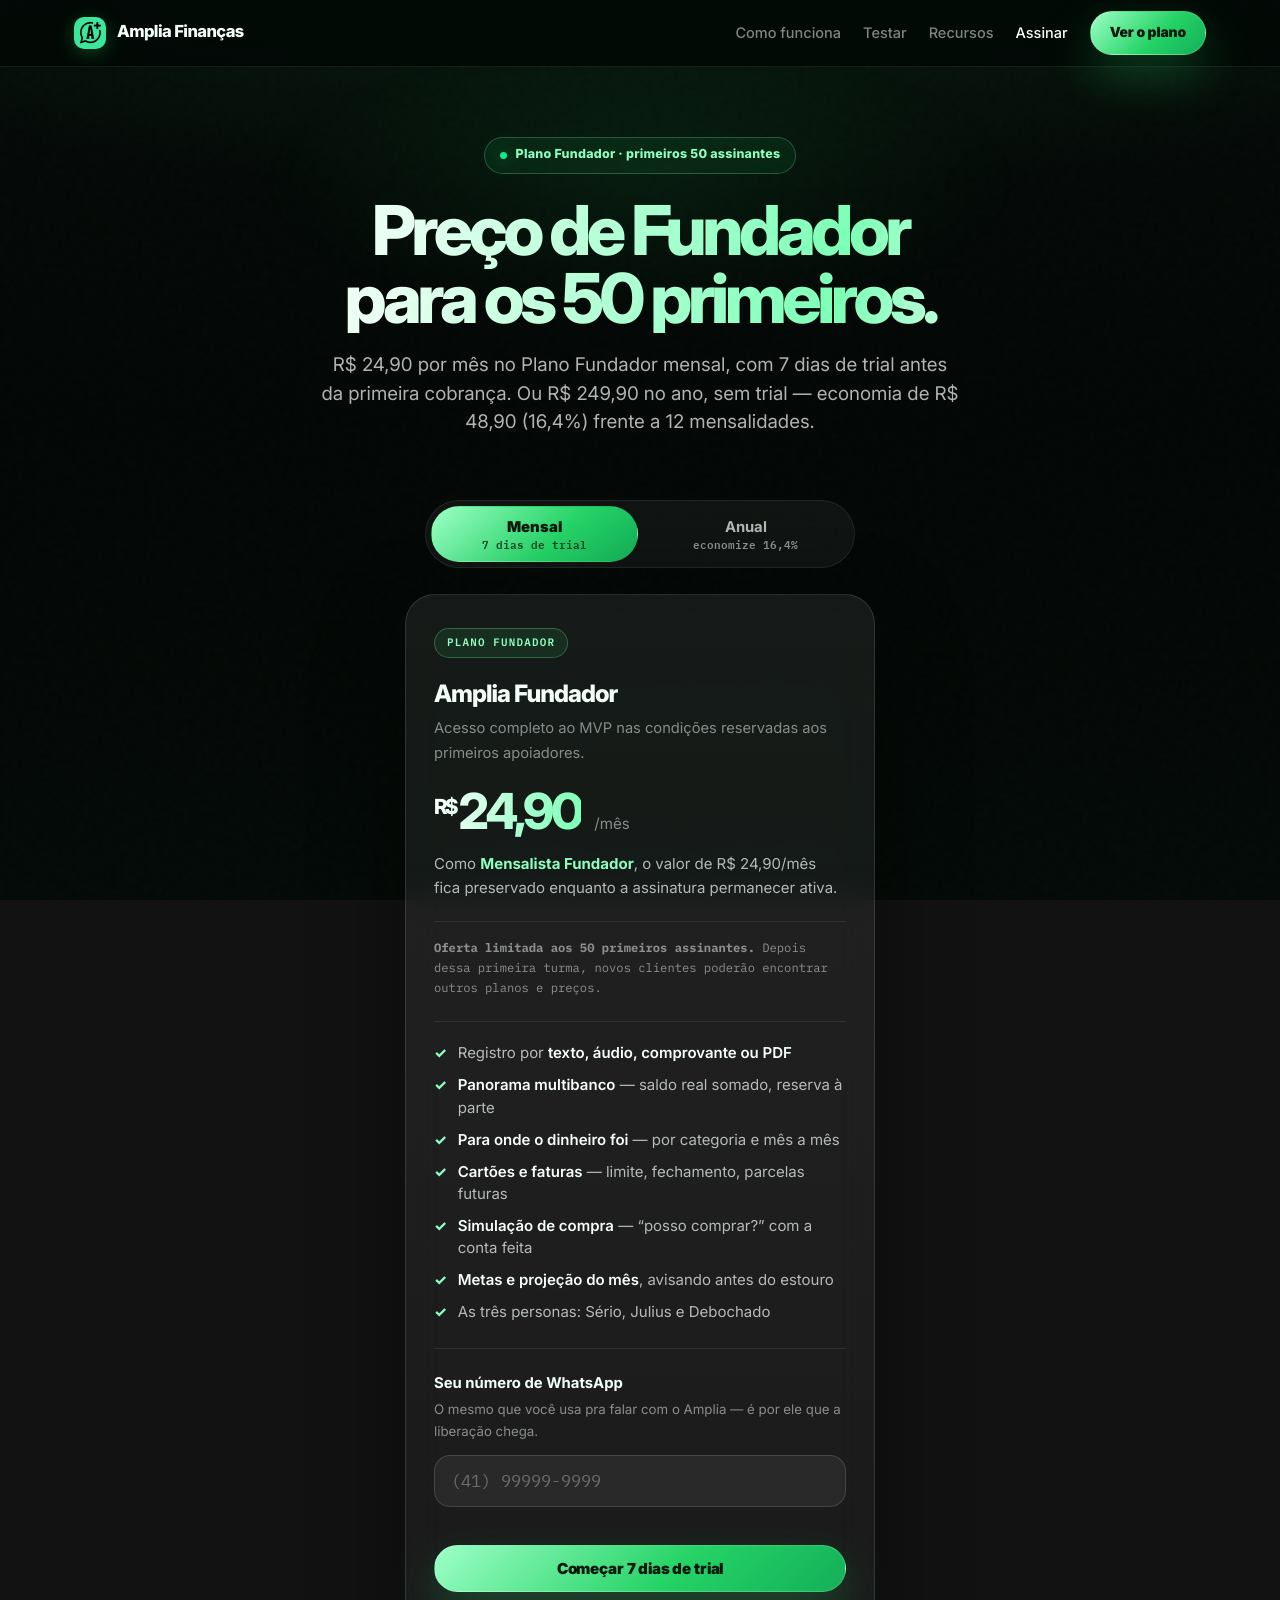
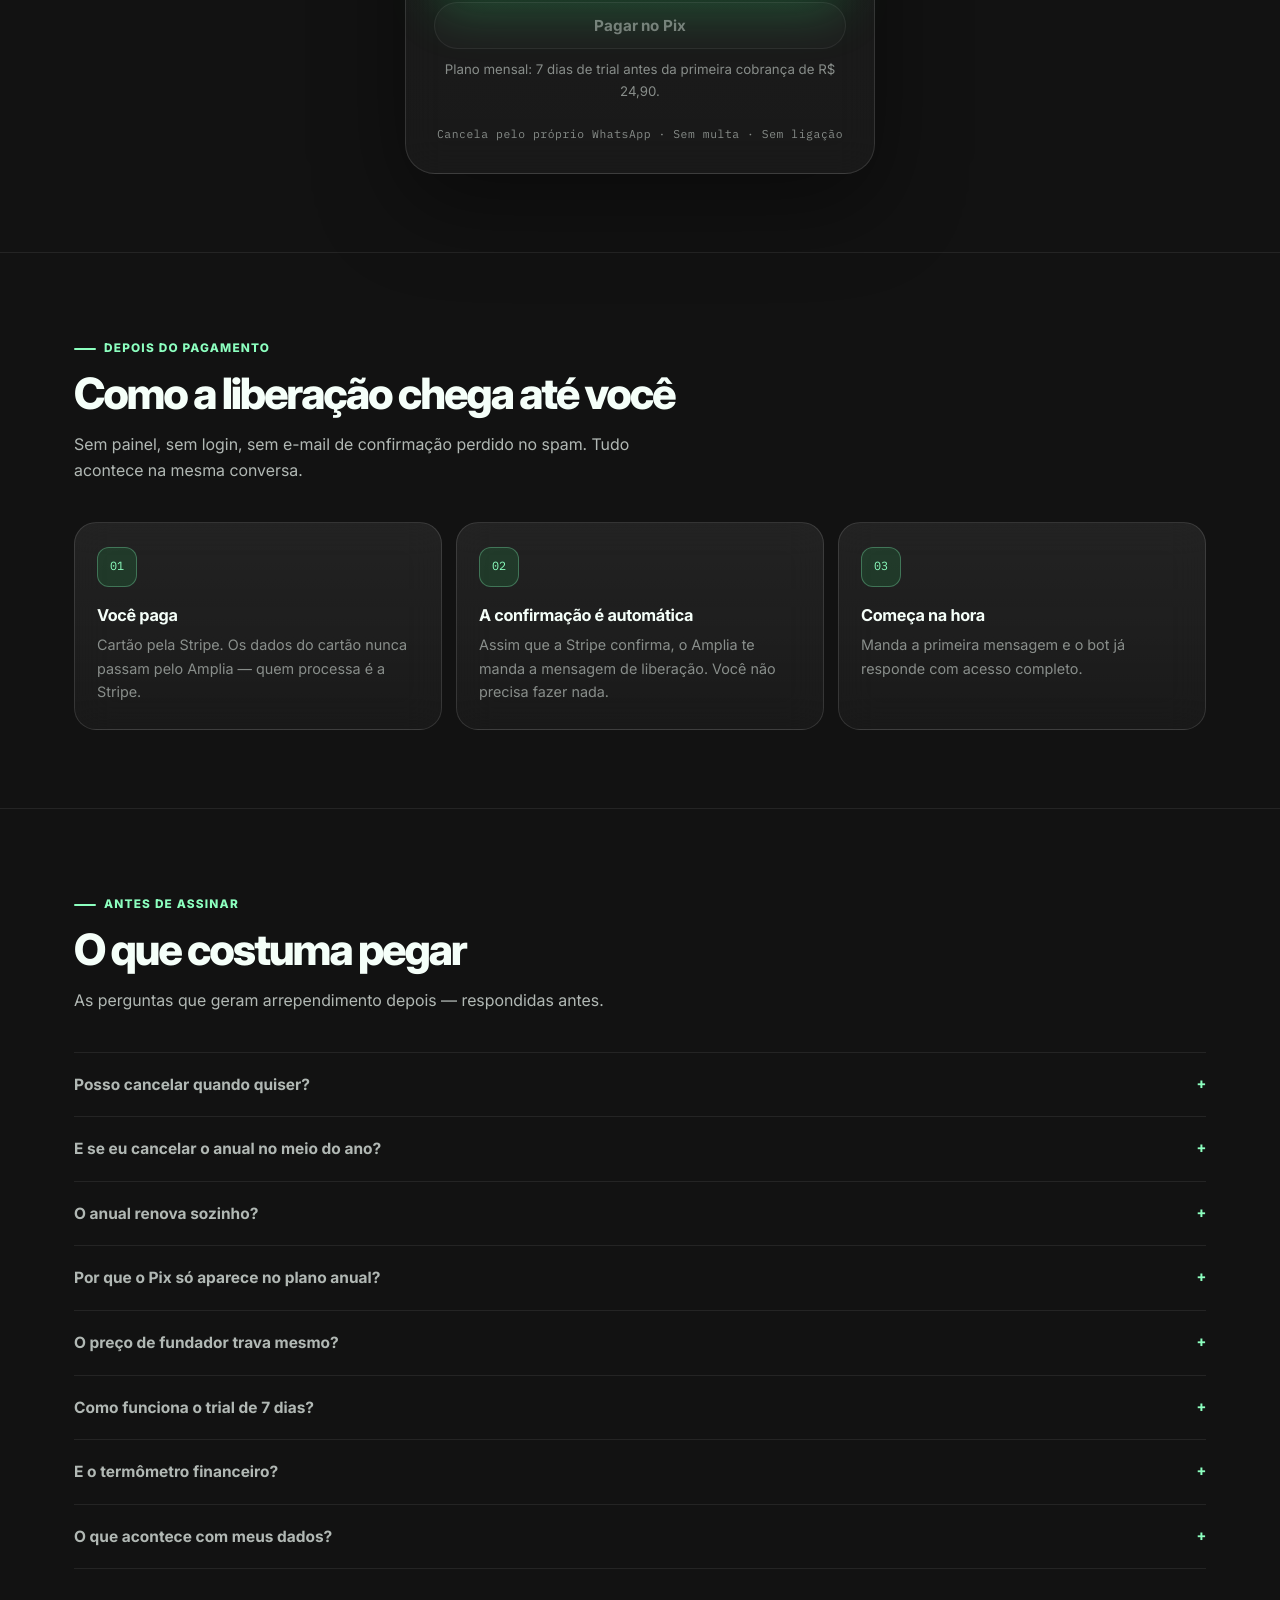
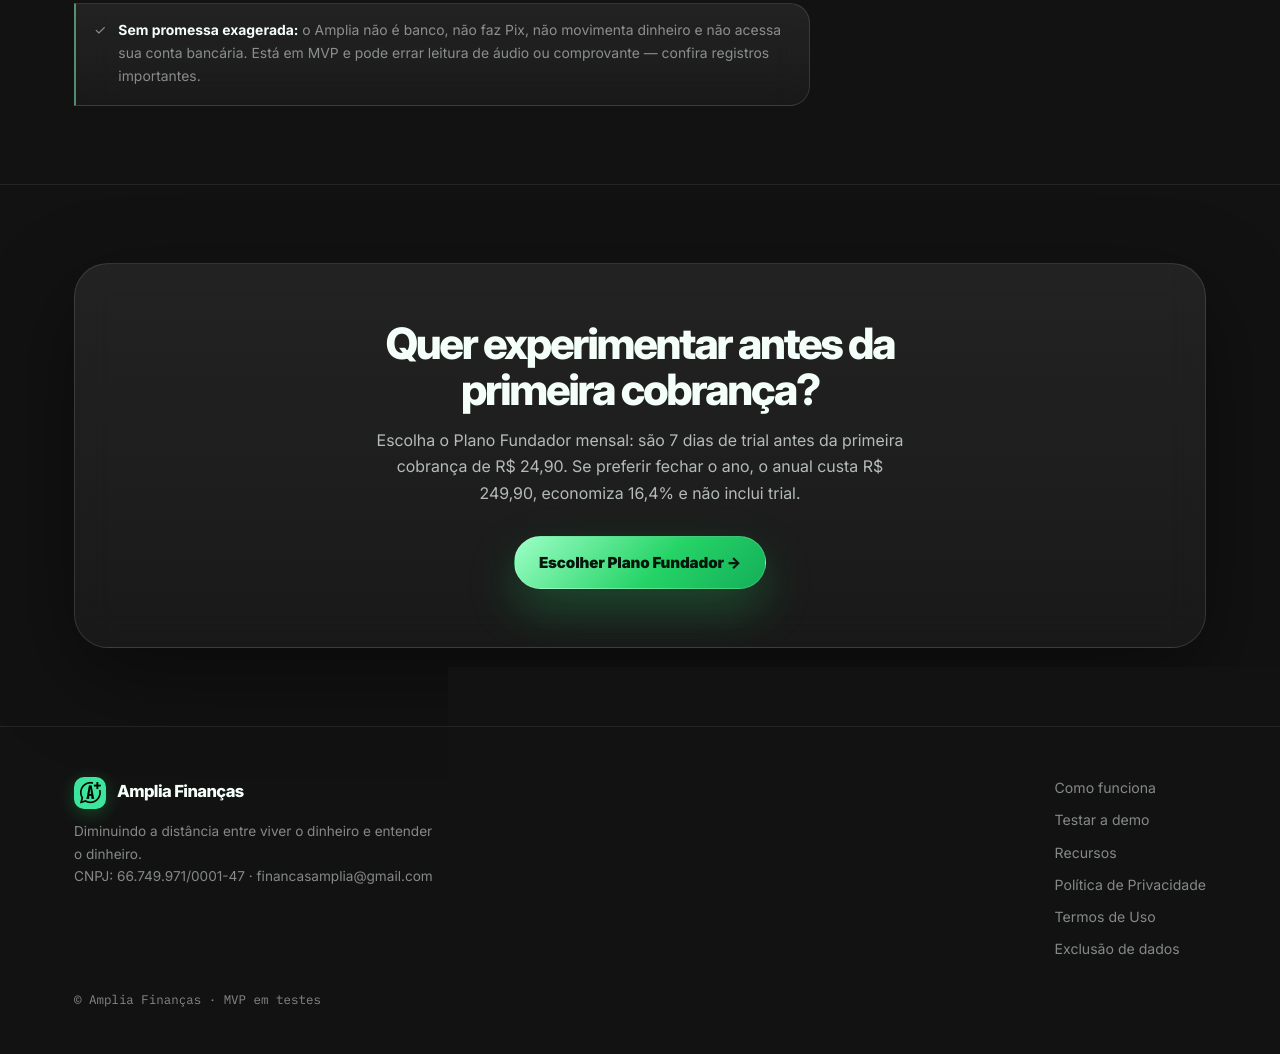
==== assinar.html @ 011ecd80 "Update Founder offer without changing site structure" ====
<!DOCTYPE html>
<html lang="pt-BR">
<head>
<meta charset="UTF-8">
<meta name="viewport" content="width=device-width, initial-scale=1.0">
<title>Assinar — Amplia Finanças</title>
<meta name="description" content="Plano Fundador para os 50 primeiros assinantes: R$ 24,90/mês com 7 dias de trial antes da primeira cobrança, ou R$ 249,90/ano sem trial. Pagamento pela Stripe.">
<link rel="canonical" href="https://ampliafinancas.com.br/assinar">
<meta name="robots" content="index,follow">
<meta name="theme-color" content="#030805">
<meta name="color-scheme" content="dark">

<meta property="og:type" content="website">
<meta property="og:site_name" content="Amplia Finanças">
<meta property="og:locale" content="pt_BR">
<meta property="og:url" content="https://ampliafinancas.com.br/assinar">
<meta property="og:title" content="Assinar — Amplia Finanças">
<meta property="og:description" content="Plano Fundador para os 50 primeiros: R$ 24,90/mês com 7 dias de trial, ou R$ 249,90/ano sem trial.">
<meta property="og:image" content="https://ampliafinancas.com.br/og-image.png">
<meta name="twitter:card" content="summary_large_image">

<link rel="icon" href="/favicon.ico" sizes="any">
<link rel="icon" type="image/png" sizes="32x32" href="/favicon-32x32.png">
<link rel="apple-touch-icon" sizes="180x180" href="/apple-touch-icon.png">
<link rel="manifest" href="/site.webmanifest">

<link rel="preconnect" href="https://fonts.googleapis.com">
<link rel="preconnect" href="https://fonts.gstatic.com" crossorigin>
<link href="https://fonts.googleapis.com/css2?family=Inter:wght@400;500;600;700;800;900&family=IBM+Plex+Mono:wght@500;600&display=swap" rel="stylesheet">

<style>
:root{
  --bg:#030805;
  --surface:rgba(255,255,255,.055);
  --line:rgba(255,255,255,.13);
  --line-soft:rgba(255,255,255,.08);
  --ink:#f5fff9; --ink-2:rgba(245,255,249,.7); --muted:rgba(245,255,249,.5);
  --green:#25d366; --mint:#8cffbf; --glow:#05f08b;
  --display:Inter,ui-sans-serif,system-ui,-apple-system,"Segoe UI",sans-serif;
  --body:Inter,ui-sans-serif,system-ui,-apple-system,"Segoe UI",sans-serif;
  --mono:"IBM Plex Mono",ui-monospace,monospace;
  --ease:cubic-bezier(.2,.8,.2,1);
  --shadow:0 30px 90px rgba(0,0,0,.42);
  --nav-h:66px;
}
.itens li{display:flex;gap:11px;align-items:baseline;font-size:.94rem;color:var(--ink-2);line-height:1.5}
.itens li>span{flex:1;min-width:0}
.itens li::before{content:"✓";color:var(--mint);font-weight:800;flex:none;font-size:.9rem}
*{margin:0;padding:0;box-sizing:border-box}
html{scroll-behavior:smooth}
body{
  background:
    radial-gradient(130% 55% at 50% -12%, rgba(37,211,102,.12), transparent 62%),
    linear-gradient(180deg,#050b08 0%,#030705 46%,#040a07 100%);
  background-attachment:fixed;
  color:var(--ink);font-family:var(--body);font-size:16px;line-height:1.65;
  -webkit-font-smoothing:antialiased;text-rendering:geometricPrecision;overflow-x:hidden;
}
body::after{
  content:"";position:fixed;inset:0;pointer-events:none;z-index:-1;opacity:.02;
  background:url("data:image/svg+xml,%3Csvg viewBox='0 0 160 160' xmlns='http://www.w3.org/2000/svg'%3E%3Cfilter id='n'%3E%3CfeTurbulence type='fractalNoise' baseFrequency='.85' numOctaves='3'/%3E%3C/filter%3E%3Crect width='100%25' height='100%25' filter='url(%23n)'/%3E%3C/svg%3E");
}
::selection{background:var(--green);color:#04170d}
a{color:inherit}
img{max-width:100%;display:block}
.wrap{max-width:1180px;margin:0 auto;padding:0 24px}
:focus-visible{outline:2px solid var(--mint);outline-offset:3px;border-radius:8px}
.btn{display:inline-flex;align-items:center;justify-content:center;gap:9px;text-decoration:none;font-family:var(--body);font-weight:900;font-size:.95rem;letter-spacing:-.01em;padding:13px 24px;min-height:46px;border-radius:999px;cursor:pointer;border:1px solid rgba(255,255,255,.16);position:relative;z-index:1;isolation:isolate;overflow:hidden;transition:transform .25s var(--ease),box-shadow .25s var(--ease),border-color .25s var(--ease)}
.btn-primary{background:linear-gradient(135deg,#9dffc7,#25d366 58%,#14af59);color:#04170d;box-shadow:0 20px 48px rgba(37,211,102,.27)}
.btn-primary::after{content:"";position:absolute;inset:-80% -30%;z-index:-1;background:linear-gradient(90deg,transparent,rgba(255,255,255,.58),transparent);transform:translateX(-120%) rotate(18deg);transition:transform .7s var(--ease)}
.btn-primary:hover{transform:translateY(-2px);box-shadow:0 26px 62px rgba(37,211,102,.34)}
.btn-primary:hover::after{transform:translateX(120%) rotate(18deg)}
.btn-ghost{background:rgba(255,255,255,.055);color:var(--ink);font-weight:700}
.btn-ghost:hover{border-color:rgba(140,255,191,.34);color:var(--mint)}
.btn-sm{padding:10px 19px;font-size:.87rem;min-height:0}
.btn[disabled]{opacity:.42;cursor:not-allowed;box-shadow:none;transform:none}
.btn[disabled]::after{display:none}
.nav{position:sticky;top:0;z-index:60;background:rgba(3,8,5,.82);backdrop-filter:blur(22px) saturate(140%);border-bottom:1px solid rgba(255,255,255,.08)}
.nav-inner{display:flex;align-items:center;justify-content:space-between;height:var(--nav-h)}
.brand{display:flex;align-items:center;gap:11px;text-decoration:none;font-family:var(--display);font-weight:800;font-size:1.04rem;letter-spacing:-.035em}
.brand img{width:32px;height:32px;border-radius:10px;box-shadow:0 4px 18px rgba(37,211,102,.28)}
.nav-links{display:flex;gap:22px;align-items:center}
.nav-links a:not(.btn){color:var(--muted);text-decoration:none;font-size:.91rem;font-weight:500;transition:color .15s}
.nav-links a:not(.btn):hover{color:var(--ink)}
.nav-links a[aria-current]{color:var(--ink)}
@media(max-width:820px){.nav-links a:not(.btn){display:none}}
.hero{padding:70px 0 30px;text-align:center;position:relative}
.hero::after{content:"";position:absolute;left:50%;top:-30px;transform:translateX(-50%);width:min(760px,92vw);height:290px;border-radius:50%;background:radial-gradient(closest-side,rgba(37,211,102,.085),transparent);filter:blur(6px);pointer-events:none;z-index:-1}
.badge{display:inline-flex;align-items:center;gap:9px;font-size:.78rem;font-weight:800;letter-spacing:.02em;color:var(--mint);background:rgba(37,211,102,.075);border:1px solid rgba(140,255,191,.24);padding:7px 15px;border-radius:999px;margin-bottom:22px}
.badge .pulse{width:7px;height:7px;border-radius:50%;background:var(--glow);box-shadow:0 0 22px rgba(5,240,139,.9);animation:pulse 2.2s infinite}
@keyframes pulse{0%{box-shadow:0 0 0 0 rgba(37,211,102,.55)}70%{box-shadow:0 0 0 9px rgba(37,211,102,0)}100%{box-shadow:0 0 0 0 rgba(37,211,102,0)}}
h1{font-family:var(--display);font-weight:800;font-size:clamp(2.5rem,6.3vw,4.3rem);line-height:1;letter-spacing:-.064em;max-width:20ch;margin:0 auto 18px;text-wrap:balance;background:linear-gradient(100deg,#fff 0%,#eafff3 22%,#a7ffcf 52%,#7dffb6 72%,#fff 96%);-webkit-background-clip:text;background-clip:text;color:transparent}
.hero-sub{color:var(--ink-2);max-width:40rem;margin:0 auto;font-size:clamp(1.02rem,1.5vw,1.18rem);line-height:1.5}
.planos{padding:34px 0 78px}
.toggle{display:flex;gap:5px;background:rgba(255,255,255,.05);border:1px solid var(--line-soft);border-radius:999px;padding:5px;max-width:430px;margin:0 auto 26px;backdrop-filter:blur(18px)}
.toggle button{flex:1;border:1px solid transparent;background:transparent;cursor:pointer;border-radius:999px;padding:11px 8px;font-family:var(--body);font-size:.93rem;font-weight:700;color:var(--ink-2);transition:all .2s var(--ease);line-height:1.25}
.toggle button[aria-pressed="true"]{background:linear-gradient(135deg,#9dffc7,#25d366 60%,#14af59);color:#04170d;font-weight:900}
.toggle .eco{display:block;font-family:var(--mono);font-size:.66rem;font-weight:600;opacity:.75}
.card{max-width:470px;margin:0 auto;border-radius:30px;padding:32px 28px 28px;background:linear-gradient(180deg,rgba(255,255,255,.075),rgba(255,255,255,.032));border:1px solid rgba(255,255,255,.12);backdrop-filter:blur(18px);box-shadow:var(--shadow)}
.selo{display:inline-flex;align-items:center;gap:8px;font-family:var(--mono);font-size:.68rem;font-weight:600;letter-spacing:.11em;text-transform:uppercase;color:var(--mint);background:rgba(37,211,102,.1);border:1px solid rgba(140,255,191,.26);padding:5px 12px;border-radius:999px}
.plano-nome{font-family:var(--display);font-weight:800;font-size:1.5rem;letter-spacing:-.04em;margin:16px 0 3px}
.plano-sub{color:var(--muted);font-size:.92rem;margin-bottom:22px}
.precos{display:flex;align-items:baseline;gap:13px;flex-wrap:wrap}
.de{font-family:var(--mono);font-size:1.02rem;color:var(--muted);text-decoration:line-through}
.por{font-family:var(--display);font-weight:800;font-size:3.1rem;letter-spacing:-.06em;line-height:1;background:linear-gradient(100deg,#fff,#a7ffcf 60%,#7dffb6);-webkit-background-clip:text;background-clip:text;color:transparent}
.por .cifra{font-size:1.3rem;vertical-align:.72em;margin-right:3px}
.periodo{color:var(--muted);font-size:.95rem}
.equivale{font-family:var(--mono);font-size:.79rem;color:var(--muted);margin-top:8px}
.travado{font-size:.94rem;color:var(--ink-2);margin-top:15px}
.travado b{color:var(--mint);font-weight:700}
.vagas{margin-top:20px;padding-top:17px;border-top:1px solid var(--line-soft);font-family:var(--mono);font-size:.76rem;color:var(--muted)}
.track{display:block;height:6px;border-radius:99px;background:rgba(255,255,255,.07);overflow:hidden;margin-top:8px}
.fill{display:block;height:100%;border-radius:99px;background:linear-gradient(90deg,#14af59,#25d366)}
.itens{list-style:none;margin:22px 0 0;padding-top:20px;border-top:1px solid var(--line-soft);display:flex;flex-direction:column;gap:9px}
.itens li{display:flex;gap:11px;align-items:baseline;font-size:.94rem;color:var(--ink-2);line-height:1.5}
.itens li>span{flex:1}
.itens li::before{content:"✓";color:var(--mint);font-weight:800;flex:none;font-size:.9rem;line-height:1.6}
.itens li b{color:var(--ink);font-weight:600}
.campo{margin-top:24px;padding-top:22px;border-top:1px solid var(--line-soft)}
.campo label{display:block;font-size:.93rem;font-weight:700;margin-bottom:5px}
.campo .dica{font-size:.83rem;color:var(--muted);margin-bottom:11px}
.campo input{width:100%;padding:14px 16px;font-family:var(--mono);font-size:1.04rem;color:var(--ink);background:rgba(255,255,255,.06);border:1px solid rgba(255,255,255,.14);border-radius:16px;transition:border-color .2s}
.campo input::placeholder{color:rgba(245,255,249,.32)}
.campo input:focus{outline:none;border-color:rgba(140,255,191,.55)}
.erro{color:#ffb4a2;font-size:.84rem;margin-top:8px;min-height:1.2em}
.acoes{display:flex;flex-direction:column;gap:10px;margin-top:14px}
.acoes .btn{width:100%}
.aviso{font-size:.83rem;color:var(--muted);text-align:center;margin-top:11px}
.rodape-card{font-family:var(--mono);font-size:.71rem;letter-spacing:.05em;color:var(--muted);text-align:center;margin-top:22px}
section{padding:78px 0;border-top:1px solid var(--line-soft)}
.sec-kicker{display:inline-flex;align-items:center;gap:8px;font-size:.74rem;font-weight:800;letter-spacing:.1em;text-transform:uppercase;color:var(--mint);margin-bottom:13px}
.sec-kicker::before{content:"";width:22px;height:2px;background:var(--mint);border-radius:2px}
h2.big{font-family:var(--display);font-weight:800;font-size:clamp(1.85rem,3.9vw,2.7rem);line-height:1.05;letter-spacing:-.052em;margin-bottom:14px;max-width:22ch}
.sec-sub{color:var(--ink-2);max-width:38rem;margin-bottom:38px}
.passos{list-style:none;counter-reset:p;display:grid;gap:14px;grid-template-columns:repeat(3,1fr)}
.passos li{counter-increment:p;border-radius:22px;padding:24px 22px;background:linear-gradient(180deg,rgba(255,255,255,.075),rgba(255,255,255,.032));border:1px solid rgba(255,255,255,.12);backdrop-filter:blur(18px)}
.passos li::before{content:counter(p,decimal-leading-zero);display:grid;place-items:center;width:38px;height:38px;border-radius:12px;margin-bottom:15px;font-family:var(--mono);font-size:.74rem;color:var(--mint);background:rgba(37,211,102,.14);border:1px solid rgba(140,255,191,.3)}
.passos b{display:block;font-family:var(--display);font-weight:700;font-size:1.02rem;letter-spacing:-.02em;margin-bottom:5px}
.passos p{font-size:.9rem;color:var(--muted)}
code{font-family:var(--mono);font-size:.86em;background:rgba(37,211,102,.13);border:1px solid rgba(140,255,191,.22);color:var(--mint);padding:2px 7px;border-radius:7px;white-space:nowrap}
.faq details{border-top:1px solid var(--line-soft)}
.faq details:last-child{border-bottom:1px solid var(--line-soft)}
.faq summary{cursor:pointer;padding:19px 0;font-weight:700;font-size:.97rem;list-style:none;display:flex;justify-content:space-between;gap:18px;align-items:center;color:var(--ink-2);transition:color .15s}
.faq summary::-webkit-details-marker{display:none}
.faq summary:hover{color:var(--ink)}
.faq summary::after{content:"+";font-family:var(--mono);color:var(--mint);flex:none}
.faq details[open] summary{color:var(--ink)}
.faq details[open] summary::after{content:"–"}
.faq .resp{padding:0 0 22px;font-size:.92rem;color:var(--muted);max-width:52rem}
.faq .resp p+p{margin-top:9px}
.honesty{margin-top:34px;display:flex;gap:12px;align-items:flex-start;font-size:.87rem;color:var(--muted);max-width:46rem;padding:16px 18px;border-radius:0 20px 20px 0;background:linear-gradient(180deg,rgba(255,255,255,.075),rgba(255,255,255,.032));border:1px solid rgba(255,255,255,.12);border-left:2px solid rgba(140,255,191,.5);backdrop-filter:blur(18px)}
.honesty strong{color:var(--ink)}
.cta-final{position:relative;overflow:hidden;text-align:center;border-radius:34px;padding:58px 28px;background:linear-gradient(180deg,rgba(255,255,255,.075),rgba(255,255,255,.032));border:1px solid rgba(255,255,255,.12);backdrop-filter:blur(18px);box-shadow:var(--shadow)}
.cta-final::before{content:"";position:absolute;inset:auto -20% -70%;height:130%;background:radial-gradient(50% 50% at 50% 100%,rgba(37,211,102,.13),transparent 70%);pointer-events:none}
.cta-final h2{margin:0 auto 14px;position:relative}
.cta-final p{color:var(--ink-2);max-width:34rem;margin:0 auto 30px;position:relative}
footer{border-top:1px solid var(--line-soft);padding:50px 0 44px}
.foot-grid{display:flex;justify-content:space-between;gap:28px;flex-wrap:wrap}
.foot-brand{max-width:23rem}
.foot-brand .brand{margin-bottom:12px}
.foot-brand p{font-size:.85rem;color:var(--muted)}
.foot-links{display:flex;flex-direction:column;gap:9px;font-size:.88rem}
.foot-links a{color:var(--muted);text-decoration:none;transition:color .15s}
.foot-links a:hover{color:var(--mint)}
.copy{font-size:.78rem;color:var(--muted);margin-top:28px;font-family:var(--mono)}
@media(max-width:940px){section{padding:58px 0}.hero{padding:50px 0 20px}h1{font-size:clamp(2.05rem,8.6vw,2.9rem);letter-spacing:-.05em;max-width:none}h2.big{font-size:clamp(1.7rem,6.4vw,2.1rem);max-width:none}.passos{grid-template-columns:1fr}.card{padding:28px 22px 24px}.por{font-size:2.7rem}}
@media(max-width:620px){.wrap{padding:0 18px}}
@media(prefers-reduced-motion:reduce){*,*::before,*::after{animation:none!important;transition:none!important}html{scroll-behavior:auto}}
</style>
</head>
<body id="top">
<nav class="nav"><div class="wrap nav-inner"><a class="brand" href="/"><img src="/icon-512.png" alt="" width="32" height="32">Amplia Finanças</a><div class="nav-links"><a href="/#tour">Como funciona</a><a href="/#demo">Testar</a><a href="/#recursos">Recursos</a><a href="/assinar" aria-current="page">Assinar</a><a class="btn btn-primary btn-sm" href="#planos">Ver o plano</a></div></div></nav>
<header class="hero"><div class="wrap"><span class="badge"><span class="pulse"></span>Plano Fundador · primeiros 50 assinantes</span><h1>Preço de Fundador para os 50 primeiros.</h1><p class="hero-sub">R$ 24,90 por mês no Plano Fundador mensal, com 7 dias de trial antes da primeira cobrança. Ou R$ 249,90 no ano, sem trial — economia de R$ 48,90 (16,4%) frente a 12 mensalidades.</p></div></header>
<section class="planos" id="planos" style="border-top:none"><div class="wrap"><div class="toggle" role="group" aria-label="Período de cobrança"><button type="button" data-ciclo="mensal" aria-pressed="true">Mensal<span class="eco">7 dias de trial</span></button><button type="button" data-ciclo="anual" aria-pressed="false">Anual<span class="eco">economize 16,4%</span></button></div><div class="card"><span class="selo">Plano Fundador</span><div class="plano-nome">Amplia Fundador</div><p class="plano-sub">Acesso completo ao MVP nas condições reservadas aos primeiros apoiadores.</p><div class="precos"><span class="de" id="p-de">R$ 24,90</span><span class="por" id="p-por"><span class="cifra">R$</span>24,90</span><span class="periodo" id="p-per">/mês</span></div><p class="equivale" id="p-eq" hidden></p><p class="travado">Como <b>Mensalista Fundador</b>, o valor de R$ 24,90/mês fica preservado enquanto a assinatura permanecer ativa.</p><p class="vagas" style="display:block"><b>Oferta limitada aos 50 primeiros assinantes.</b> Depois dessa primeira turma, novos clientes poderão encontrar outros planos e preços.</p><div class="vagas" id="vagas" hidden><span id="vagas-txt"></span><span class="track"><i class="fill" id="vagas-barra" style="width:0"></i></span></div><ul class="itens"><li><span>Registro por <b>texto, áudio, comprovante ou PDF</b></span></li><li><span><b>Panorama multibanco</b> — saldo real somado, reserva à parte</span></li><li><span><b>Para onde o dinheiro foi</b> — por categoria e mês a mês</span></li><li><span><b>Cartões e faturas</b> — limite, fechamento, parcelas futuras</span></li><li><span><b>Simulação de compra</b> — “posso comprar?” com a conta feita</span></li><li><span><b>Metas e projeção do mês</b>, avisando antes do estouro</span></li><li><span>As três personas: Sério, Julius e Debochado</span></li></ul><div class="campo"><label for="whats">Seu número de WhatsApp</label><p class="dica">O mesmo que você usa pra falar com o Amplia — é por ele que a liberação chega.</p><input id="whats" type="tel" inputmode="numeric" autocomplete="tel-national" placeholder="(41) 99999-9999" aria-describedby="erro"><p class="erro" id="erro" role="status"></p><div class="acoes"><button type="button" class="btn btn-primary" id="btn-cartao">Assinar no cartão</button><button type="button" class="btn btn-ghost" id="btn-pix">Pagar no Pix</button></div><p class="aviso" id="aviso"></p></div><p class="rodape-card">Cancela pelo próprio WhatsApp · Sem multa · Sem ligação</p></div></div></section>
<section id="pagamento"><div class="wrap"><div class="sec-kicker">Depois do pagamento</div><h2 class="big">Como a liberação chega até você</h2><p class="sec-sub">Sem painel, sem login, sem e-mail de confirmação perdido no spam. Tudo acontece na mesma conversa.</p><ol class="passos"><li><b>Você paga</b><p>Cartão pela Stripe. Os dados do cartão nunca passam pelo Amplia — quem processa é a Stripe.</p></li><li><b>A confirmação é automática</b><p>Assim que a Stripe confirma, o Amplia te manda a mensagem de liberação. Você não precisa fazer nada.</p></li><li><b>Começa na hora</b><p>Manda a primeira mensagem e o bot já responde com acesso completo.</p></li></ol></div></section>
<section id="duvidas"><div class="wrap"><div class="sec-kicker">Antes de assinar</div><h2 class="big">O que costuma pegar</h2><p class="sec-sub">As perguntas que geram arrependimento depois — respondidas antes.</p><div class="faq"><details><summary>Posso cancelar quando quiser?</summary><div class="resp"><p>Pode. Manda <code>cancelar amplia</code> no WhatsApp e acabou — sem formulário, sem atendente, sem retenção. O acesso continua até o fim do período que você já pagou.</p></div></details><details><summary>E se eu cancelar o anual no meio do ano?</summary><div class="resp"><p>Reembolso proporcional aos meses não usados. Não seguramos dinheiro de mês que não foi prestado.</p></div></details><details><summary>O anual renova sozinho?</summary><div class="resp"><p>Renova, e o Amplia avisa 7 dias antes pelo WhatsApp. Você não vai descobrir a cobrança pela fatura.</p></div></details><details><summary>Por que o Pix só aparece no plano anual?</summary><div class="resp"><p>Porque Pix não se cobra sozinho todo mês. No mensal, você teria que pagar na mão doze vezes e perderia o acesso na primeira vez que esquecesse.</p><p>Cartão cobra sozinho; Pix resolve o ano de uma vez. Preferimos dizer isso a vender um jeito que falha no segundo mês.</p></div></details><details><summary>O preço de fundador trava mesmo?</summary><div class="resp"><p>Trava enquanto a assinatura estiver ativa. Se você cancelar e voltar depois, volta pelo preço de tabela da época. É a única letra miúda que existe aqui.</p></div></details><details><summary>Como funciona o trial de 7 dias?</summary><div class="resp"><p>O trial é exclusivo do Plano Fundador mensal. Você segue para o checkout mensal da Stripe, cadastra o cartão e a primeira cobrança de R$ 24,90 só acontece depois dos 7 dias. Se cancelar durante o trial, a mensalidade não começa. O plano anual não tem trial.</p></div></details><details><summary>E o termômetro financeiro?</summary><div class="resp"><p>Continua gratuito, para sempre, com ou sem assinatura. Ele não entra no pacote pago.</p></div></details><details><summary>O que acontece com meus dados?</summary><div class="resp"><p>Ficam no banco de dados do Amplia e são usados só para responder você. Não vendemos nem compartilhamos com terceiros. Para apagar tudo, veja <a href="/#exclusao-dados" style="color:var(--mint)">exclusão de dados</a>.</p></div></details></div><p class="honesty"><span>✓</span><span><strong>Sem promessa exagerada:</strong> o Amplia não é banco, não faz Pix, não movimenta dinheiro e não acessa sua conta bancária. Está em MVP e pode errar leitura de áudio ou comprovante — confira registros importantes.</span></p></div></section>
<section><div class="wrap"><div class="cta-final"><h2 class="big" style="margin-left:auto;margin-right:auto">Quer experimentar antes da primeira cobrança?</h2><p>Escolha o Plano Fundador mensal: são 7 dias de trial antes da primeira cobrança de R$ 24,90. Se preferir fechar o ano, o anual custa R$ 249,90, economiza 16,4% e não inclui trial.</p><a class="btn btn-primary" href="#planos">Escolher Plano Fundador →</a></div></div></section>
<footer><div class="wrap"><div class="foot-grid"><div class="foot-brand"><a class="brand" href="/"><img src="/icon-512.png" alt="" width="32" height="32">Amplia Finanças</a><p>Diminuindo a distância entre viver o dinheiro e entender o dinheiro.<br>CNPJ: 66.749.971/0001-47 · financasamplia@gmail.com</p></div><div class="foot-links"><a href="/#tour">Como funciona</a><a href="/#demo">Testar a demo</a><a href="/#recursos">Recursos</a><a href="/#privacidade">Política de Privacidade</a><a href="/#termos">Termos de Uso</a><a href="/#exclusao-dados">Exclusão de dados</a></div></div><p class="copy">© Amplia Finanças · MVP em testes</p></div></footer>
<script>
var CONFIG = {
  precos: {
    mensal: { tabela:"", valor:"24,90", periodo:"/mês", equivale:"" },
        anual:  { tabela:"R$ 298,80", valor:"249,90", periodo:"/ano", equivale:"Economize R$ 48,90 (16,4%) — equivalente a R$ 20,83 por mês" },
  },
  links: {
    cartaoMensal: "https://buy.stripe.com/eVqbJ02Qb2mO7yg2XCgUM01",
    cartaoAnual:  "https://buy.stripe.com/28EeVc1M78Lc7ygdCggUM04",
    pixAnual:     ""
  },
  contador: { mostrar:false, total:50, restantes:50 }
};
(function(){
  var $ = function(s){ return document.querySelector(s); };
  var ciclo = "mensal";
  function pronto(l){ return typeof l === "string" && l.indexOf("COLE_AQUI") !== 0 && l.length > 8; }
  function render(){
    var p = CONFIG.precos[ciclo];
    var de = $("#p-de");
    de.hidden = !p.tabela;
    if (p.tabela) de.textContent = p.tabela;
    $("#p-por").innerHTML = '<span class="cifra">R$</span>' + p.valor;
    $("#p-per").textContent = p.periodo;
    var eq = $("#p-eq");
    eq.hidden = !p.equivale;
    if (p.equivale) eq.textContent = p.equivale;
    var linkCartao = ciclo === "anual" ? CONFIG.links.cartaoAnual : CONFIG.links.cartaoMensal;
    var okCartao = pronto(linkCartao);
    $("#btn-cartao").disabled = !okCartao;
    $("#btn-cartao").textContent = okCartao ? (ciclo === "mensal" ? "Começar 7 dias de trial" : "Assinar anual por R$ 249,90") : "Cartão indisponível no momento";
    var pixOk = ciclo === "anual" && pronto(CONFIG.links.pixAnual);
    $("#btn-pix").hidden = true;
    $("#btn-pix").disabled = !pixOk;
    $("#aviso").textContent = ciclo === "anual" ? "Plano anual: cobrança de R$ 249,90 na contratação e sem trial." : "Plano mensal: 7 dias de trial antes da primeira cobrança de R$ 24,90.";
    var c = CONFIG.contador;
    $("#vagas").hidden = !c.mostrar;
    if (c.mostrar){
      $("#vagas-txt").textContent = c.restantes + " de " + c.total + " vagas de fundador restantes";
      $("#vagas-barra").style.width = Math.round((c.total - c.restantes) / c.total * 100) + "%";
    }
  }
  document.querySelectorAll(".toggle button").forEach(function(b){
    b.addEventListener("click", function(){
      ciclo = b.dataset.ciclo;
      document.querySelectorAll(".toggle button").forEach(function(x){ x.setAttribute("aria-pressed", String(x === b)); });
      render();
    });
  });
  var campo = $("#whats");
  campo.addEventListener("input", function(){
    var d = campo.value.replace(/\D/g, "").slice(0, 11), v = d;
    if (d.length > 2) v = "(" + d.slice(0,2) + ") " + d.slice(2);
    if (d.length > 6) { var corte = d.length === 11 ? 7 : 6; v = "(" + d.slice(0,2) + ") " + d.slice(2, corte) + "-" + d.slice(corte); }
    campo.value = v; $("#erro").textContent = "";
  });
  function numero(){
    var d = campo.value.replace(/\D/g, "");
    if (d.length < 10 || d.length > 11){ $("#erro").textContent = "Falta o DDD ou algum dígito. Escreva os 11 números."; campo.focus(); return null; }
    return "55" + d;
  }
  function ir(link){ var wa = numero(); if (!wa) return; window.location.href = link + (link.indexOf("?") > -1 ? "&" : "?") + "client_reference_id=" + wa; }
  $("#btn-cartao").addEventListener("click", function(){ ir(ciclo === "anual" ? CONFIG.links.cartaoAnual : CONFIG.links.cartaoMensal); });
  $("#btn-pix").addEventListener("click", function(){ ir(CONFIG.links.pixAnual); });
  render();
})();
</script>
</body>
</html>
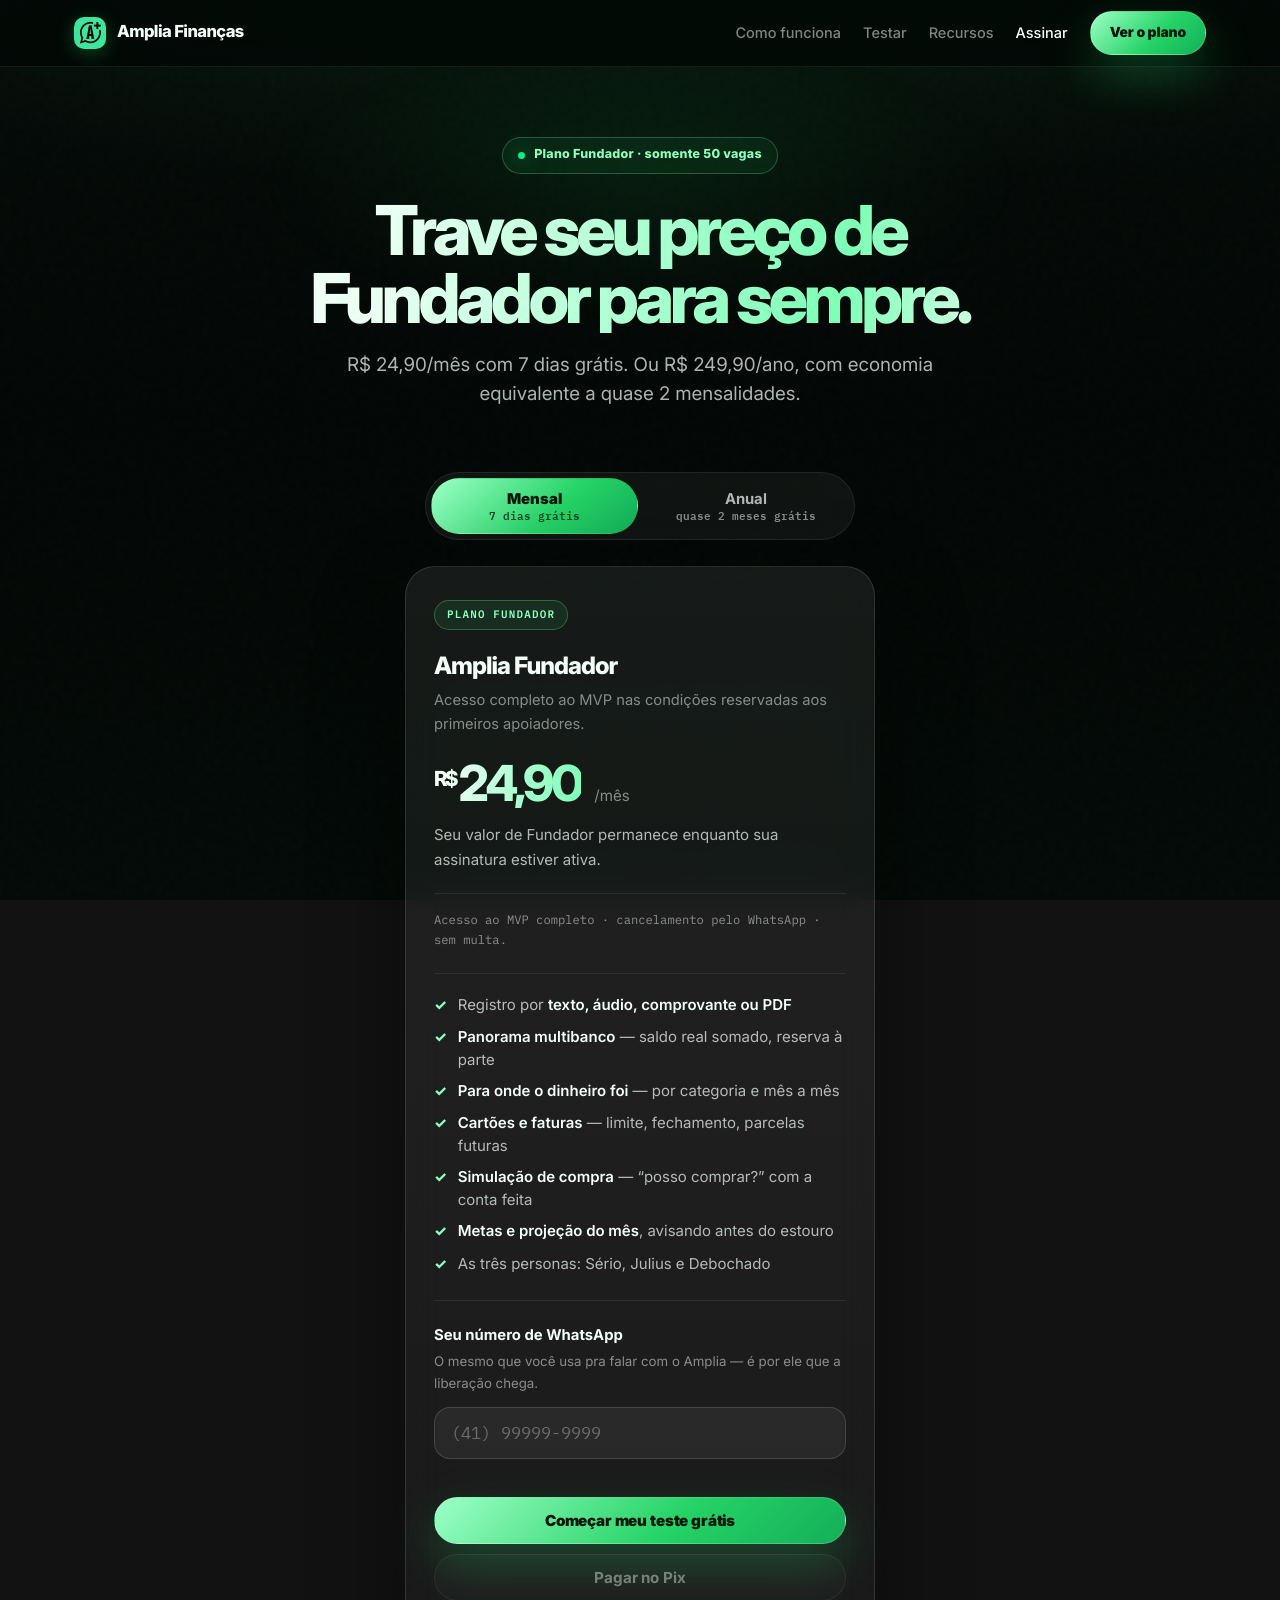
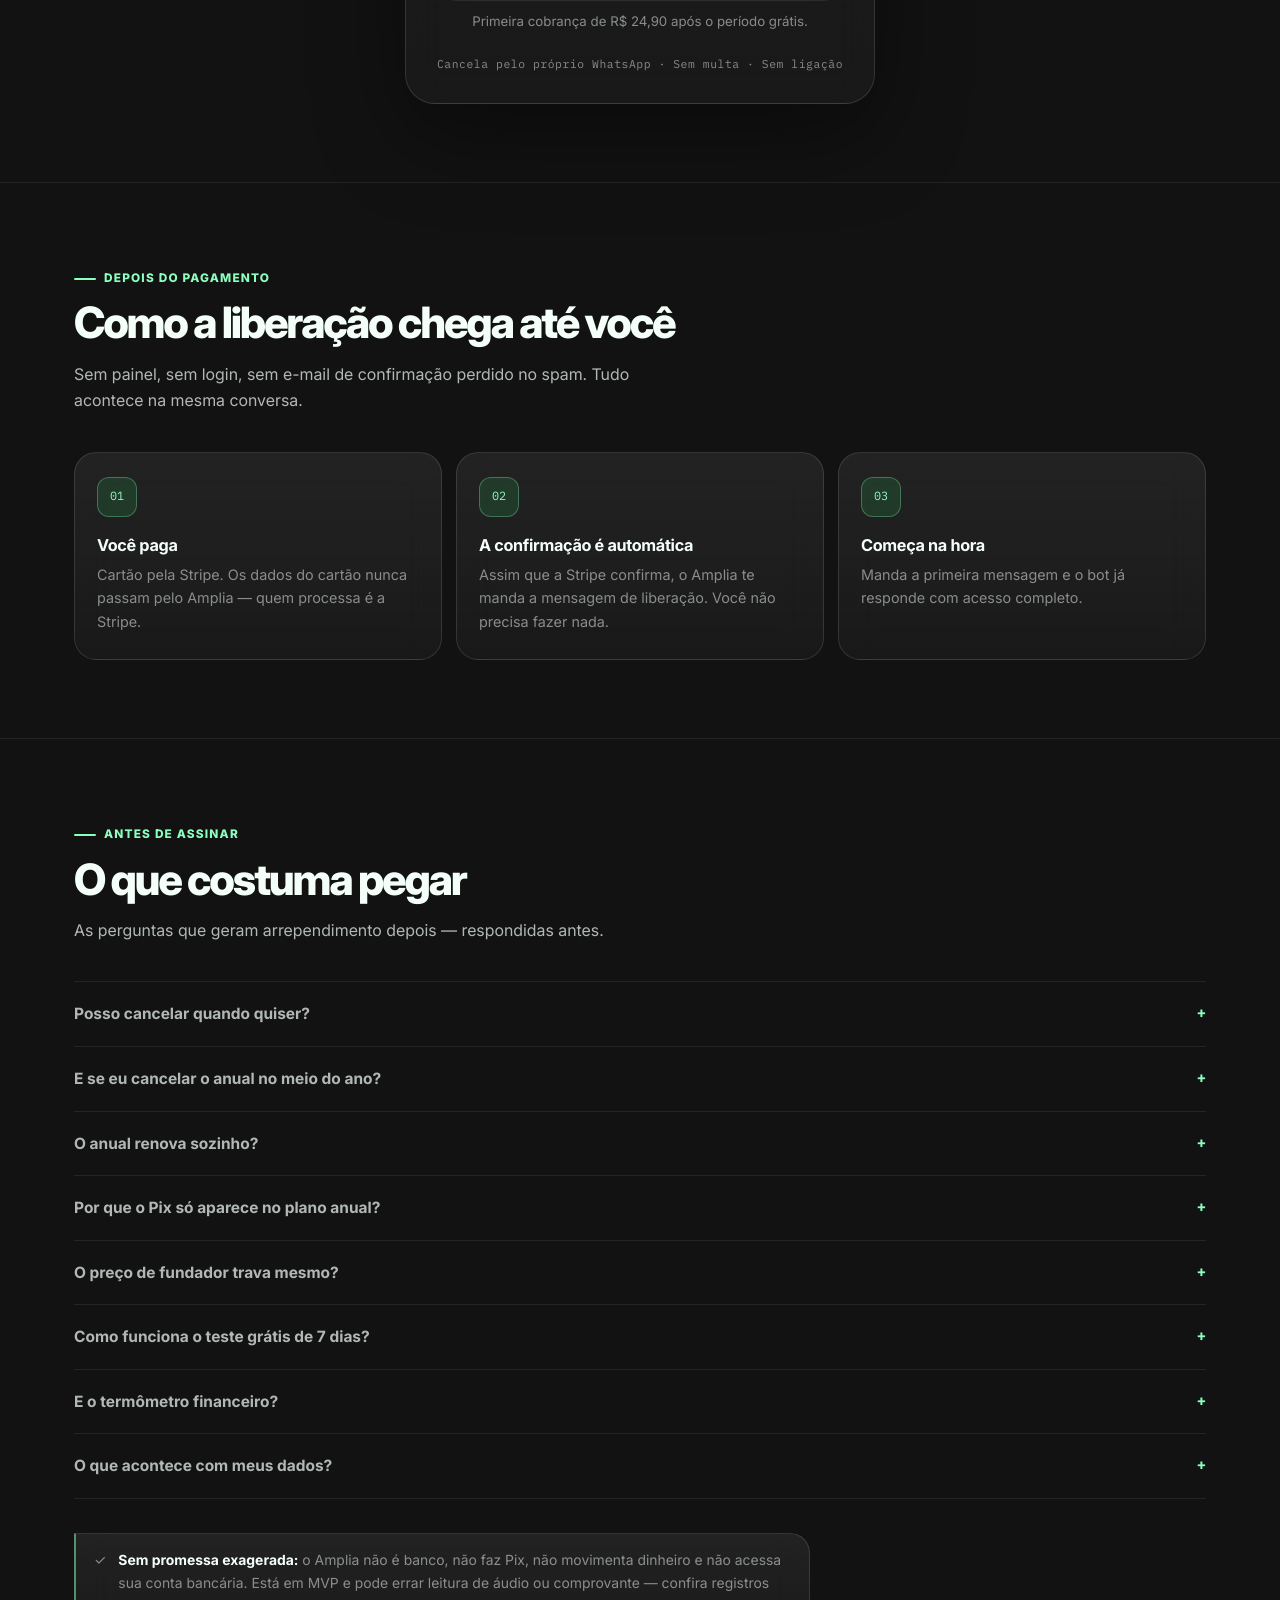
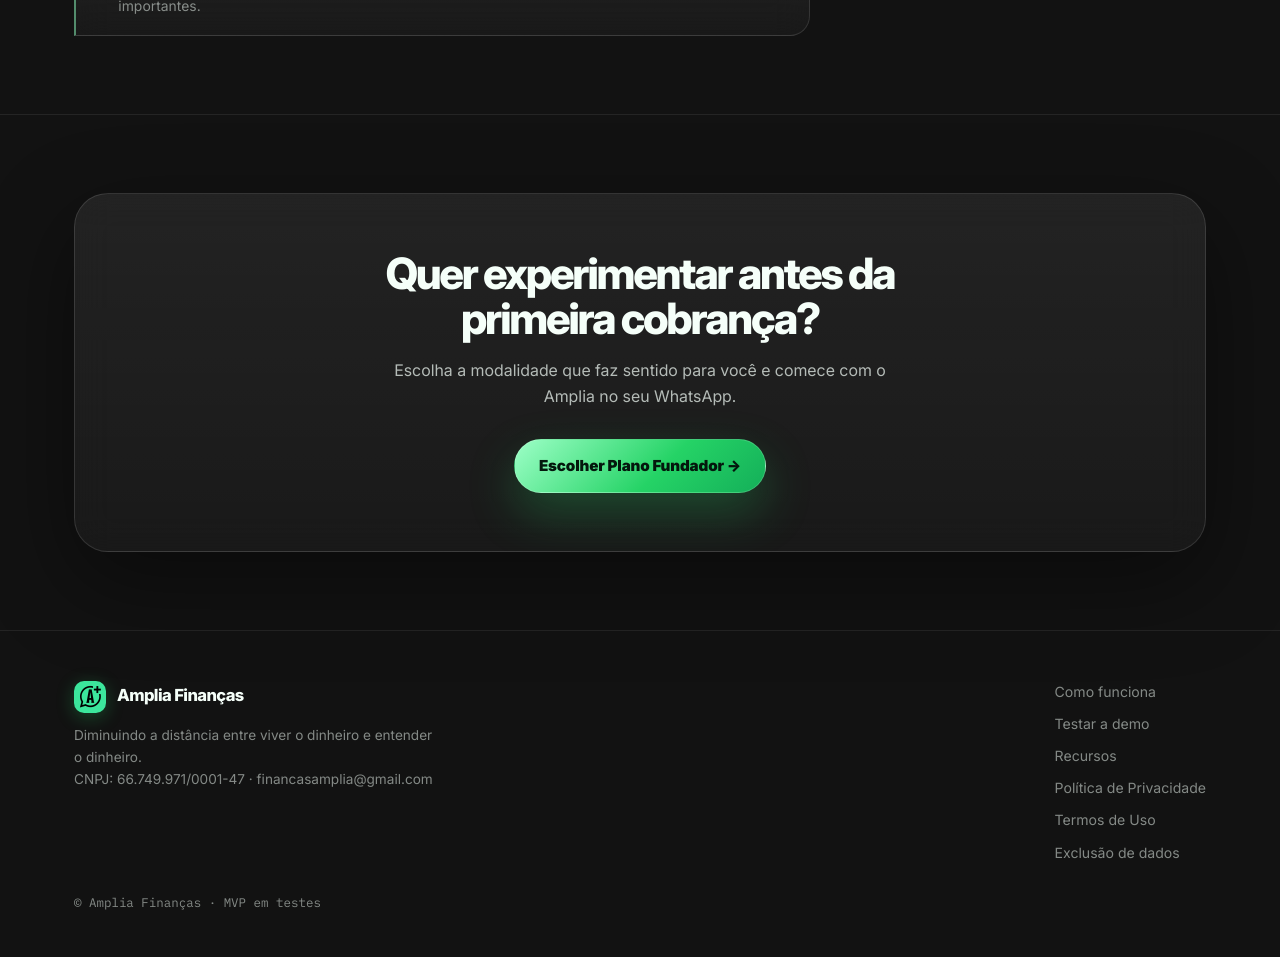
==== commit 613b338c: "Atualiza copy da pagina de assinatura" ====
--- a/assinar.html
+++ b/assinar.html
@@ -4,7 +4,7 @@
 <meta charset="UTF-8">
 <meta name="viewport" content="width=device-width, initial-scale=1.0">
 <title>Assinar — Amplia Finanças</title>
-<meta name="description" content="Plano Fundador para os 50 primeiros assinantes: R$ 24,90/mês com 7 dias de trial antes da primeira cobrança, ou R$ 249,90/ano sem trial. Pagamento pela Stripe.">
+<meta name="description" content="Plano Fundador: R$ 24,90/mês com 7 dias grátis ou R$ 249,90/ano, com economia equivalente a quase 2 mensalidades. Pagamento pela Stripe.">
 <link rel="canonical" href="https://ampliafinancas.com.br/assinar">
 <meta name="robots" content="index,follow">
 <meta name="theme-color" content="#030805">
@@ -15,7 +15,7 @@
 <meta property="og:locale" content="pt_BR">
 <meta property="og:url" content="https://ampliafinancas.com.br/assinar">
 <meta property="og:title" content="Assinar — Amplia Finanças">
-<meta property="og:description" content="Plano Fundador para os 50 primeiros: R$ 24,90/mês com 7 dias de trial, ou R$ 249,90/ano sem trial.">
+<meta property="og:description" content="Plano Fundador: R$ 24,90/mês com 7 dias grátis ou R$ 249,90/ano, com economia equivalente a quase 2 mensalidades.">
 <meta property="og:image" content="https://ampliafinancas.com.br/og-image.png">
 <meta name="twitter:card" content="summary_large_image">
 
@@ -170,17 +170,17 @@
 </head>
 <body id="top">
 <nav class="nav"><div class="wrap nav-inner"><a class="brand" href="/"><img src="/icon-512.png" alt="" width="32" height="32">Amplia Finanças</a><div class="nav-links"><a href="/#tour">Como funciona</a><a href="/#demo">Testar</a><a href="/#recursos">Recursos</a><a href="/assinar" aria-current="page">Assinar</a><a class="btn btn-primary btn-sm" href="#planos">Ver o plano</a></div></div></nav>
-<header class="hero"><div class="wrap"><span class="badge"><span class="pulse"></span>Plano Fundador · primeiros 50 assinantes</span><h1>Preço de Fundador para os 50 primeiros.</h1><p class="hero-sub">R$ 24,90 por mês no Plano Fundador mensal, com 7 dias de trial antes da primeira cobrança. Ou R$ 249,90 no ano, sem trial — economia de R$ 48,90 (16,4%) frente a 12 mensalidades.</p></div></header>
-<section class="planos" id="planos" style="border-top:none"><div class="wrap"><div class="toggle" role="group" aria-label="Período de cobrança"><button type="button" data-ciclo="mensal" aria-pressed="true">Mensal<span class="eco">7 dias de trial</span></button><button type="button" data-ciclo="anual" aria-pressed="false">Anual<span class="eco">economize 16,4%</span></button></div><div class="card"><span class="selo">Plano Fundador</span><div class="plano-nome">Amplia Fundador</div><p class="plano-sub">Acesso completo ao MVP nas condições reservadas aos primeiros apoiadores.</p><div class="precos"><span class="de" id="p-de">R$ 24,90</span><span class="por" id="p-por"><span class="cifra">R$</span>24,90</span><span class="periodo" id="p-per">/mês</span></div><p class="equivale" id="p-eq" hidden></p><p class="travado">Como <b>Mensalista Fundador</b>, o valor de R$ 24,90/mês fica preservado enquanto a assinatura permanecer ativa.</p><p class="vagas" style="display:block"><b>Oferta limitada aos 50 primeiros assinantes.</b> Depois dessa primeira turma, novos clientes poderão encontrar outros planos e preços.</p><div class="vagas" id="vagas" hidden><span id="vagas-txt"></span><span class="track"><i class="fill" id="vagas-barra" style="width:0"></i></span></div><ul class="itens"><li><span>Registro por <b>texto, áudio, comprovante ou PDF</b></span></li><li><span><b>Panorama multibanco</b> — saldo real somado, reserva à parte</span></li><li><span><b>Para onde o dinheiro foi</b> — por categoria e mês a mês</span></li><li><span><b>Cartões e faturas</b> — limite, fechamento, parcelas futuras</span></li><li><span><b>Simulação de compra</b> — “posso comprar?” com a conta feita</span></li><li><span><b>Metas e projeção do mês</b>, avisando antes do estouro</span></li><li><span>As três personas: Sério, Julius e Debochado</span></li></ul><div class="campo"><label for="whats">Seu número de WhatsApp</label><p class="dica">O mesmo que você usa pra falar com o Amplia — é por ele que a liberação chega.</p><input id="whats" type="tel" inputmode="numeric" autocomplete="tel-national" placeholder="(41) 99999-9999" aria-describedby="erro"><p class="erro" id="erro" role="status"></p><div class="acoes"><button type="button" class="btn btn-primary" id="btn-cartao">Assinar no cartão</button><button type="button" class="btn btn-ghost" id="btn-pix">Pagar no Pix</button></div><p class="aviso" id="aviso"></p></div><p class="rodape-card">Cancela pelo próprio WhatsApp · Sem multa · Sem ligação</p></div></div></section>
+<header class="hero"><div class="wrap"><span class="badge"><span class="pulse"></span>Plano Fundador · somente 50 vagas</span><h1>Trave seu preço de Fundador para sempre.</h1><p class="hero-sub">R$ 24,90/mês com 7 dias grátis. Ou R$ 249,90/ano, com economia equivalente a quase 2 mensalidades.</p></div></header>
+<section class="planos" id="planos" style="border-top:none"><div class="wrap"><div class="toggle" role="group" aria-label="Período de cobrança"><button type="button" data-ciclo="mensal" aria-pressed="true">Mensal<span class="eco">7 dias grátis</span></button><button type="button" data-ciclo="anual" aria-pressed="false">Anual<span class="eco">quase 2 meses grátis</span></button></div><div class="card"><span class="selo">Plano Fundador</span><div class="plano-nome">Amplia Fundador</div><p class="plano-sub">Acesso completo ao MVP nas condições reservadas aos primeiros apoiadores.</p><div class="precos"><span class="de" id="p-de">R$ 24,90</span><span class="por" id="p-por"><span class="cifra">R$</span>24,90</span><span class="periodo" id="p-per">/mês</span></div><p class="equivale" id="p-eq" hidden></p><p class="travado">Seu valor de Fundador permanece enquanto sua assinatura estiver ativa.</p><p class="vagas" style="display:block">Acesso ao MVP completo · cancelamento pelo WhatsApp · sem multa.</p><div class="vagas" id="vagas" hidden><span id="vagas-txt"></span><span class="track"><i class="fill" id="vagas-barra" style="width:0"></i></span></div><ul class="itens"><li><span>Registro por <b>texto, áudio, comprovante ou PDF</b></span></li><li><span><b>Panorama multibanco</b> — saldo real somado, reserva à parte</span></li><li><span><b>Para onde o dinheiro foi</b> — por categoria e mês a mês</span></li><li><span><b>Cartões e faturas</b> — limite, fechamento, parcelas futuras</span></li><li><span><b>Simulação de compra</b> — “posso comprar?” com a conta feita</span></li><li><span><b>Metas e projeção do mês</b>, avisando antes do estouro</span></li><li><span>As três personas: Sério, Julius e Debochado</span></li></ul><div class="campo"><label for="whats">Seu número de WhatsApp</label><p class="dica">O mesmo que você usa pra falar com o Amplia — é por ele que a liberação chega.</p><input id="whats" type="tel" inputmode="numeric" autocomplete="tel-national" placeholder="(41) 99999-9999" aria-describedby="erro"><p class="erro" id="erro" role="status"></p><div class="acoes"><button type="button" class="btn btn-primary" id="btn-cartao">Assinar no cartão</button><button type="button" class="btn btn-ghost" id="btn-pix">Pagar no Pix</button></div><p class="aviso" id="aviso"></p></div><p class="rodape-card">Cancela pelo próprio WhatsApp · Sem multa · Sem ligação</p></div></div></section>
 <section id="pagamento"><div class="wrap"><div class="sec-kicker">Depois do pagamento</div><h2 class="big">Como a liberação chega até você</h2><p class="sec-sub">Sem painel, sem login, sem e-mail de confirmação perdido no spam. Tudo acontece na mesma conversa.</p><ol class="passos"><li><b>Você paga</b><p>Cartão pela Stripe. Os dados do cartão nunca passam pelo Amplia — quem processa é a Stripe.</p></li><li><b>A confirmação é automática</b><p>Assim que a Stripe confirma, o Amplia te manda a mensagem de liberação. Você não precisa fazer nada.</p></li><li><b>Começa na hora</b><p>Manda a primeira mensagem e o bot já responde com acesso completo.</p></li></ol></div></section>
-<section id="duvidas"><div class="wrap"><div class="sec-kicker">Antes de assinar</div><h2 class="big">O que costuma pegar</h2><p class="sec-sub">As perguntas que geram arrependimento depois — respondidas antes.</p><div class="faq"><details><summary>Posso cancelar quando quiser?</summary><div class="resp"><p>Pode. Manda <code>cancelar amplia</code> no WhatsApp e acabou — sem formulário, sem atendente, sem retenção. O acesso continua até o fim do período que você já pagou.</p></div></details><details><summary>E se eu cancelar o anual no meio do ano?</summary><div class="resp"><p>Reembolso proporcional aos meses não usados. Não seguramos dinheiro de mês que não foi prestado.</p></div></details><details><summary>O anual renova sozinho?</summary><div class="resp"><p>Renova, e o Amplia avisa 7 dias antes pelo WhatsApp. Você não vai descobrir a cobrança pela fatura.</p></div></details><details><summary>Por que o Pix só aparece no plano anual?</summary><div class="resp"><p>Porque Pix não se cobra sozinho todo mês. No mensal, você teria que pagar na mão doze vezes e perderia o acesso na primeira vez que esquecesse.</p><p>Cartão cobra sozinho; Pix resolve o ano de uma vez. Preferimos dizer isso a vender um jeito que falha no segundo mês.</p></div></details><details><summary>O preço de fundador trava mesmo?</summary><div class="resp"><p>Trava enquanto a assinatura estiver ativa. Se você cancelar e voltar depois, volta pelo preço de tabela da época. É a única letra miúda que existe aqui.</p></div></details><details><summary>Como funciona o trial de 7 dias?</summary><div class="resp"><p>O trial é exclusivo do Plano Fundador mensal. Você segue para o checkout mensal da Stripe, cadastra o cartão e a primeira cobrança de R$ 24,90 só acontece depois dos 7 dias. Se cancelar durante o trial, a mensalidade não começa. O plano anual não tem trial.</p></div></details><details><summary>E o termômetro financeiro?</summary><div class="resp"><p>Continua gratuito, para sempre, com ou sem assinatura. Ele não entra no pacote pago.</p></div></details><details><summary>O que acontece com meus dados?</summary><div class="resp"><p>Ficam no banco de dados do Amplia e são usados só para responder você. Não vendemos nem compartilhamos com terceiros. Para apagar tudo, veja <a href="/#exclusao-dados" style="color:var(--mint)">exclusão de dados</a>.</p></div></details></div><p class="honesty"><span>✓</span><span><strong>Sem promessa exagerada:</strong> o Amplia não é banco, não faz Pix, não movimenta dinheiro e não acessa sua conta bancária. Está em MVP e pode errar leitura de áudio ou comprovante — confira registros importantes.</span></p></div></section>
-<section><div class="wrap"><div class="cta-final"><h2 class="big" style="margin-left:auto;margin-right:auto">Quer experimentar antes da primeira cobrança?</h2><p>Escolha o Plano Fundador mensal: são 7 dias de trial antes da primeira cobrança de R$ 24,90. Se preferir fechar o ano, o anual custa R$ 249,90, economiza 16,4% e não inclui trial.</p><a class="btn btn-primary" href="#planos">Escolher Plano Fundador →</a></div></div></section>
+<section id="duvidas"><div class="wrap"><div class="sec-kicker">Antes de assinar</div><h2 class="big">O que costuma pegar</h2><p class="sec-sub">As perguntas que geram arrependimento depois — respondidas antes.</p><div class="faq"><details><summary>Posso cancelar quando quiser?</summary><div class="resp"><p>Pode. Manda <code>cancelar amplia</code> no WhatsApp e acabou — sem formulário, sem atendente, sem retenção. O acesso continua até o fim do período que você já pagou.</p></div></details><details><summary>E se eu cancelar o anual no meio do ano?</summary><div class="resp"><p>Reembolso proporcional aos meses não usados. Não seguramos dinheiro de mês que não foi prestado.</p></div></details><details><summary>O anual renova sozinho?</summary><div class="resp"><p>Renova, e o Amplia avisa 7 dias antes pelo WhatsApp. Você não vai descobrir a cobrança pela fatura.</p></div></details><details><summary>Por que o Pix só aparece no plano anual?</summary><div class="resp"><p>Porque Pix não se cobra sozinho todo mês. No mensal, você teria que pagar na mão doze vezes e perderia o acesso na primeira vez que esquecesse.</p><p>Cartão cobra sozinho; Pix resolve o ano de uma vez. Preferimos dizer isso a vender um jeito que falha no segundo mês.</p></div></details><details><summary>O preço de fundador trava mesmo?</summary><div class="resp"><p>Trava enquanto a assinatura estiver ativa. Se você cancelar e voltar depois, volta pelo preço de tabela da época. É a única letra miúda que existe aqui.</p></div></details><details><summary>Como funciona o teste grátis de 7 dias?</summary><div class="resp"><p>O teste grátis é exclusivo do Plano Fundador mensal. Você segue para o checkout mensal da Stripe, cadastra o cartão e a primeira cobrança de R$ 24,90 só acontece depois dos 7 dias. Se cancelar durante o teste grátis, a mensalidade não começa. O plano anual não tem teste grátis.</p></div></details><details><summary>E o termômetro financeiro?</summary><div class="resp"><p>Continua gratuito, para sempre, com ou sem assinatura. Ele não entra no pacote pago.</p></div></details><details><summary>O que acontece com meus dados?</summary><div class="resp"><p>Ficam no banco de dados do Amplia e são usados só para responder você. Não vendemos nem compartilhamos com terceiros. Para apagar tudo, veja <a href="/#exclusao-dados" style="color:var(--mint)">exclusão de dados</a>.</p></div></details></div><p class="honesty"><span>✓</span><span><strong>Sem promessa exagerada:</strong> o Amplia não é banco, não faz Pix, não movimenta dinheiro e não acessa sua conta bancária. Está em MVP e pode errar leitura de áudio ou comprovante — confira registros importantes.</span></p></div></section>
+<section><div class="wrap"><div class="cta-final"><h2 class="big" style="margin-left:auto;margin-right:auto">Quer experimentar antes da primeira cobrança?</h2><p>Escolha a modalidade que faz sentido para você e comece com o Amplia no seu WhatsApp.</p><a class="btn btn-primary" href="#planos">Escolher Plano Fundador →</a></div></div></section>
 <footer><div class="wrap"><div class="foot-grid"><div class="foot-brand"><a class="brand" href="/"><img src="/icon-512.png" alt="" width="32" height="32">Amplia Finanças</a><p>Diminuindo a distância entre viver o dinheiro e entender o dinheiro.<br>CNPJ: 66.749.971/0001-47 · financasamplia@gmail.com</p></div><div class="foot-links"><a href="/#tour">Como funciona</a><a href="/#demo">Testar a demo</a><a href="/#recursos">Recursos</a><a href="/#privacidade">Política de Privacidade</a><a href="/#termos">Termos de Uso</a><a href="/#exclusao-dados">Exclusão de dados</a></div></div><p class="copy">© Amplia Finanças · MVP em testes</p></div></footer>
 <script>
 var CONFIG = {
   precos: {
     mensal: { tabela:"", valor:"24,90", periodo:"/mês", equivale:"" },
-        anual:  { tabela:"R$ 298,80", valor:"249,90", periodo:"/ano", equivale:"Economize R$ 48,90 (16,4%) — equivalente a R$ 20,83 por mês" },
+        anual:  { tabela:"R$ 298,80", valor:"249,90", periodo:"/ano", equivale:"Economia equivalente a quase 2 mensalidades — R$ 48,90" },
   },
   links: {
     cartaoMensal: "https://buy.stripe.com/eVqbJ02Qb2mO7yg2XCgUM01",
@@ -206,11 +206,11 @@
     var linkCartao = ciclo === "anual" ? CONFIG.links.cartaoAnual : CONFIG.links.cartaoMensal;
     var okCartao = pronto(linkCartao);
     $("#btn-cartao").disabled = !okCartao;
-    $("#btn-cartao").textContent = okCartao ? (ciclo === "mensal" ? "Começar 7 dias de trial" : "Assinar anual por R$ 249,90") : "Cartão indisponível no momento";
+    $("#btn-cartao").textContent = okCartao ? (ciclo === "mensal" ? "Começar meu teste grátis" : "Assinar anual por R$ 249,90") : "Cartão indisponível no momento";
     var pixOk = ciclo === "anual" && pronto(CONFIG.links.pixAnual);
     $("#btn-pix").hidden = true;
     $("#btn-pix").disabled = !pixOk;
-    $("#aviso").textContent = ciclo === "anual" ? "Plano anual: cobrança de R$ 249,90 na contratação e sem trial." : "Plano mensal: 7 dias de trial antes da primeira cobrança de R$ 24,90.";
+    $("#aviso").textContent = ciclo === "anual" ? "Plano anual: R$ 249,90 na contratação, sem período grátis." : "Primeira cobrança de R$ 24,90 após o período grátis.";
     var c = CONFIG.contador;
     $("#vagas").hidden = !c.mostrar;
     if (c.mostrar){
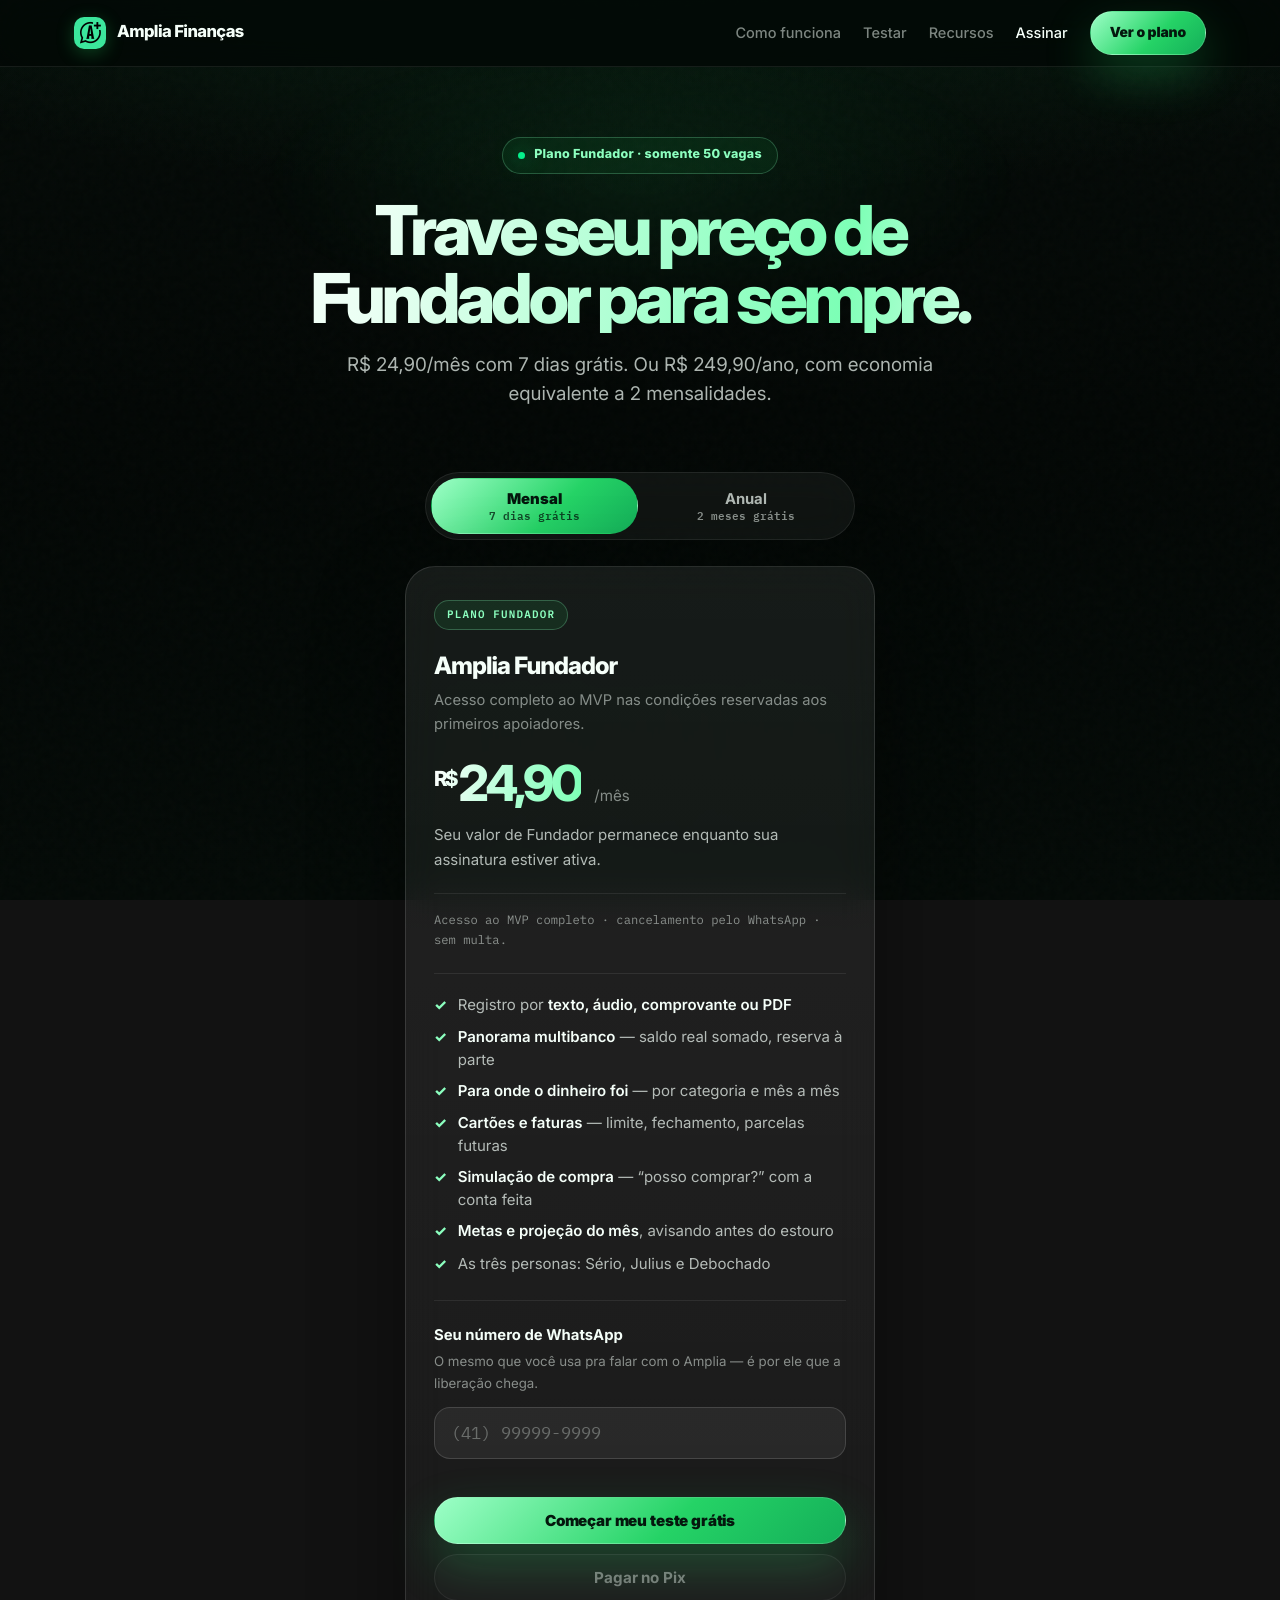
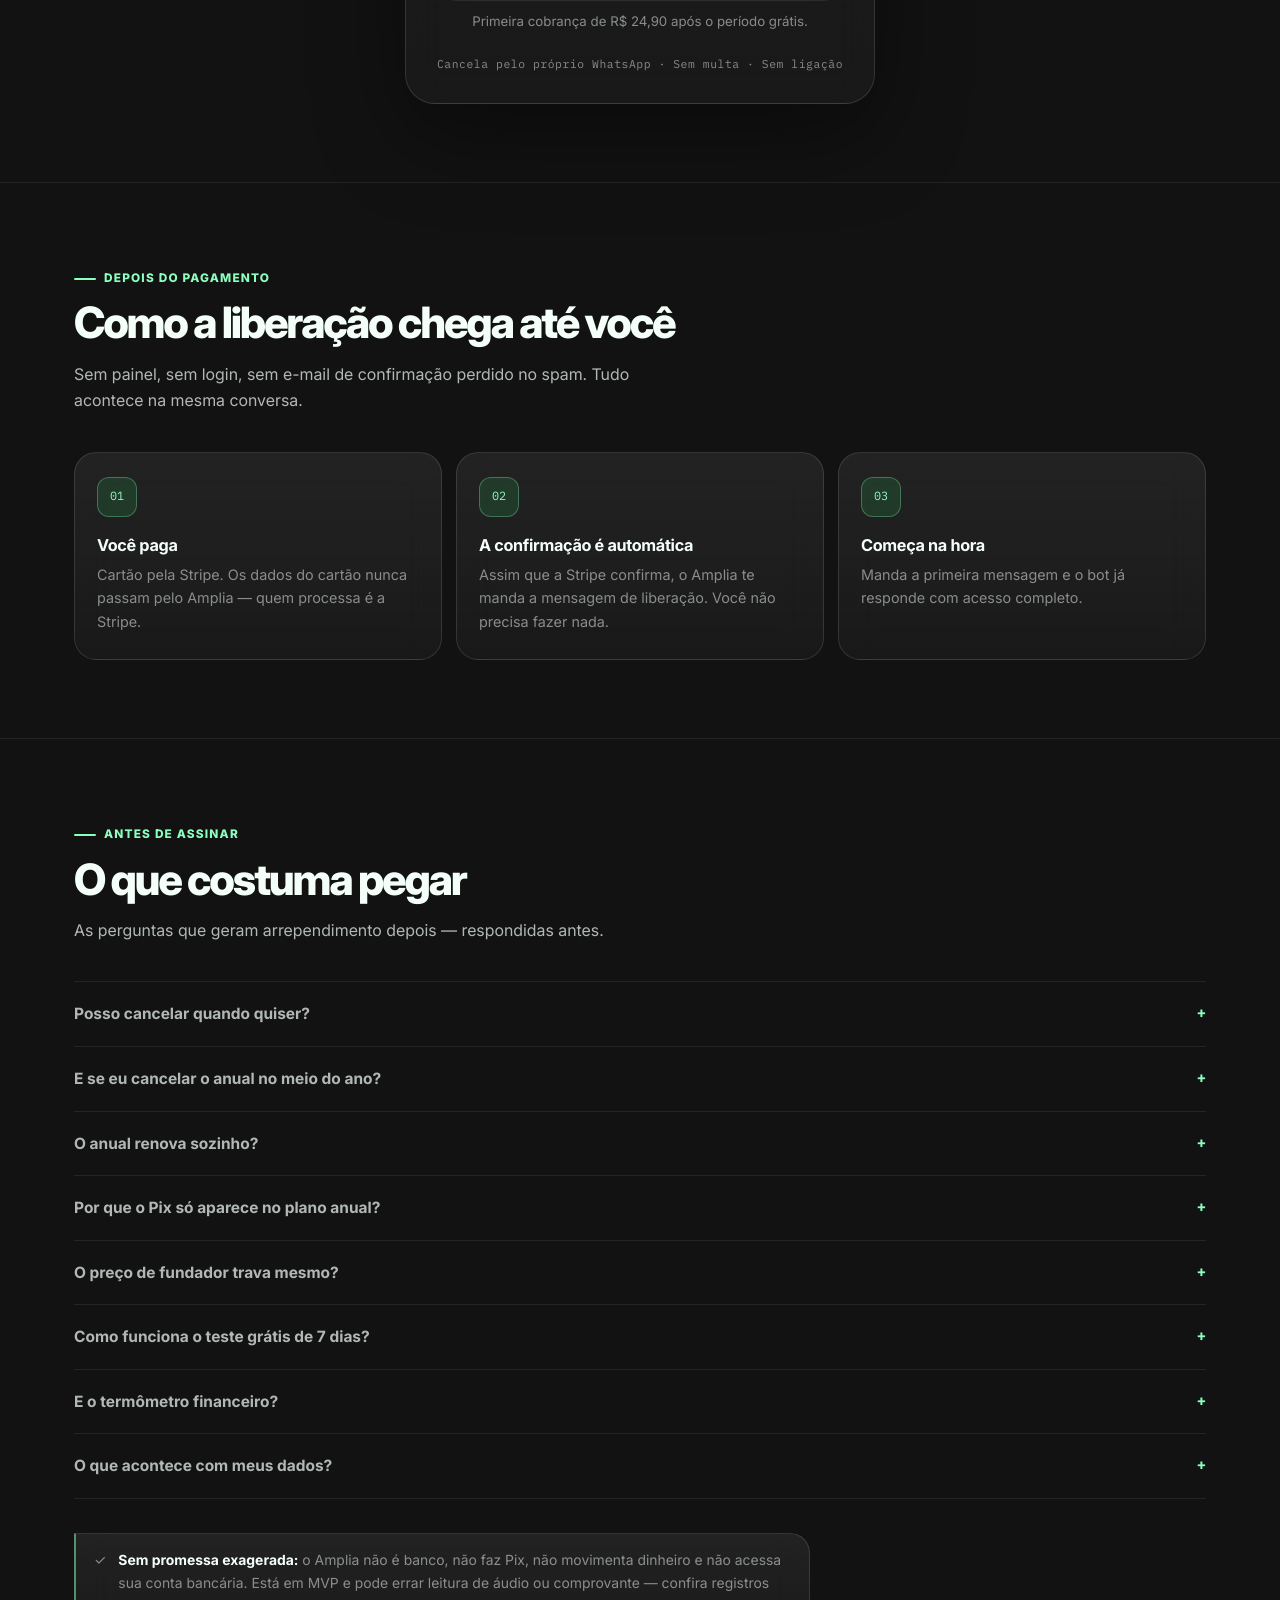
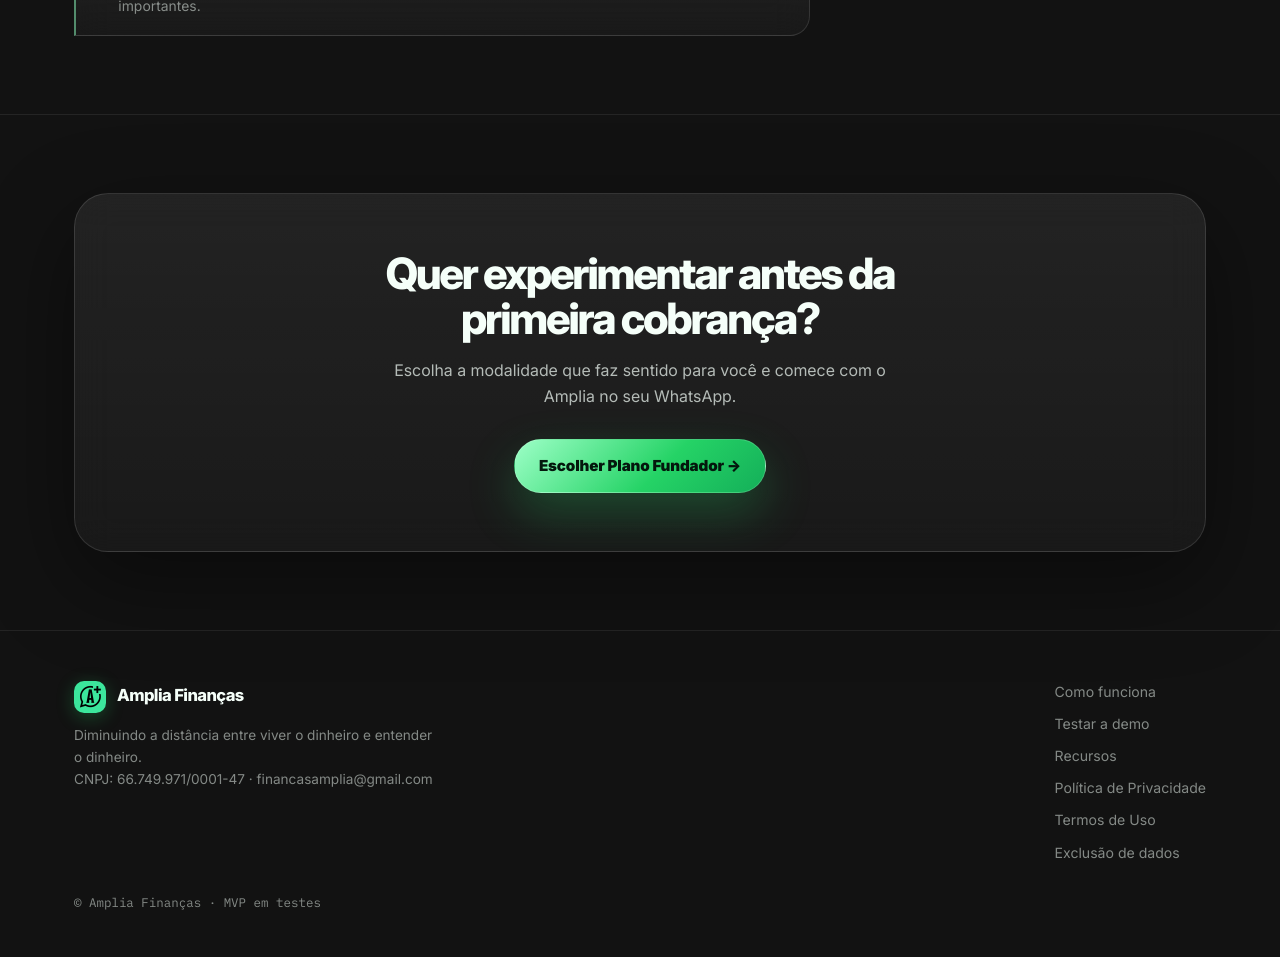
==== commit b739ddfb: ""quase" é o caralho" ====
--- a/assinar.html
+++ b/assinar.html
@@ -4,7 +4,7 @@
 <meta charset="UTF-8">
 <meta name="viewport" content="width=device-width, initial-scale=1.0">
 <title>Assinar — Amplia Finanças</title>
-<meta name="description" content="Plano Fundador: R$ 24,90/mês com 7 dias grátis ou R$ 249,90/ano, com economia equivalente a quase 2 mensalidades. Pagamento pela Stripe.">
+<meta name="description" content="Plano Fundador: R$ 24,90/mês com 7 dias grátis ou R$ 249,90/ano, com economia equivalente a 2 mensalidades. Pagamento pela Stripe.">
 <link rel="canonical" href="https://ampliafinancas.com.br/assinar">
 <meta name="robots" content="index,follow">
 <meta name="theme-color" content="#030805">
@@ -15,7 +15,7 @@
 <meta property="og:locale" content="pt_BR">
 <meta property="og:url" content="https://ampliafinancas.com.br/assinar">
 <meta property="og:title" content="Assinar — Amplia Finanças">
-<meta property="og:description" content="Plano Fundador: R$ 24,90/mês com 7 dias grátis ou R$ 249,90/ano, com economia equivalente a quase 2 mensalidades.">
+<meta property="og:description" content="Plano Fundador: R$ 24,90/mês com 7 dias grátis ou R$ 249,90/ano, com economia equivalente a 2 mensalidades.">
 <meta property="og:image" content="https://ampliafinancas.com.br/og-image.png">
 <meta name="twitter:card" content="summary_large_image">
 
@@ -170,8 +170,8 @@
 </head>
 <body id="top">
 <nav class="nav"><div class="wrap nav-inner"><a class="brand" href="/"><img src="/icon-512.png" alt="" width="32" height="32">Amplia Finanças</a><div class="nav-links"><a href="/#tour">Como funciona</a><a href="/#demo">Testar</a><a href="/#recursos">Recursos</a><a href="/assinar" aria-current="page">Assinar</a><a class="btn btn-primary btn-sm" href="#planos">Ver o plano</a></div></div></nav>
-<header class="hero"><div class="wrap"><span class="badge"><span class="pulse"></span>Plano Fundador · somente 50 vagas</span><h1>Trave seu preço de Fundador para sempre.</h1><p class="hero-sub">R$ 24,90/mês com 7 dias grátis. Ou R$ 249,90/ano, com economia equivalente a quase 2 mensalidades.</p></div></header>
-<section class="planos" id="planos" style="border-top:none"><div class="wrap"><div class="toggle" role="group" aria-label="Período de cobrança"><button type="button" data-ciclo="mensal" aria-pressed="true">Mensal<span class="eco">7 dias grátis</span></button><button type="button" data-ciclo="anual" aria-pressed="false">Anual<span class="eco">quase 2 meses grátis</span></button></div><div class="card"><span class="selo">Plano Fundador</span><div class="plano-nome">Amplia Fundador</div><p class="plano-sub">Acesso completo ao MVP nas condições reservadas aos primeiros apoiadores.</p><div class="precos"><span class="de" id="p-de">R$ 24,90</span><span class="por" id="p-por"><span class="cifra">R$</span>24,90</span><span class="periodo" id="p-per">/mês</span></div><p class="equivale" id="p-eq" hidden></p><p class="travado">Seu valor de Fundador permanece enquanto sua assinatura estiver ativa.</p><p class="vagas" style="display:block">Acesso ao MVP completo · cancelamento pelo WhatsApp · sem multa.</p><div class="vagas" id="vagas" hidden><span id="vagas-txt"></span><span class="track"><i class="fill" id="vagas-barra" style="width:0"></i></span></div><ul class="itens"><li><span>Registro por <b>texto, áudio, comprovante ou PDF</b></span></li><li><span><b>Panorama multibanco</b> — saldo real somado, reserva à parte</span></li><li><span><b>Para onde o dinheiro foi</b> — por categoria e mês a mês</span></li><li><span><b>Cartões e faturas</b> — limite, fechamento, parcelas futuras</span></li><li><span><b>Simulação de compra</b> — “posso comprar?” com a conta feita</span></li><li><span><b>Metas e projeção do mês</b>, avisando antes do estouro</span></li><li><span>As três personas: Sério, Julius e Debochado</span></li></ul><div class="campo"><label for="whats">Seu número de WhatsApp</label><p class="dica">O mesmo que você usa pra falar com o Amplia — é por ele que a liberação chega.</p><input id="whats" type="tel" inputmode="numeric" autocomplete="tel-national" placeholder="(41) 99999-9999" aria-describedby="erro"><p class="erro" id="erro" role="status"></p><div class="acoes"><button type="button" class="btn btn-primary" id="btn-cartao">Assinar no cartão</button><button type="button" class="btn btn-ghost" id="btn-pix">Pagar no Pix</button></div><p class="aviso" id="aviso"></p></div><p class="rodape-card">Cancela pelo próprio WhatsApp · Sem multa · Sem ligação</p></div></div></section>
+<header class="hero"><div class="wrap"><span class="badge"><span class="pulse"></span>Plano Fundador · somente 50 vagas</span><h1>Trave seu preço de Fundador para sempre.</h1><p class="hero-sub">R$ 24,90/mês com 7 dias grátis. Ou R$ 249,90/ano, com economia equivalente a 2 mensalidades.</p></div></header>
+<section class="planos" id="planos" style="border-top:none"><div class="wrap"><div class="toggle" role="group" aria-label="Período de cobrança"><button type="button" data-ciclo="mensal" aria-pressed="true">Mensal<span class="eco">7 dias grátis</span></button><button type="button" data-ciclo="anual" aria-pressed="false">Anual<span class="eco"> 2 meses grátis</span></button></div><div class="card"><span class="selo">Plano Fundador</span><div class="plano-nome">Amplia Fundador</div><p class="plano-sub">Acesso completo ao MVP nas condições reservadas aos primeiros apoiadores.</p><div class="precos"><span class="de" id="p-de">R$ 24,90</span><span class="por" id="p-por"><span class="cifra">R$</span>24,90</span><span class="periodo" id="p-per">/mês</span></div><p class="equivale" id="p-eq" hidden></p><p class="travado">Seu valor de Fundador permanece enquanto sua assinatura estiver ativa.</p><p class="vagas" style="display:block">Acesso ao MVP completo · cancelamento pelo WhatsApp · sem multa.</p><div class="vagas" id="vagas" hidden><span id="vagas-txt"></span><span class="track"><i class="fill" id="vagas-barra" style="width:0"></i></span></div><ul class="itens"><li><span>Registro por <b>texto, áudio, comprovante ou PDF</b></span></li><li><span><b>Panorama multibanco</b> — saldo real somado, reserva à parte</span></li><li><span><b>Para onde o dinheiro foi</b> — por categoria e mês a mês</span></li><li><span><b>Cartões e faturas</b> — limite, fechamento, parcelas futuras</span></li><li><span><b>Simulação de compra</b> — “posso comprar?” com a conta feita</span></li><li><span><b>Metas e projeção do mês</b>, avisando antes do estouro</span></li><li><span>As três personas: Sério, Julius e Debochado</span></li></ul><div class="campo"><label for="whats">Seu número de WhatsApp</label><p class="dica">O mesmo que você usa pra falar com o Amplia — é por ele que a liberação chega.</p><input id="whats" type="tel" inputmode="numeric" autocomplete="tel-national" placeholder="(41) 99999-9999" aria-describedby="erro"><p class="erro" id="erro" role="status"></p><div class="acoes"><button type="button" class="btn btn-primary" id="btn-cartao">Assinar no cartão</button><button type="button" class="btn btn-ghost" id="btn-pix">Pagar no Pix</button></div><p class="aviso" id="aviso"></p></div><p class="rodape-card">Cancela pelo próprio WhatsApp · Sem multa · Sem ligação</p></div></div></section>
 <section id="pagamento"><div class="wrap"><div class="sec-kicker">Depois do pagamento</div><h2 class="big">Como a liberação chega até você</h2><p class="sec-sub">Sem painel, sem login, sem e-mail de confirmação perdido no spam. Tudo acontece na mesma conversa.</p><ol class="passos"><li><b>Você paga</b><p>Cartão pela Stripe. Os dados do cartão nunca passam pelo Amplia — quem processa é a Stripe.</p></li><li><b>A confirmação é automática</b><p>Assim que a Stripe confirma, o Amplia te manda a mensagem de liberação. Você não precisa fazer nada.</p></li><li><b>Começa na hora</b><p>Manda a primeira mensagem e o bot já responde com acesso completo.</p></li></ol></div></section>
 <section id="duvidas"><div class="wrap"><div class="sec-kicker">Antes de assinar</div><h2 class="big">O que costuma pegar</h2><p class="sec-sub">As perguntas que geram arrependimento depois — respondidas antes.</p><div class="faq"><details><summary>Posso cancelar quando quiser?</summary><div class="resp"><p>Pode. Manda <code>cancelar amplia</code> no WhatsApp e acabou — sem formulário, sem atendente, sem retenção. O acesso continua até o fim do período que você já pagou.</p></div></details><details><summary>E se eu cancelar o anual no meio do ano?</summary><div class="resp"><p>Reembolso proporcional aos meses não usados. Não seguramos dinheiro de mês que não foi prestado.</p></div></details><details><summary>O anual renova sozinho?</summary><div class="resp"><p>Renova, e o Amplia avisa 7 dias antes pelo WhatsApp. Você não vai descobrir a cobrança pela fatura.</p></div></details><details><summary>Por que o Pix só aparece no plano anual?</summary><div class="resp"><p>Porque Pix não se cobra sozinho todo mês. No mensal, você teria que pagar na mão doze vezes e perderia o acesso na primeira vez que esquecesse.</p><p>Cartão cobra sozinho; Pix resolve o ano de uma vez. Preferimos dizer isso a vender um jeito que falha no segundo mês.</p></div></details><details><summary>O preço de fundador trava mesmo?</summary><div class="resp"><p>Trava enquanto a assinatura estiver ativa. Se você cancelar e voltar depois, volta pelo preço de tabela da época. É a única letra miúda que existe aqui.</p></div></details><details><summary>Como funciona o teste grátis de 7 dias?</summary><div class="resp"><p>O teste grátis é exclusivo do Plano Fundador mensal. Você segue para o checkout mensal da Stripe, cadastra o cartão e a primeira cobrança de R$ 24,90 só acontece depois dos 7 dias. Se cancelar durante o teste grátis, a mensalidade não começa. O plano anual não tem teste grátis.</p></div></details><details><summary>E o termômetro financeiro?</summary><div class="resp"><p>Continua gratuito, para sempre, com ou sem assinatura. Ele não entra no pacote pago.</p></div></details><details><summary>O que acontece com meus dados?</summary><div class="resp"><p>Ficam no banco de dados do Amplia e são usados só para responder você. Não vendemos nem compartilhamos com terceiros. Para apagar tudo, veja <a href="/#exclusao-dados" style="color:var(--mint)">exclusão de dados</a>.</p></div></details></div><p class="honesty"><span>✓</span><span><strong>Sem promessa exagerada:</strong> o Amplia não é banco, não faz Pix, não movimenta dinheiro e não acessa sua conta bancária. Está em MVP e pode errar leitura de áudio ou comprovante — confira registros importantes.</span></p></div></section>
 <section><div class="wrap"><div class="cta-final"><h2 class="big" style="margin-left:auto;margin-right:auto">Quer experimentar antes da primeira cobrança?</h2><p>Escolha a modalidade que faz sentido para você e comece com o Amplia no seu WhatsApp.</p><a class="btn btn-primary" href="#planos">Escolher Plano Fundador →</a></div></div></section>
@@ -180,7 +180,7 @@
 var CONFIG = {
   precos: {
     mensal: { tabela:"", valor:"24,90", periodo:"/mês", equivale:"" },
-        anual:  { tabela:"R$ 298,80", valor:"249,90", periodo:"/ano", equivale:"Economia equivalente a quase 2 mensalidades — R$ 48,90" },
+        anual:  { tabela:"R$ 298,80", valor:"249,90", periodo:"/ano", equivale:"Economia equivalente a 2 mensalidades — R$ 48,90" },
   },
   links: {
     cartaoMensal: "https://buy.stripe.com/eVqbJ02Qb2mO7yg2XCgUM01",
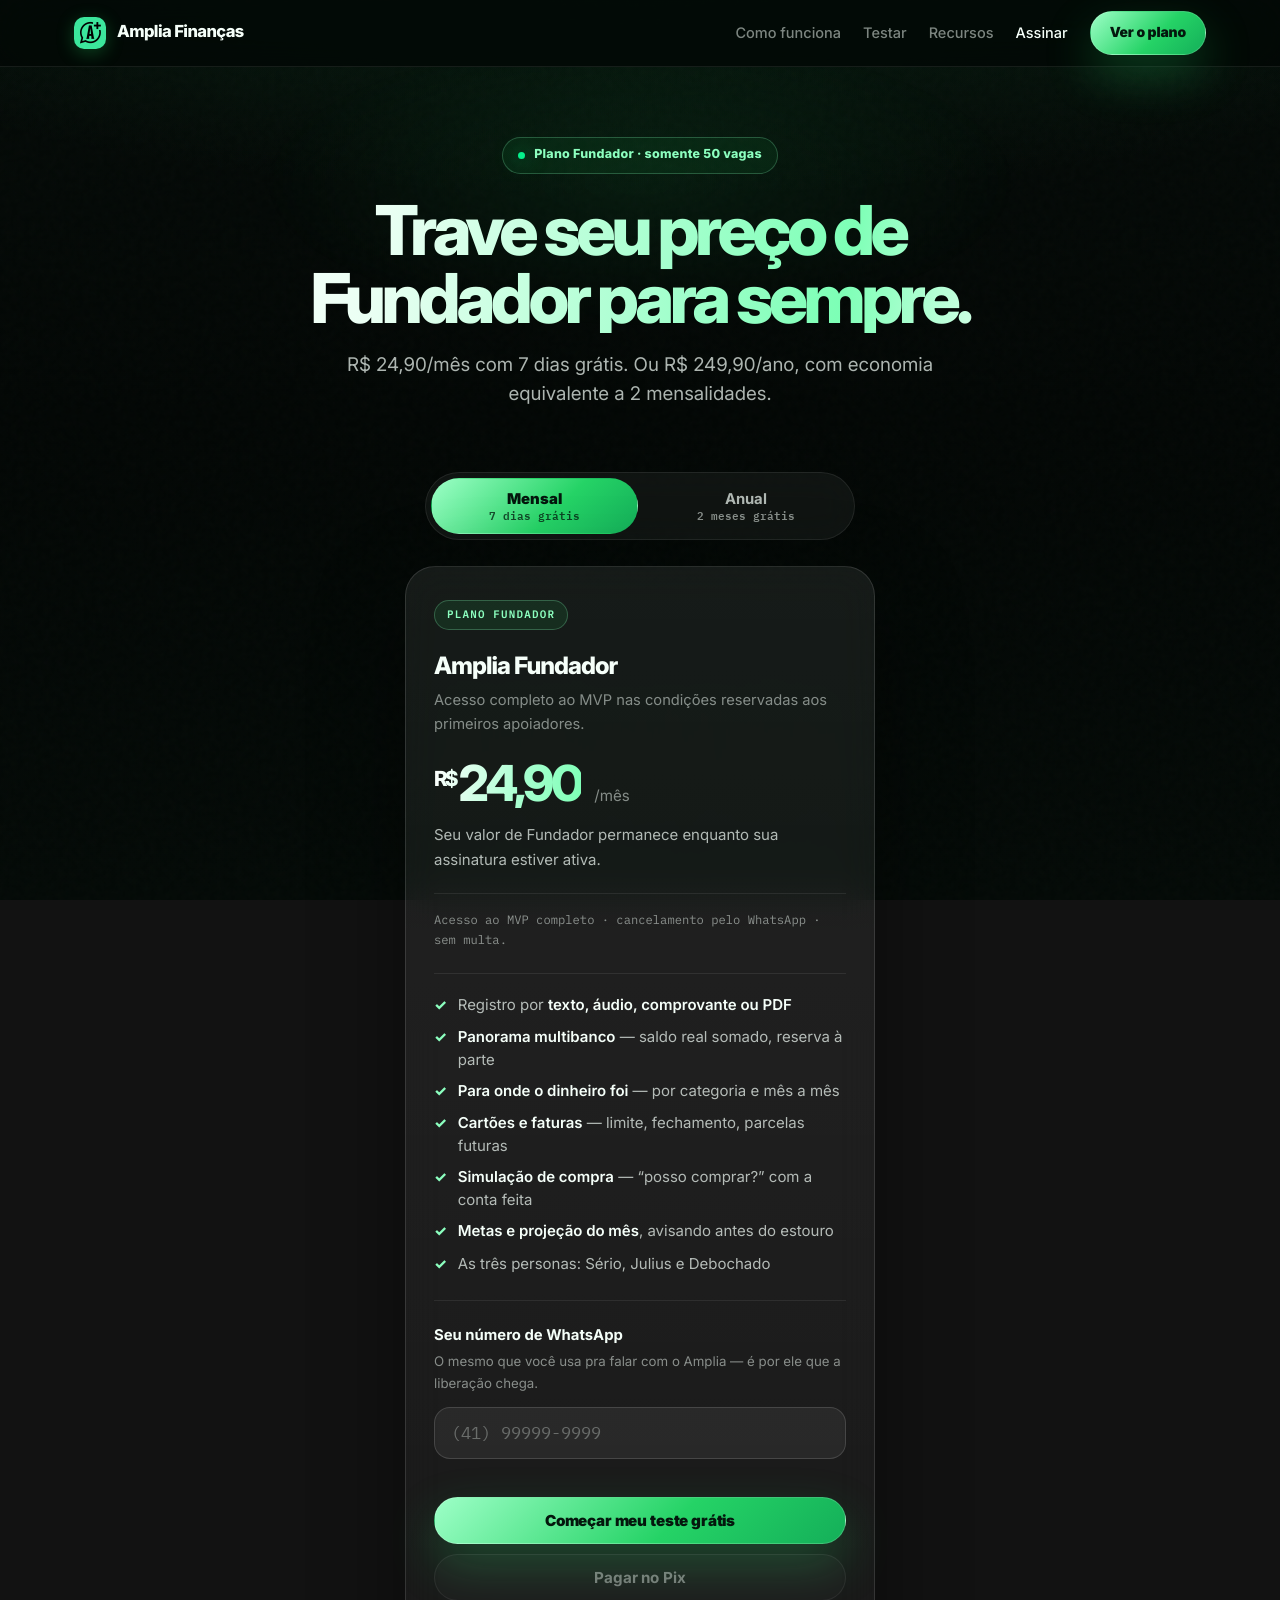
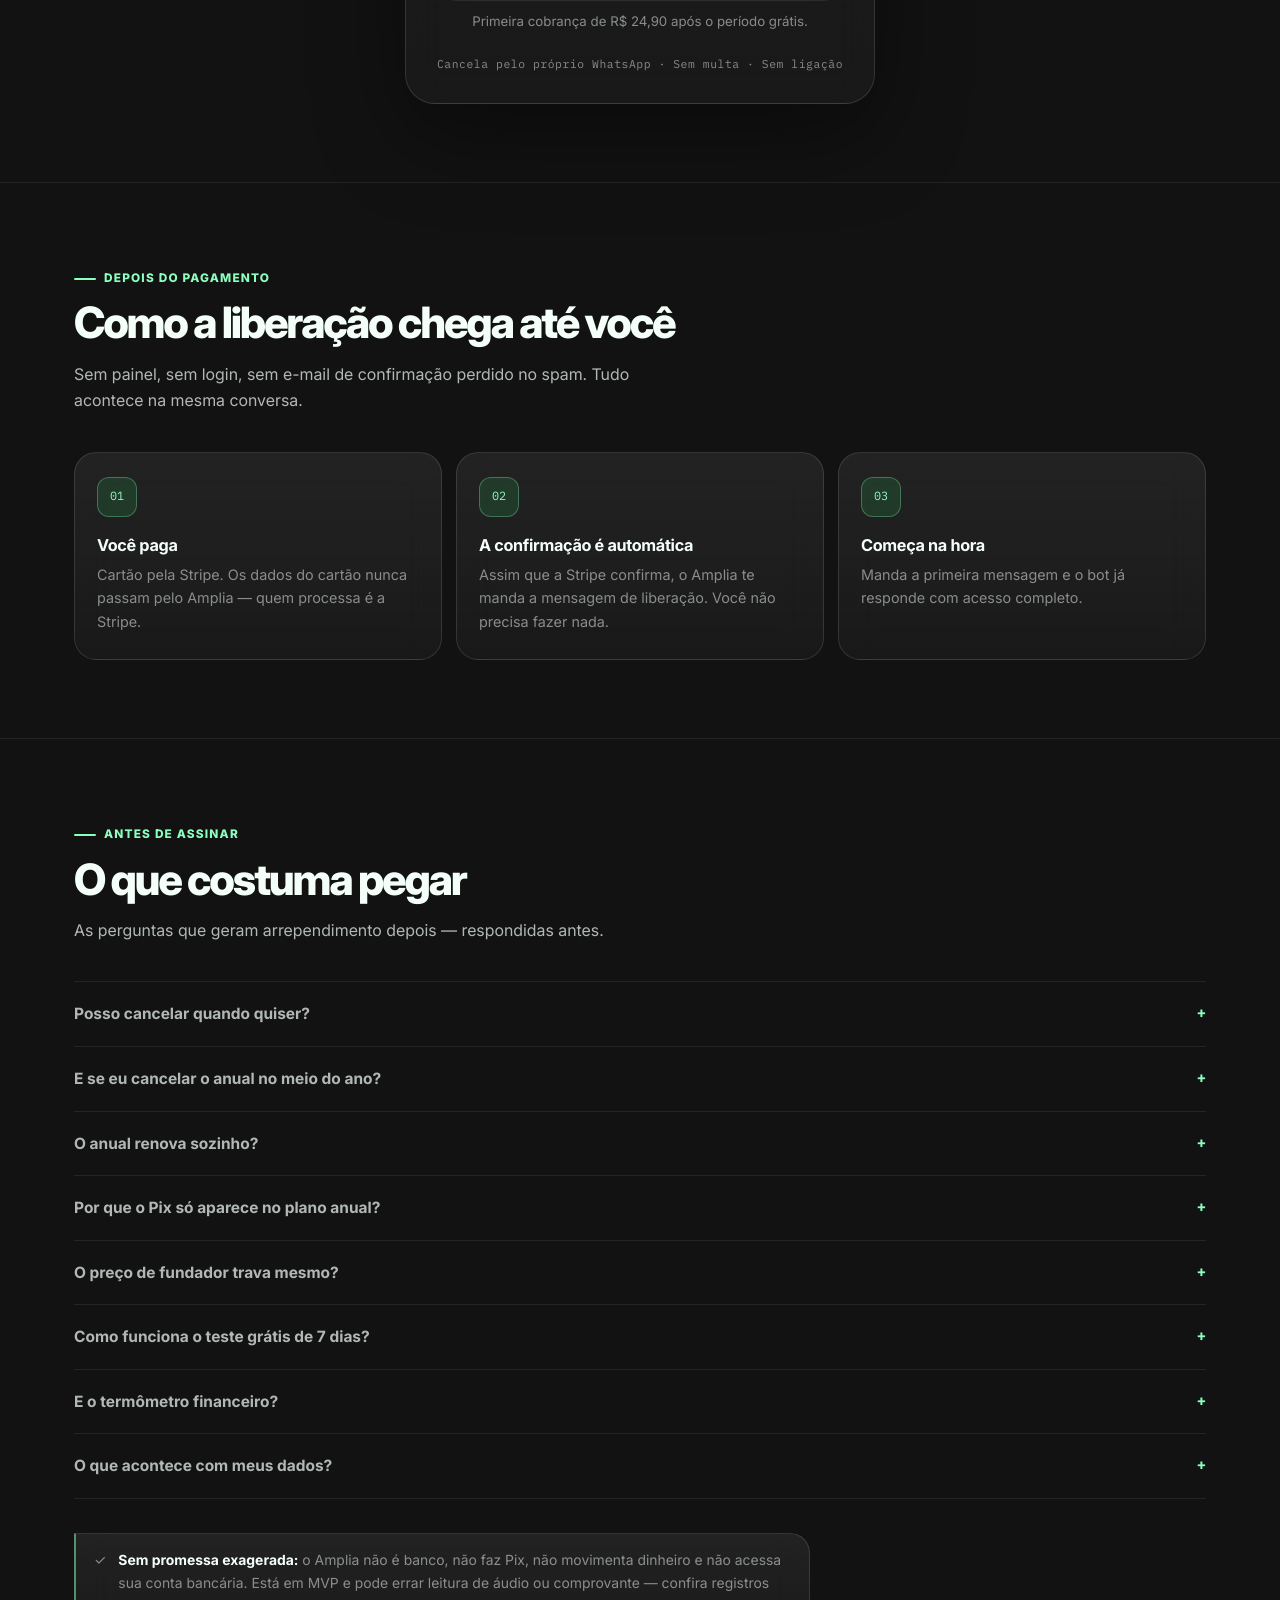
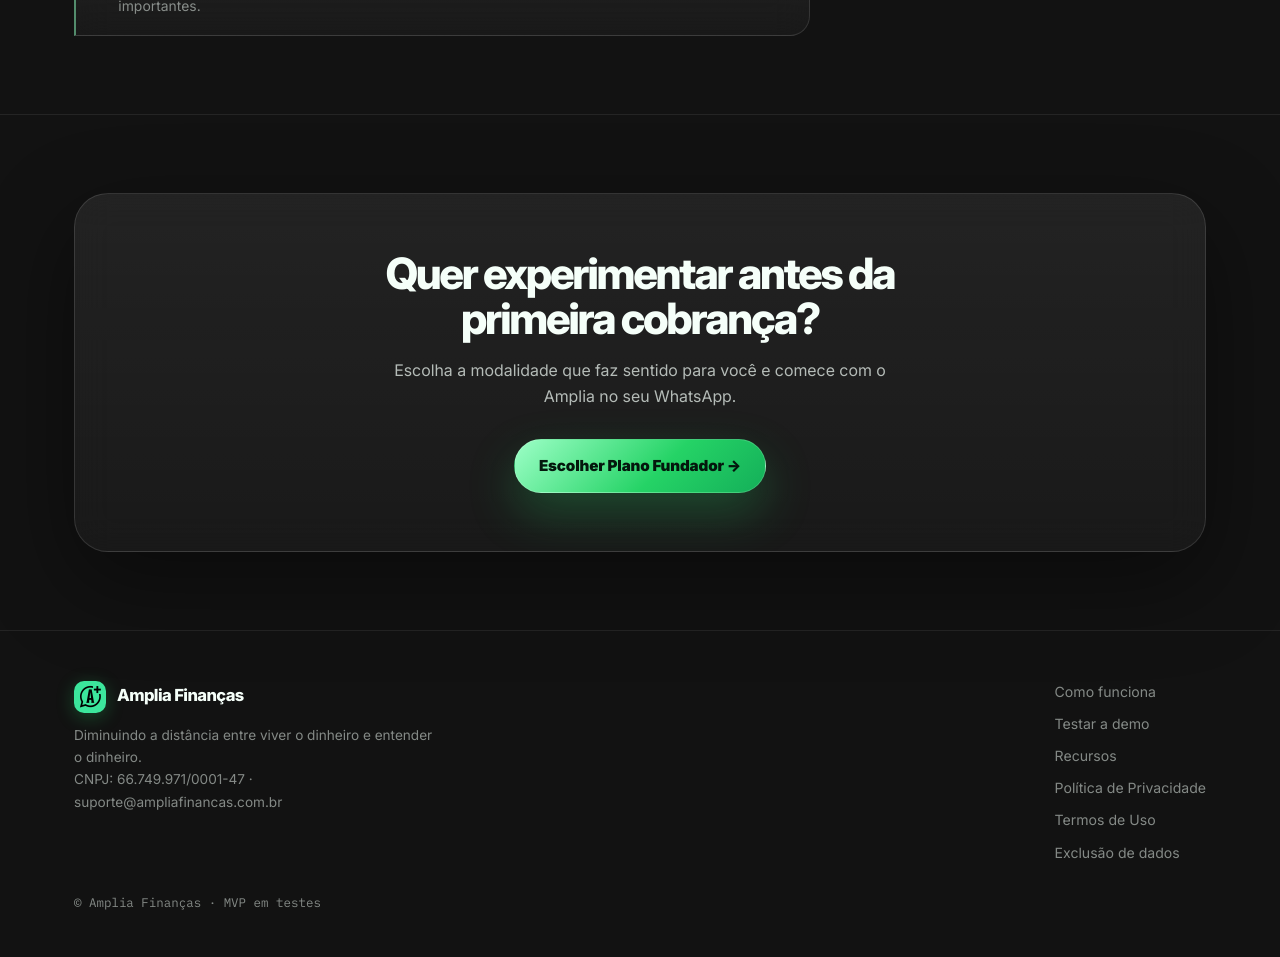
==== commit d7eedf4e: "Atualiza email de suporte na assinatura" ====
--- a/assinar.html
+++ b/assinar.html
@@ -175,7 +175,7 @@
 <section id="pagamento"><div class="wrap"><div class="sec-kicker">Depois do pagamento</div><h2 class="big">Como a liberação chega até você</h2><p class="sec-sub">Sem painel, sem login, sem e-mail de confirmação perdido no spam. Tudo acontece na mesma conversa.</p><ol class="passos"><li><b>Você paga</b><p>Cartão pela Stripe. Os dados do cartão nunca passam pelo Amplia — quem processa é a Stripe.</p></li><li><b>A confirmação é automática</b><p>Assim que a Stripe confirma, o Amplia te manda a mensagem de liberação. Você não precisa fazer nada.</p></li><li><b>Começa na hora</b><p>Manda a primeira mensagem e o bot já responde com acesso completo.</p></li></ol></div></section>
 <section id="duvidas"><div class="wrap"><div class="sec-kicker">Antes de assinar</div><h2 class="big">O que costuma pegar</h2><p class="sec-sub">As perguntas que geram arrependimento depois — respondidas antes.</p><div class="faq"><details><summary>Posso cancelar quando quiser?</summary><div class="resp"><p>Pode. Manda <code>cancelar amplia</code> no WhatsApp e acabou — sem formulário, sem atendente, sem retenção. O acesso continua até o fim do período que você já pagou.</p></div></details><details><summary>E se eu cancelar o anual no meio do ano?</summary><div class="resp"><p>Reembolso proporcional aos meses não usados. Não seguramos dinheiro de mês que não foi prestado.</p></div></details><details><summary>O anual renova sozinho?</summary><div class="resp"><p>Renova, e o Amplia avisa 7 dias antes pelo WhatsApp. Você não vai descobrir a cobrança pela fatura.</p></div></details><details><summary>Por que o Pix só aparece no plano anual?</summary><div class="resp"><p>Porque Pix não se cobra sozinho todo mês. No mensal, você teria que pagar na mão doze vezes e perderia o acesso na primeira vez que esquecesse.</p><p>Cartão cobra sozinho; Pix resolve o ano de uma vez. Preferimos dizer isso a vender um jeito que falha no segundo mês.</p></div></details><details><summary>O preço de fundador trava mesmo?</summary><div class="resp"><p>Trava enquanto a assinatura estiver ativa. Se você cancelar e voltar depois, volta pelo preço de tabela da época. É a única letra miúda que existe aqui.</p></div></details><details><summary>Como funciona o teste grátis de 7 dias?</summary><div class="resp"><p>O teste grátis é exclusivo do Plano Fundador mensal. Você segue para o checkout mensal da Stripe, cadastra o cartão e a primeira cobrança de R$ 24,90 só acontece depois dos 7 dias. Se cancelar durante o teste grátis, a mensalidade não começa. O plano anual não tem teste grátis.</p></div></details><details><summary>E o termômetro financeiro?</summary><div class="resp"><p>Continua gratuito, para sempre, com ou sem assinatura. Ele não entra no pacote pago.</p></div></details><details><summary>O que acontece com meus dados?</summary><div class="resp"><p>Ficam no banco de dados do Amplia e são usados só para responder você. Não vendemos nem compartilhamos com terceiros. Para apagar tudo, veja <a href="/#exclusao-dados" style="color:var(--mint)">exclusão de dados</a>.</p></div></details></div><p class="honesty"><span>✓</span><span><strong>Sem promessa exagerada:</strong> o Amplia não é banco, não faz Pix, não movimenta dinheiro e não acessa sua conta bancária. Está em MVP e pode errar leitura de áudio ou comprovante — confira registros importantes.</span></p></div></section>
 <section><div class="wrap"><div class="cta-final"><h2 class="big" style="margin-left:auto;margin-right:auto">Quer experimentar antes da primeira cobrança?</h2><p>Escolha a modalidade que faz sentido para você e comece com o Amplia no seu WhatsApp.</p><a class="btn btn-primary" href="#planos">Escolher Plano Fundador →</a></div></div></section>
-<footer><div class="wrap"><div class="foot-grid"><div class="foot-brand"><a class="brand" href="/"><img src="/icon-512.png" alt="" width="32" height="32">Amplia Finanças</a><p>Diminuindo a distância entre viver o dinheiro e entender o dinheiro.<br>CNPJ: 66.749.971/0001-47 · financasamplia@gmail.com</p></div><div class="foot-links"><a href="/#tour">Como funciona</a><a href="/#demo">Testar a demo</a><a href="/#recursos">Recursos</a><a href="/#privacidade">Política de Privacidade</a><a href="/#termos">Termos de Uso</a><a href="/#exclusao-dados">Exclusão de dados</a></div></div><p class="copy">© Amplia Finanças · MVP em testes</p></div></footer>
+<footer><div class="wrap"><div class="foot-grid"><div class="foot-brand"><a class="brand" href="/"><img src="/icon-512.png" alt="" width="32" height="32">Amplia Finanças</a><p>Diminuindo a distância entre viver o dinheiro e entender o dinheiro.<br>CNPJ: 66.749.971/0001-47 · suporte@ampliafinancas.com.br</p></div><div class="foot-links"><a href="/#tour">Como funciona</a><a href="/#demo">Testar a demo</a><a href="/#recursos">Recursos</a><a href="/#privacidade">Política de Privacidade</a><a href="/#termos">Termos de Uso</a><a href="/#exclusao-dados">Exclusão de dados</a></div></div><p class="copy">© Amplia Finanças · MVP em testes</p></div></footer>
 <script>
 var CONFIG = {
   precos: {
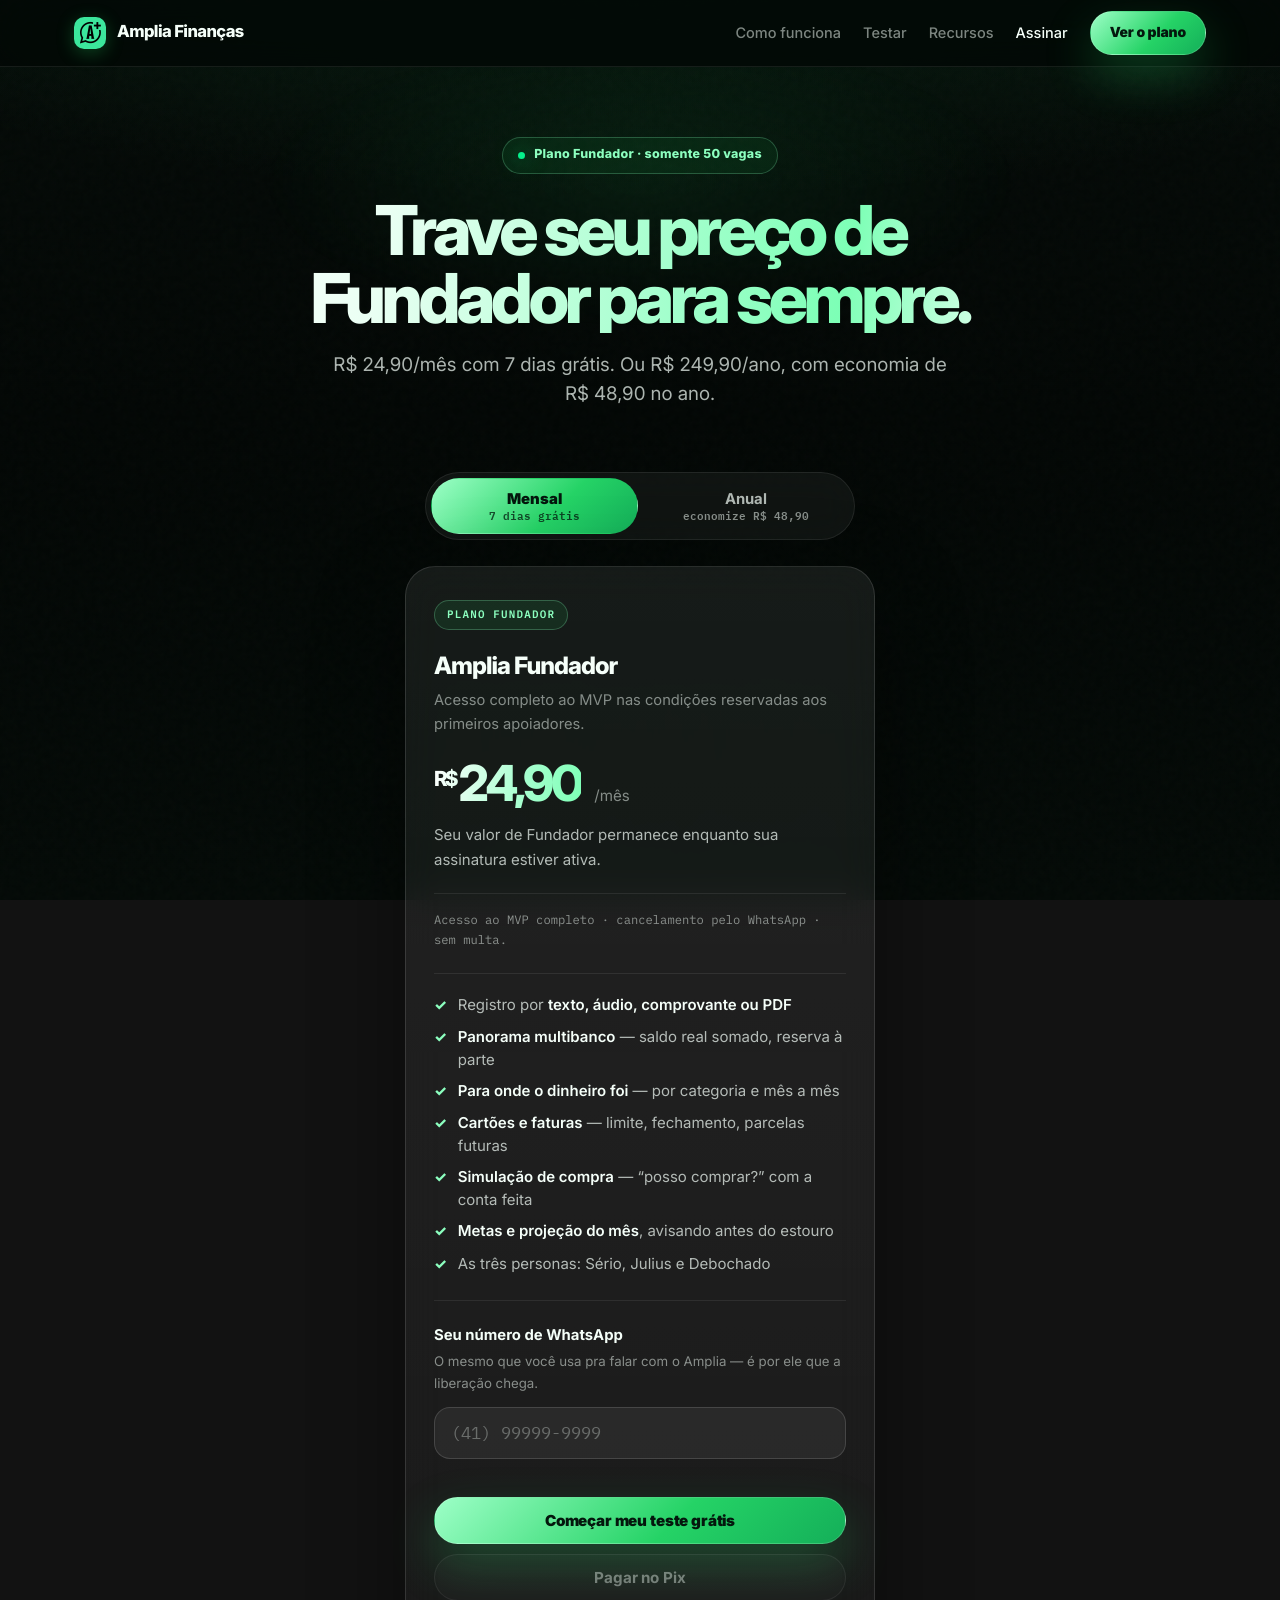
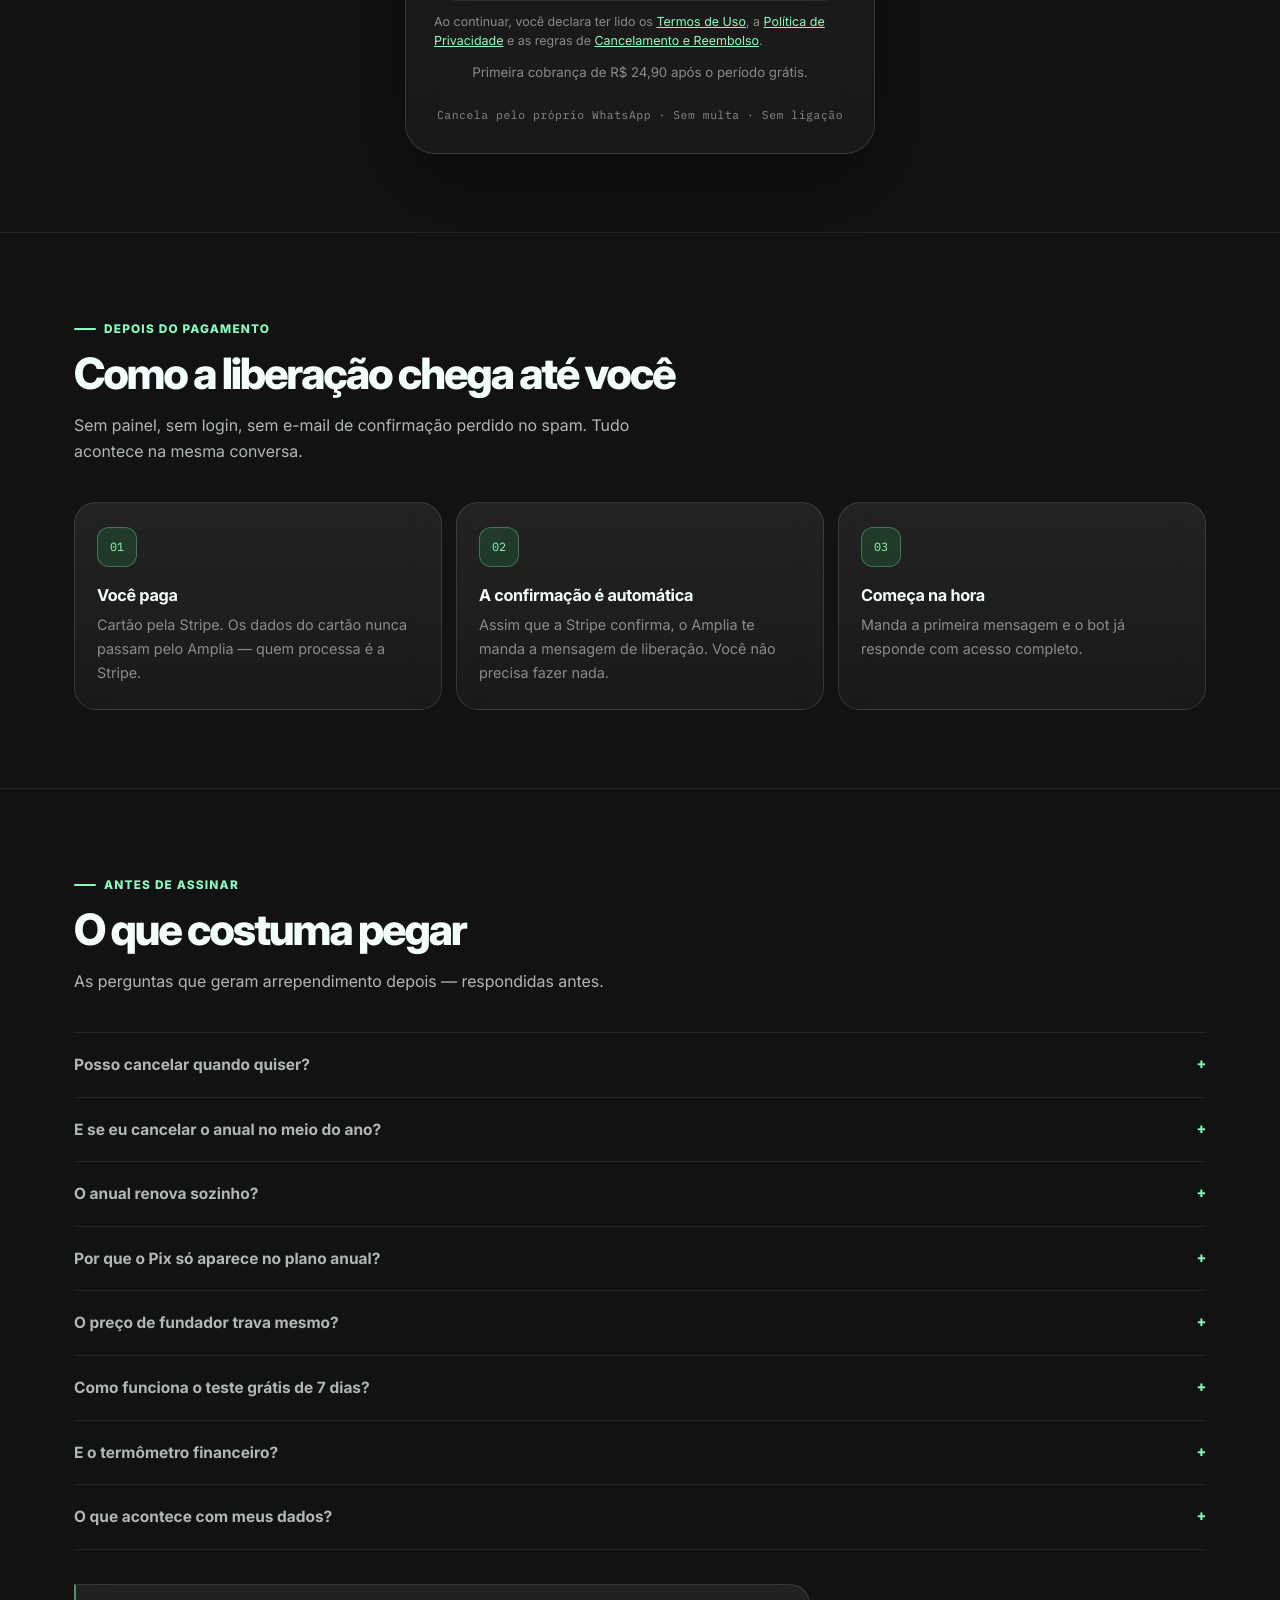
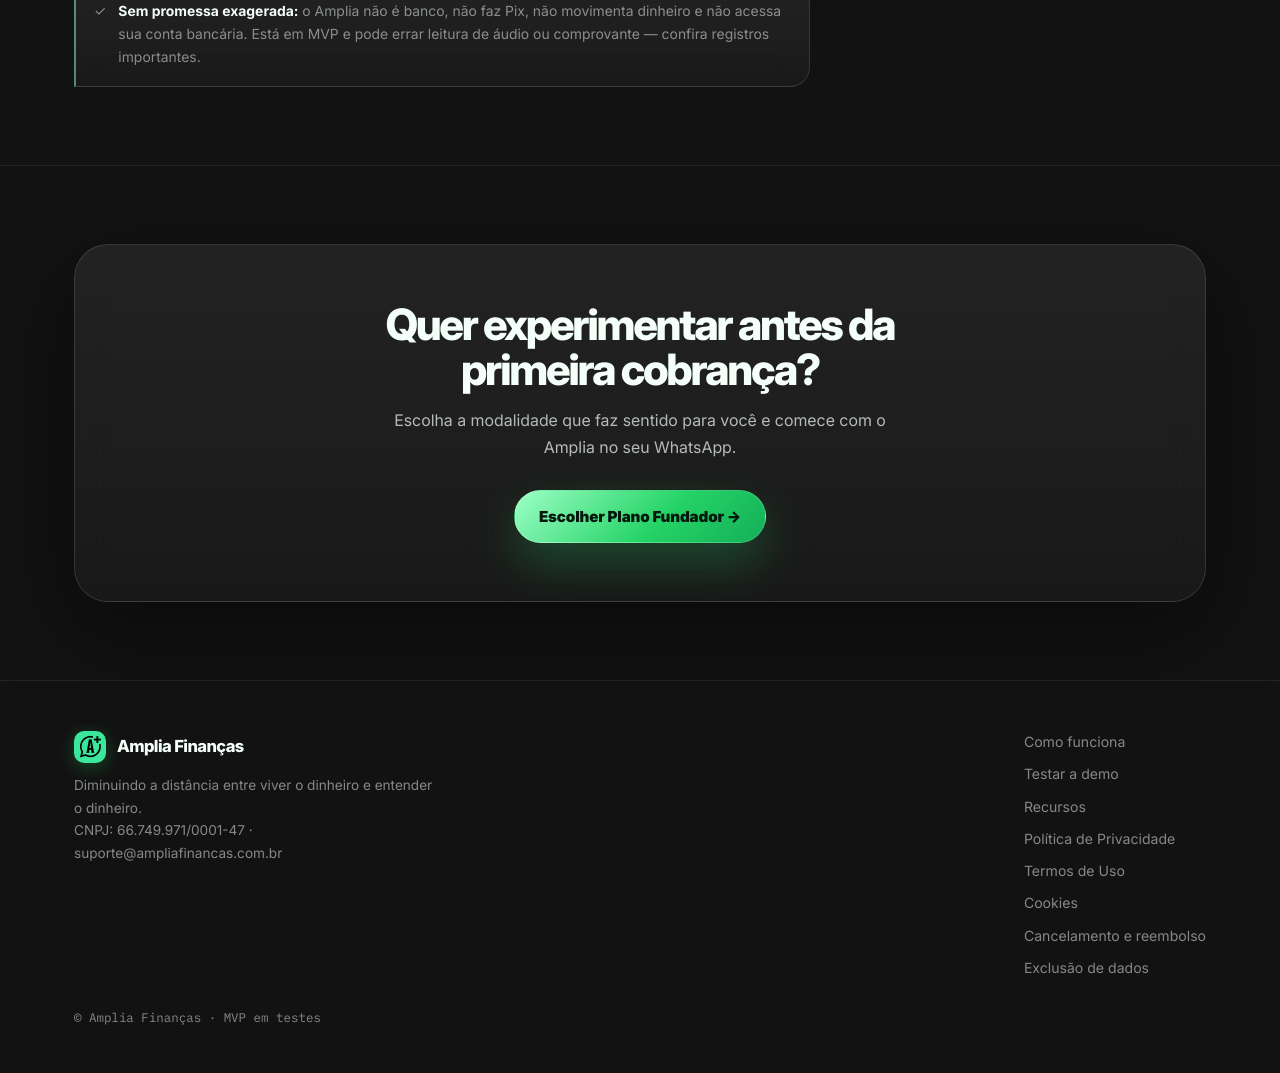
==== commit a9387351: "Alinha checkout com termos e corrige economia anual" ====
--- a/assinar.html
+++ b/assinar.html
@@ -4,7 +4,7 @@
 <meta charset="UTF-8">
 <meta name="viewport" content="width=device-width, initial-scale=1.0">
 <title>Assinar — Amplia Finanças</title>
-<meta name="description" content="Plano Fundador: R$ 24,90/mês com 7 dias grátis ou R$ 249,90/ano, com economia equivalente a 2 mensalidades. Pagamento pela Stripe.">
+<meta name="description" content="Plano Fundador: R$ 24,90/mês com 7 dias grátis ou R$ 249,90/ano, com economia de R$ 48,90 no ano. Pagamento pela Stripe.">
 <link rel="canonical" href="https://ampliafinancas.com.br/assinar">
 <meta name="robots" content="index,follow">
 <meta name="theme-color" content="#030805">
@@ -15,7 +15,7 @@
 <meta property="og:locale" content="pt_BR">
 <meta property="og:url" content="https://ampliafinancas.com.br/assinar">
 <meta property="og:title" content="Assinar — Amplia Finanças">
-<meta property="og:description" content="Plano Fundador: R$ 24,90/mês com 7 dias grátis ou R$ 249,90/ano, com economia equivalente a 2 mensalidades.">
+<meta property="og:description" content="Plano Fundador: R$ 24,90/mês com 7 dias grátis ou R$ 249,90/ano, com economia de R$ 48,90 no ano.">
 <meta property="og:image" content="https://ampliafinancas.com.br/og-image.png">
 <meta name="twitter:card" content="summary_large_image">
 
@@ -170,17 +170,17 @@
 </head>
 <body id="top">
 <nav class="nav"><div class="wrap nav-inner"><a class="brand" href="/"><img src="/icon-512.png" alt="" width="32" height="32">Amplia Finanças</a><div class="nav-links"><a href="/#tour">Como funciona</a><a href="/#demo">Testar</a><a href="/#recursos">Recursos</a><a href="/assinar" aria-current="page">Assinar</a><a class="btn btn-primary btn-sm" href="#planos">Ver o plano</a></div></div></nav>
-<header class="hero"><div class="wrap"><span class="badge"><span class="pulse"></span>Plano Fundador · somente 50 vagas</span><h1>Trave seu preço de Fundador para sempre.</h1><p class="hero-sub">R$ 24,90/mês com 7 dias grátis. Ou R$ 249,90/ano, com economia equivalente a 2 mensalidades.</p></div></header>
-<section class="planos" id="planos" style="border-top:none"><div class="wrap"><div class="toggle" role="group" aria-label="Período de cobrança"><button type="button" data-ciclo="mensal" aria-pressed="true">Mensal<span class="eco">7 dias grátis</span></button><button type="button" data-ciclo="anual" aria-pressed="false">Anual<span class="eco"> 2 meses grátis</span></button></div><div class="card"><span class="selo">Plano Fundador</span><div class="plano-nome">Amplia Fundador</div><p class="plano-sub">Acesso completo ao MVP nas condições reservadas aos primeiros apoiadores.</p><div class="precos"><span class="de" id="p-de">R$ 24,90</span><span class="por" id="p-por"><span class="cifra">R$</span>24,90</span><span class="periodo" id="p-per">/mês</span></div><p class="equivale" id="p-eq" hidden></p><p class="travado">Seu valor de Fundador permanece enquanto sua assinatura estiver ativa.</p><p class="vagas" style="display:block">Acesso ao MVP completo · cancelamento pelo WhatsApp · sem multa.</p><div class="vagas" id="vagas" hidden><span id="vagas-txt"></span><span class="track"><i class="fill" id="vagas-barra" style="width:0"></i></span></div><ul class="itens"><li><span>Registro por <b>texto, áudio, comprovante ou PDF</b></span></li><li><span><b>Panorama multibanco</b> — saldo real somado, reserva à parte</span></li><li><span><b>Para onde o dinheiro foi</b> — por categoria e mês a mês</span></li><li><span><b>Cartões e faturas</b> — limite, fechamento, parcelas futuras</span></li><li><span><b>Simulação de compra</b> — “posso comprar?” com a conta feita</span></li><li><span><b>Metas e projeção do mês</b>, avisando antes do estouro</span></li><li><span>As três personas: Sério, Julius e Debochado</span></li></ul><div class="campo"><label for="whats">Seu número de WhatsApp</label><p class="dica">O mesmo que você usa pra falar com o Amplia — é por ele que a liberação chega.</p><input id="whats" type="tel" inputmode="numeric" autocomplete="tel-national" placeholder="(41) 99999-9999" aria-describedby="erro"><p class="erro" id="erro" role="status"></p><div class="acoes"><button type="button" class="btn btn-primary" id="btn-cartao">Assinar no cartão</button><button type="button" class="btn btn-ghost" id="btn-pix">Pagar no Pix</button></div><p class="aviso" id="aviso"></p></div><p class="rodape-card">Cancela pelo próprio WhatsApp · Sem multa · Sem ligação</p></div></div></section>
+<header class="hero"><div class="wrap"><span class="badge"><span class="pulse"></span>Plano Fundador · somente 50 vagas</span><h1>Trave seu preço de Fundador para sempre.</h1><p class="hero-sub">R$ 24,90/mês com 7 dias grátis. Ou R$ 249,90/ano, com economia de R$ 48,90 no ano.</p></div></header>
+<section class="planos" id="planos" style="border-top:none"><div class="wrap"><div class="toggle" role="group" aria-label="Período de cobrança"><button type="button" data-ciclo="mensal" aria-pressed="true">Mensal<span class="eco">7 dias grátis</span></button><button type="button" data-ciclo="anual" aria-pressed="false">Anual<span class="eco">economize R$ 48,90</span></button></div><div class="card"><span class="selo">Plano Fundador</span><div class="plano-nome">Amplia Fundador</div><p class="plano-sub">Acesso completo ao MVP nas condições reservadas aos primeiros apoiadores.</p><div class="precos"><span class="de" id="p-de">R$ 24,90</span><span class="por" id="p-por"><span class="cifra">R$</span>24,90</span><span class="periodo" id="p-per">/mês</span></div><p class="equivale" id="p-eq" hidden></p><p class="travado">Seu valor de Fundador permanece enquanto sua assinatura estiver ativa.</p><p class="vagas" style="display:block">Acesso ao MVP completo · cancelamento pelo WhatsApp · sem multa.</p><div class="vagas" id="vagas" hidden><span id="vagas-txt"></span><span class="track"><i class="fill" id="vagas-barra" style="width:0"></i></span></div><ul class="itens"><li><span>Registro por <b>texto, áudio, comprovante ou PDF</b></span></li><li><span><b>Panorama multibanco</b> — saldo real somado, reserva à parte</span></li><li><span><b>Para onde o dinheiro foi</b> — por categoria e mês a mês</span></li><li><span><b>Cartões e faturas</b> — limite, fechamento, parcelas futuras</span></li><li><span><b>Simulação de compra</b> — “posso comprar?” com a conta feita</span></li><li><span><b>Metas e projeção do mês</b>, avisando antes do estouro</span></li><li><span>As três personas: Sério, Julius e Debochado</span></li></ul><div class="campo"><label for="whats">Seu número de WhatsApp</label><p class="dica">O mesmo que você usa pra falar com o Amplia — é por ele que a liberação chega.</p><input id="whats" type="tel" inputmode="numeric" autocomplete="tel-national" placeholder="(41) 99999-9999" aria-describedby="erro"><p class="erro" id="erro" role="status"></p><div class="acoes"><button type="button" class="btn btn-primary" id="btn-cartao">Assinar no cartão</button><button type="button" class="btn btn-ghost" id="btn-pix">Pagar no Pix</button></div><p style="font-size:.78rem;color:var(--muted);line-height:1.55;margin:12px 0 0">Ao continuar, você declara ter lido os <a href="/termos" style="color:var(--mint)">Termos de Uso</a>, a <a href="/privacidade" style="color:var(--mint)">Política de Privacidade</a> e as regras de <a href="/cancelamento" style="color:var(--mint)">Cancelamento e Reembolso</a>.</p><p class="aviso" id="aviso"></p></div><p class="rodape-card">Cancela pelo próprio WhatsApp · Sem multa · Sem ligação</p></div></div></section>
 <section id="pagamento"><div class="wrap"><div class="sec-kicker">Depois do pagamento</div><h2 class="big">Como a liberação chega até você</h2><p class="sec-sub">Sem painel, sem login, sem e-mail de confirmação perdido no spam. Tudo acontece na mesma conversa.</p><ol class="passos"><li><b>Você paga</b><p>Cartão pela Stripe. Os dados do cartão nunca passam pelo Amplia — quem processa é a Stripe.</p></li><li><b>A confirmação é automática</b><p>Assim que a Stripe confirma, o Amplia te manda a mensagem de liberação. Você não precisa fazer nada.</p></li><li><b>Começa na hora</b><p>Manda a primeira mensagem e o bot já responde com acesso completo.</p></li></ol></div></section>
 <section id="duvidas"><div class="wrap"><div class="sec-kicker">Antes de assinar</div><h2 class="big">O que costuma pegar</h2><p class="sec-sub">As perguntas que geram arrependimento depois — respondidas antes.</p><div class="faq"><details><summary>Posso cancelar quando quiser?</summary><div class="resp"><p>Pode. Manda <code>cancelar amplia</code> no WhatsApp e acabou — sem formulário, sem atendente, sem retenção. O acesso continua até o fim do período que você já pagou.</p></div></details><details><summary>E se eu cancelar o anual no meio do ano?</summary><div class="resp"><p>Reembolso proporcional aos meses não usados. Não seguramos dinheiro de mês que não foi prestado.</p></div></details><details><summary>O anual renova sozinho?</summary><div class="resp"><p>Renova, e o Amplia avisa 7 dias antes pelo WhatsApp. Você não vai descobrir a cobrança pela fatura.</p></div></details><details><summary>Por que o Pix só aparece no plano anual?</summary><div class="resp"><p>Porque Pix não se cobra sozinho todo mês. No mensal, você teria que pagar na mão doze vezes e perderia o acesso na primeira vez que esquecesse.</p><p>Cartão cobra sozinho; Pix resolve o ano de uma vez. Preferimos dizer isso a vender um jeito que falha no segundo mês.</p></div></details><details><summary>O preço de fundador trava mesmo?</summary><div class="resp"><p>Trava enquanto a assinatura estiver ativa. Se você cancelar e voltar depois, volta pelo preço de tabela da época. É a única letra miúda que existe aqui.</p></div></details><details><summary>Como funciona o teste grátis de 7 dias?</summary><div class="resp"><p>O teste grátis é exclusivo do Plano Fundador mensal. Você segue para o checkout mensal da Stripe, cadastra o cartão e a primeira cobrança de R$ 24,90 só acontece depois dos 7 dias. Se cancelar durante o teste grátis, a mensalidade não começa. O plano anual não tem teste grátis.</p></div></details><details><summary>E o termômetro financeiro?</summary><div class="resp"><p>Continua gratuito, para sempre, com ou sem assinatura. Ele não entra no pacote pago.</p></div></details><details><summary>O que acontece com meus dados?</summary><div class="resp"><p>Ficam no banco de dados do Amplia e são usados só para responder você. Não vendemos nem compartilhamos com terceiros. Para apagar tudo, veja <a href="/#exclusao-dados" style="color:var(--mint)">exclusão de dados</a>.</p></div></details></div><p class="honesty"><span>✓</span><span><strong>Sem promessa exagerada:</strong> o Amplia não é banco, não faz Pix, não movimenta dinheiro e não acessa sua conta bancária. Está em MVP e pode errar leitura de áudio ou comprovante — confira registros importantes.</span></p></div></section>
 <section><div class="wrap"><div class="cta-final"><h2 class="big" style="margin-left:auto;margin-right:auto">Quer experimentar antes da primeira cobrança?</h2><p>Escolha a modalidade que faz sentido para você e comece com o Amplia no seu WhatsApp.</p><a class="btn btn-primary" href="#planos">Escolher Plano Fundador →</a></div></div></section>
-<footer><div class="wrap"><div class="foot-grid"><div class="foot-brand"><a class="brand" href="/"><img src="/icon-512.png" alt="" width="32" height="32">Amplia Finanças</a><p>Diminuindo a distância entre viver o dinheiro e entender o dinheiro.<br>CNPJ: 66.749.971/0001-47 · suporte@ampliafinancas.com.br</p></div><div class="foot-links"><a href="/#tour">Como funciona</a><a href="/#demo">Testar a demo</a><a href="/#recursos">Recursos</a><a href="/#privacidade">Política de Privacidade</a><a href="/#termos">Termos de Uso</a><a href="/#exclusao-dados">Exclusão de dados</a></div></div><p class="copy">© Amplia Finanças · MVP em testes</p></div></footer>
+<footer><div class="wrap"><div class="foot-grid"><div class="foot-brand"><a class="brand" href="/"><img src="/icon-512.png" alt="" width="32" height="32">Amplia Finanças</a><p>Diminuindo a distância entre viver o dinheiro e entender o dinheiro.<br>CNPJ: 66.749.971/0001-47 · suporte@ampliafinancas.com.br</p></div><div class="foot-links"><a href="/#tour">Como funciona</a><a href="/#demo">Testar a demo</a><a href="/#recursos">Recursos</a><a href="/privacidade">Política de Privacidade</a><a href="/termos">Termos de Uso</a><a href="/cookies">Cookies</a><a href="/cancelamento">Cancelamento e reembolso</a><a href="/exclusao-dados">Exclusão de dados</a></div></div><p class="copy">© Amplia Finanças · MVP em testes</p></div></footer>
 <script>
 var CONFIG = {
   precos: {
     mensal: { tabela:"", valor:"24,90", periodo:"/mês", equivale:"" },
-        anual:  { tabela:"R$ 298,80", valor:"249,90", periodo:"/ano", equivale:"Economia equivalente a 2 mensalidades — R$ 48,90" },
+        anual:  { tabela:"R$ 298,80", valor:"249,90", periodo:"/ano", equivale:"Economize R$ 48,90 no ano (~16%)" },
   },
   links: {
     cartaoMensal: "https://buy.stripe.com/eVqbJ02Qb2mO7yg2XCgUM01",
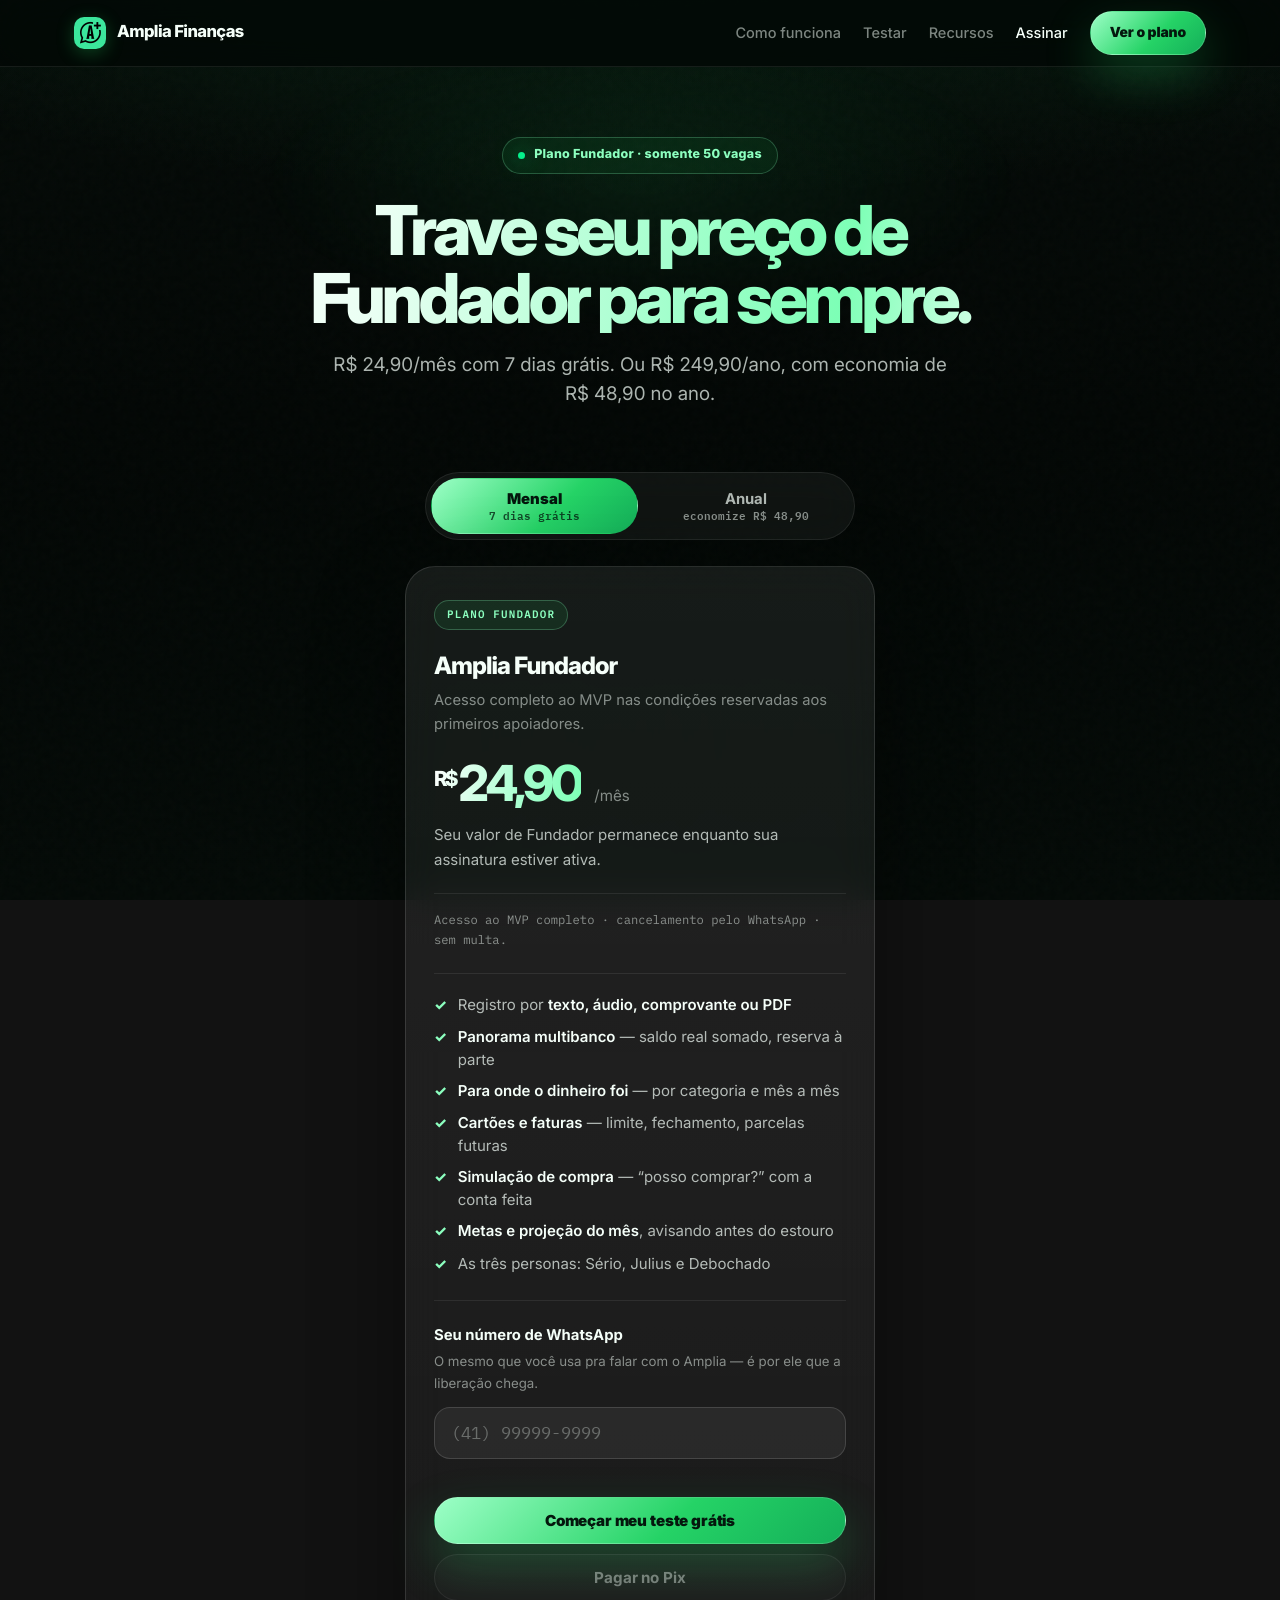
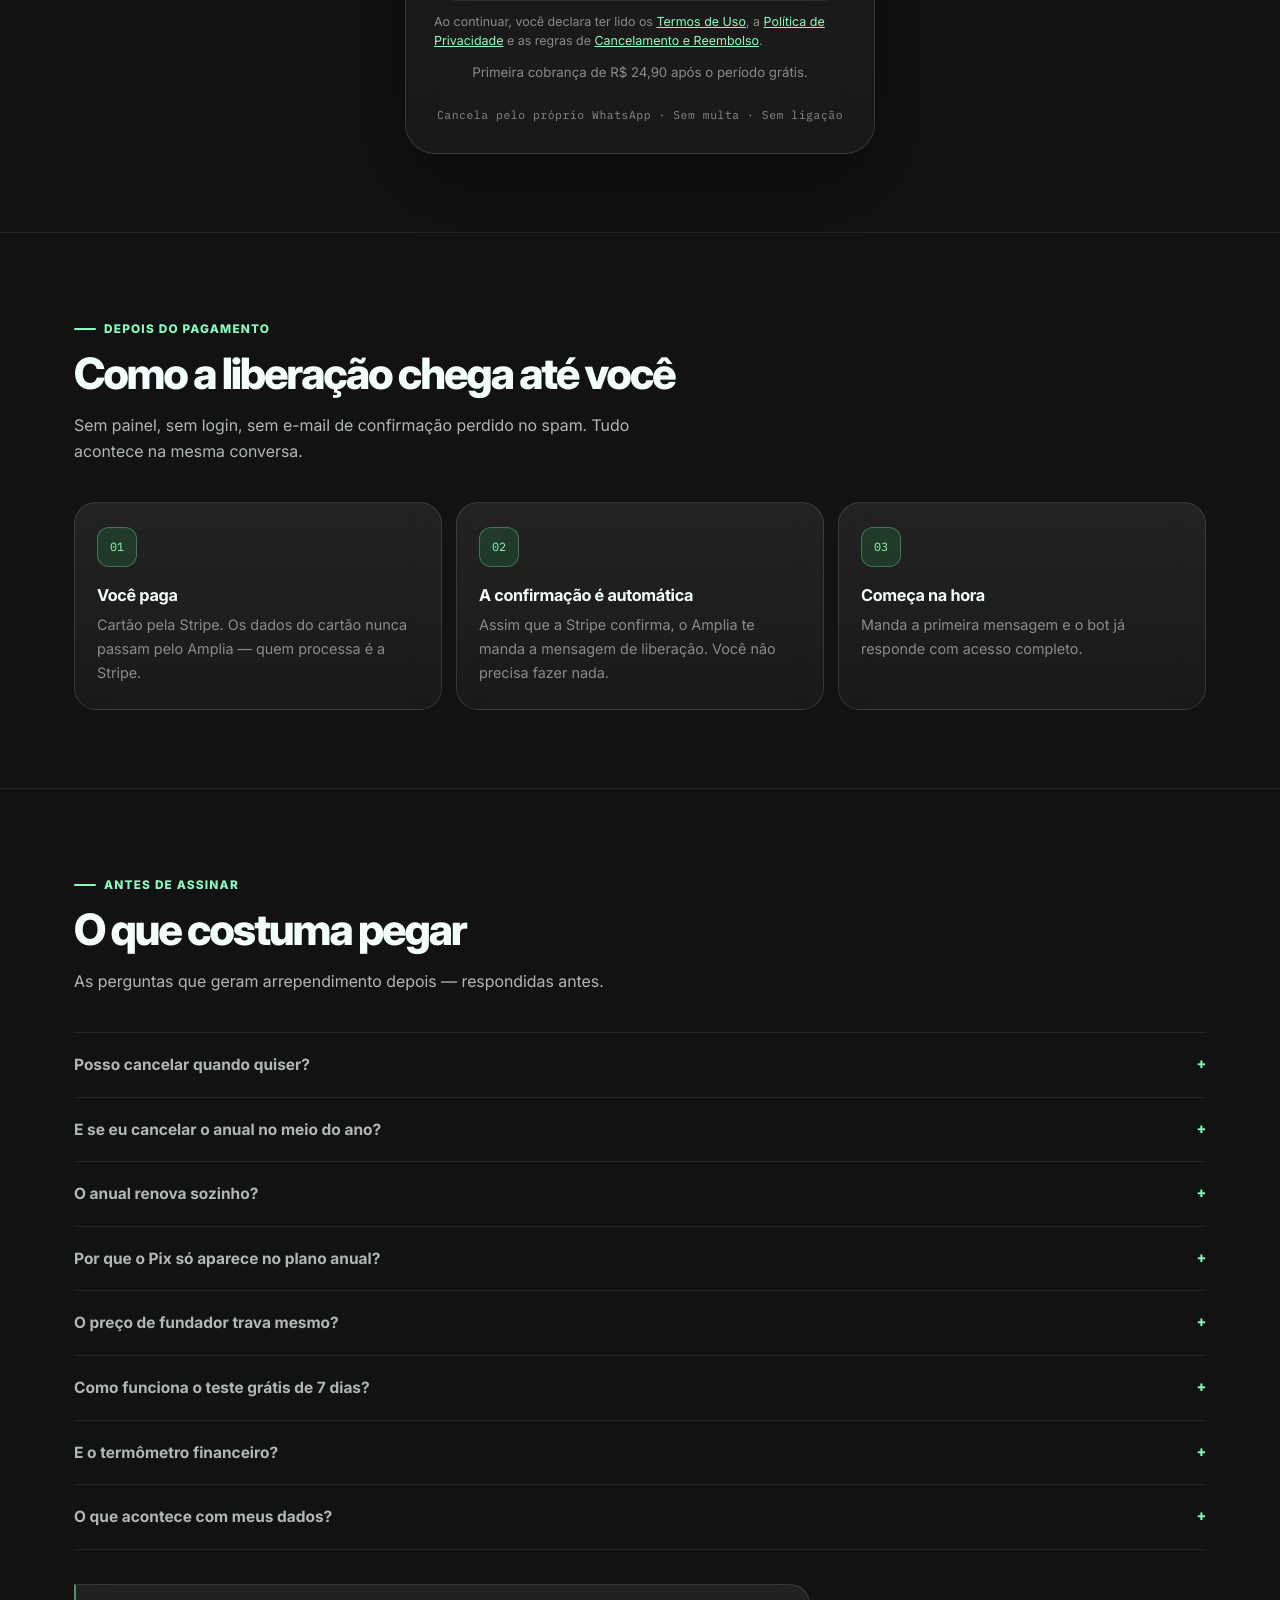
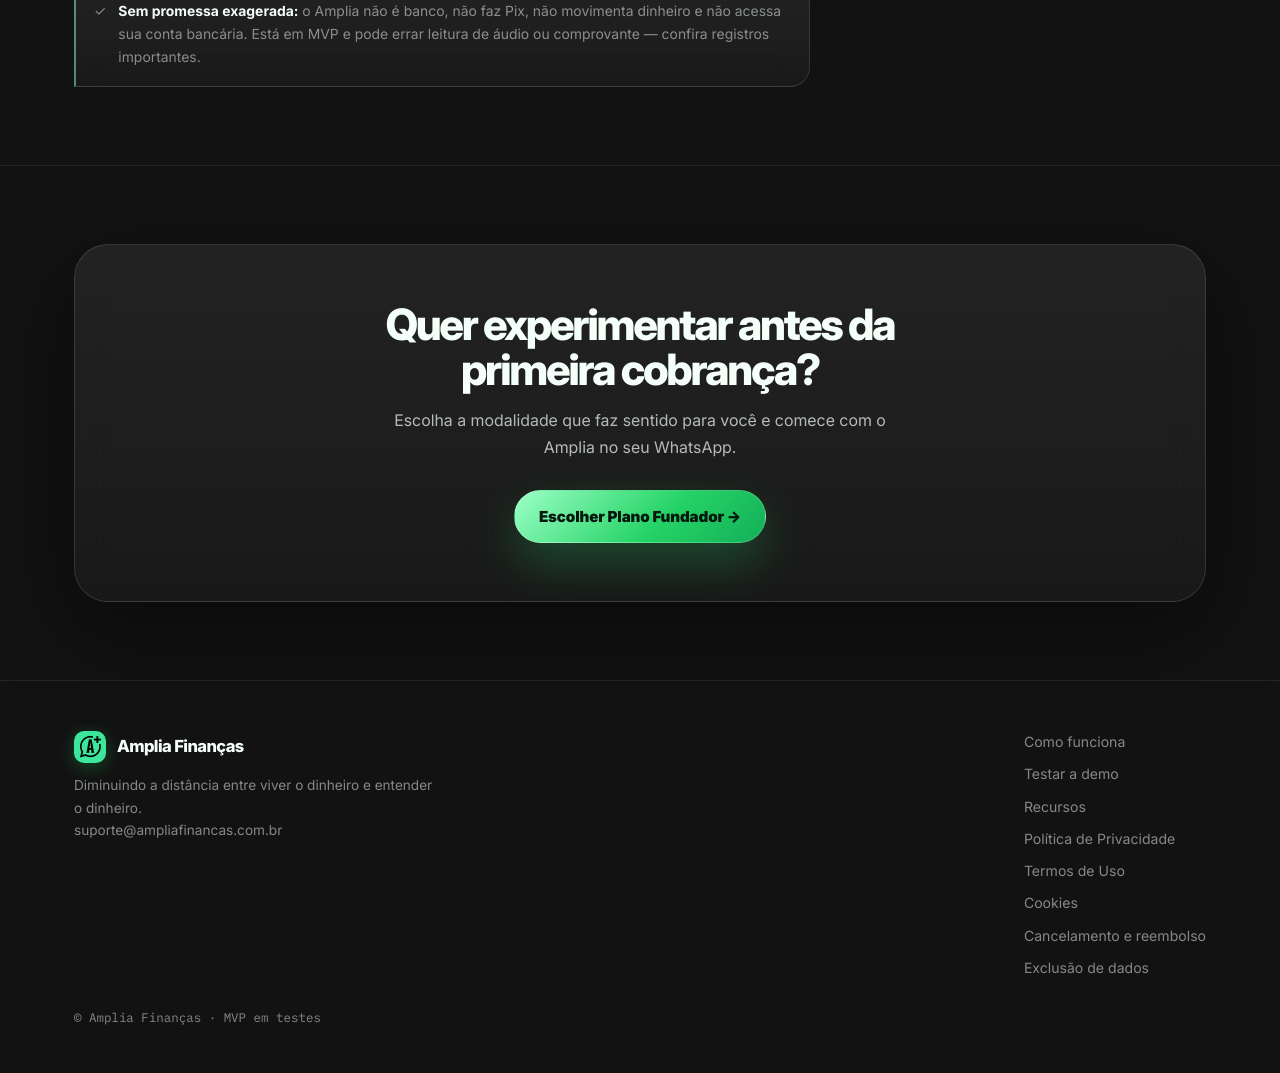
==== commit 1c383d42: "Remove identificação empresarial pública do checkout" ====
--- a/assinar.html
+++ b/assinar.html
@@ -173,9 +173,9 @@
 <header class="hero"><div class="wrap"><span class="badge"><span class="pulse"></span>Plano Fundador · somente 50 vagas</span><h1>Trave seu preço de Fundador para sempre.</h1><p class="hero-sub">R$ 24,90/mês com 7 dias grátis. Ou R$ 249,90/ano, com economia de R$ 48,90 no ano.</p></div></header>
 <section class="planos" id="planos" style="border-top:none"><div class="wrap"><div class="toggle" role="group" aria-label="Período de cobrança"><button type="button" data-ciclo="mensal" aria-pressed="true">Mensal<span class="eco">7 dias grátis</span></button><button type="button" data-ciclo="anual" aria-pressed="false">Anual<span class="eco">economize R$ 48,90</span></button></div><div class="card"><span class="selo">Plano Fundador</span><div class="plano-nome">Amplia Fundador</div><p class="plano-sub">Acesso completo ao MVP nas condições reservadas aos primeiros apoiadores.</p><div class="precos"><span class="de" id="p-de">R$ 24,90</span><span class="por" id="p-por"><span class="cifra">R$</span>24,90</span><span class="periodo" id="p-per">/mês</span></div><p class="equivale" id="p-eq" hidden></p><p class="travado">Seu valor de Fundador permanece enquanto sua assinatura estiver ativa.</p><p class="vagas" style="display:block">Acesso ao MVP completo · cancelamento pelo WhatsApp · sem multa.</p><div class="vagas" id="vagas" hidden><span id="vagas-txt"></span><span class="track"><i class="fill" id="vagas-barra" style="width:0"></i></span></div><ul class="itens"><li><span>Registro por <b>texto, áudio, comprovante ou PDF</b></span></li><li><span><b>Panorama multibanco</b> — saldo real somado, reserva à parte</span></li><li><span><b>Para onde o dinheiro foi</b> — por categoria e mês a mês</span></li><li><span><b>Cartões e faturas</b> — limite, fechamento, parcelas futuras</span></li><li><span><b>Simulação de compra</b> — “posso comprar?” com a conta feita</span></li><li><span><b>Metas e projeção do mês</b>, avisando antes do estouro</span></li><li><span>As três personas: Sério, Julius e Debochado</span></li></ul><div class="campo"><label for="whats">Seu número de WhatsApp</label><p class="dica">O mesmo que você usa pra falar com o Amplia — é por ele que a liberação chega.</p><input id="whats" type="tel" inputmode="numeric" autocomplete="tel-national" placeholder="(41) 99999-9999" aria-describedby="erro"><p class="erro" id="erro" role="status"></p><div class="acoes"><button type="button" class="btn btn-primary" id="btn-cartao">Assinar no cartão</button><button type="button" class="btn btn-ghost" id="btn-pix">Pagar no Pix</button></div><p style="font-size:.78rem;color:var(--muted);line-height:1.55;margin:12px 0 0">Ao continuar, você declara ter lido os <a href="/termos" style="color:var(--mint)">Termos de Uso</a>, a <a href="/privacidade" style="color:var(--mint)">Política de Privacidade</a> e as regras de <a href="/cancelamento" style="color:var(--mint)">Cancelamento e Reembolso</a>.</p><p class="aviso" id="aviso"></p></div><p class="rodape-card">Cancela pelo próprio WhatsApp · Sem multa · Sem ligação</p></div></div></section>
 <section id="pagamento"><div class="wrap"><div class="sec-kicker">Depois do pagamento</div><h2 class="big">Como a liberação chega até você</h2><p class="sec-sub">Sem painel, sem login, sem e-mail de confirmação perdido no spam. Tudo acontece na mesma conversa.</p><ol class="passos"><li><b>Você paga</b><p>Cartão pela Stripe. Os dados do cartão nunca passam pelo Amplia — quem processa é a Stripe.</p></li><li><b>A confirmação é automática</b><p>Assim que a Stripe confirma, o Amplia te manda a mensagem de liberação. Você não precisa fazer nada.</p></li><li><b>Começa na hora</b><p>Manda a primeira mensagem e o bot já responde com acesso completo.</p></li></ol></div></section>
-<section id="duvidas"><div class="wrap"><div class="sec-kicker">Antes de assinar</div><h2 class="big">O que costuma pegar</h2><p class="sec-sub">As perguntas que geram arrependimento depois — respondidas antes.</p><div class="faq"><details><summary>Posso cancelar quando quiser?</summary><div class="resp"><p>Pode. Manda <code>cancelar amplia</code> no WhatsApp e acabou — sem formulário, sem atendente, sem retenção. O acesso continua até o fim do período que você já pagou.</p></div></details><details><summary>E se eu cancelar o anual no meio do ano?</summary><div class="resp"><p>Reembolso proporcional aos meses não usados. Não seguramos dinheiro de mês que não foi prestado.</p></div></details><details><summary>O anual renova sozinho?</summary><div class="resp"><p>Renova, e o Amplia avisa 7 dias antes pelo WhatsApp. Você não vai descobrir a cobrança pela fatura.</p></div></details><details><summary>Por que o Pix só aparece no plano anual?</summary><div class="resp"><p>Porque Pix não se cobra sozinho todo mês. No mensal, você teria que pagar na mão doze vezes e perderia o acesso na primeira vez que esquecesse.</p><p>Cartão cobra sozinho; Pix resolve o ano de uma vez. Preferimos dizer isso a vender um jeito que falha no segundo mês.</p></div></details><details><summary>O preço de fundador trava mesmo?</summary><div class="resp"><p>Trava enquanto a assinatura estiver ativa. Se você cancelar e voltar depois, volta pelo preço de tabela da época. É a única letra miúda que existe aqui.</p></div></details><details><summary>Como funciona o teste grátis de 7 dias?</summary><div class="resp"><p>O teste grátis é exclusivo do Plano Fundador mensal. Você segue para o checkout mensal da Stripe, cadastra o cartão e a primeira cobrança de R$ 24,90 só acontece depois dos 7 dias. Se cancelar durante o teste grátis, a mensalidade não começa. O plano anual não tem teste grátis.</p></div></details><details><summary>E o termômetro financeiro?</summary><div class="resp"><p>Continua gratuito, para sempre, com ou sem assinatura. Ele não entra no pacote pago.</p></div></details><details><summary>O que acontece com meus dados?</summary><div class="resp"><p>Ficam no banco de dados do Amplia e são usados só para responder você. Não vendemos nem compartilhamos com terceiros. Para apagar tudo, veja <a href="/#exclusao-dados" style="color:var(--mint)">exclusão de dados</a>.</p></div></details></div><p class="honesty"><span>✓</span><span><strong>Sem promessa exagerada:</strong> o Amplia não é banco, não faz Pix, não movimenta dinheiro e não acessa sua conta bancária. Está em MVP e pode errar leitura de áudio ou comprovante — confira registros importantes.</span></p></div></section>
+<section id="duvidas"><div class="wrap"><div class="sec-kicker">Antes de assinar</div><h2 class="big">O que costuma pegar</h2><p class="sec-sub">As perguntas que geram arrependimento depois — respondidas antes.</p><div class="faq"><details><summary>Posso cancelar quando quiser?</summary><div class="resp"><p>Pode. Manda <code>cancelar amplia</code> no WhatsApp e acabou — sem formulário, sem atendente, sem retenção. O acesso continua até o fim do período que você já pagou.</p></div></details><details><summary>E se eu cancelar o anual no meio do ano?</summary><div class="resp"><p>Reembolso proporcional aos meses não usados. Não seguramos dinheiro de mês que não foi prestado.</p></div></details><details><summary>O anual renova sozinho?</summary><div class="resp"><p>Renova, e o Amplia avisa 7 dias antes pelo WhatsApp. Você não vai descobrir a cobrança pela fatura.</p></div></details><details><summary>Por que o Pix só aparece no plano anual?</summary><div class="resp"><p>Porque Pix não se cobra sozinho todo mês. No mensal, você teria que pagar na mão doze vezes e perderia o acesso na primeira vez que esquecesse.</p><p>Cartão cobra sozinho; Pix resolve o ano de uma vez. Preferimos dizer isso a vender um jeito que falha no segundo mês.</p></div></details><details><summary>O preço de fundador trava mesmo?</summary><div class="resp"><p>Trava enquanto a assinatura estiver ativa. Se você cancelar e voltar depois, volta pelo preço de tabela da época. É a única letra miúda que existe aqui.</p></div></details><details><summary>Como funciona o teste grátis de 7 dias?</summary><div class="resp"><p>O teste grátis é exclusivo do Plano Fundador mensal. Você segue para o checkout mensal da Stripe, cadastra o cartão e a primeira cobrança de R$ 24,90 só acontece depois dos 7 dias. Se cancelar durante o teste grátis, a mensalidade não começa. O plano anual não tem teste grátis.</p></div></details><details><summary>E o termômetro financeiro?</summary><div class="resp"><p>Continua gratuito, para sempre, com ou sem assinatura. Ele não entra no pacote pago.</p></div></details><details><summary>O que acontece com meus dados?</summary><div class="resp"><p>São tratados conforme a <a href="/privacidade" style="color:var(--mint)">Política de Privacidade</a>. Não vendemos seus dados; fornecedores técnicos podem processar o mínimo necessário para operar o serviço. Para apagar seus dados, veja <a href="/exclusao-dados" style="color:var(--mint)">exclusão de dados</a>.</p></div></details></div><p class="honesty"><span>✓</span><span><strong>Sem promessa exagerada:</strong> o Amplia não é banco, não faz Pix, não movimenta dinheiro e não acessa sua conta bancária. Está em MVP e pode errar leitura de áudio ou comprovante — confira registros importantes.</span></p></div></section>
 <section><div class="wrap"><div class="cta-final"><h2 class="big" style="margin-left:auto;margin-right:auto">Quer experimentar antes da primeira cobrança?</h2><p>Escolha a modalidade que faz sentido para você e comece com o Amplia no seu WhatsApp.</p><a class="btn btn-primary" href="#planos">Escolher Plano Fundador →</a></div></div></section>
-<footer><div class="wrap"><div class="foot-grid"><div class="foot-brand"><a class="brand" href="/"><img src="/icon-512.png" alt="" width="32" height="32">Amplia Finanças</a><p>Diminuindo a distância entre viver o dinheiro e entender o dinheiro.<br>CNPJ: 66.749.971/0001-47 · suporte@ampliafinancas.com.br</p></div><div class="foot-links"><a href="/#tour">Como funciona</a><a href="/#demo">Testar a demo</a><a href="/#recursos">Recursos</a><a href="/privacidade">Política de Privacidade</a><a href="/termos">Termos de Uso</a><a href="/cookies">Cookies</a><a href="/cancelamento">Cancelamento e reembolso</a><a href="/exclusao-dados">Exclusão de dados</a></div></div><p class="copy">© Amplia Finanças · MVP em testes</p></div></footer>
+<footer><div class="wrap"><div class="foot-grid"><div class="foot-brand"><a class="brand" href="/"><img src="/icon-512.png" alt="" width="32" height="32">Amplia Finanças</a><p>Diminuindo a distância entre viver o dinheiro e entender o dinheiro.<br>suporte@ampliafinancas.com.br</p></div><div class="foot-links"><a href="/#tour">Como funciona</a><a href="/#demo">Testar a demo</a><a href="/#recursos">Recursos</a><a href="/privacidade">Política de Privacidade</a><a href="/termos">Termos de Uso</a><a href="/cookies">Cookies</a><a href="/cancelamento">Cancelamento e reembolso</a><a href="/exclusao-dados">Exclusão de dados</a></div></div><p class="copy">© Amplia Finanças · MVP em testes</p></div></footer>
 <script>
 var CONFIG = {
   precos: {
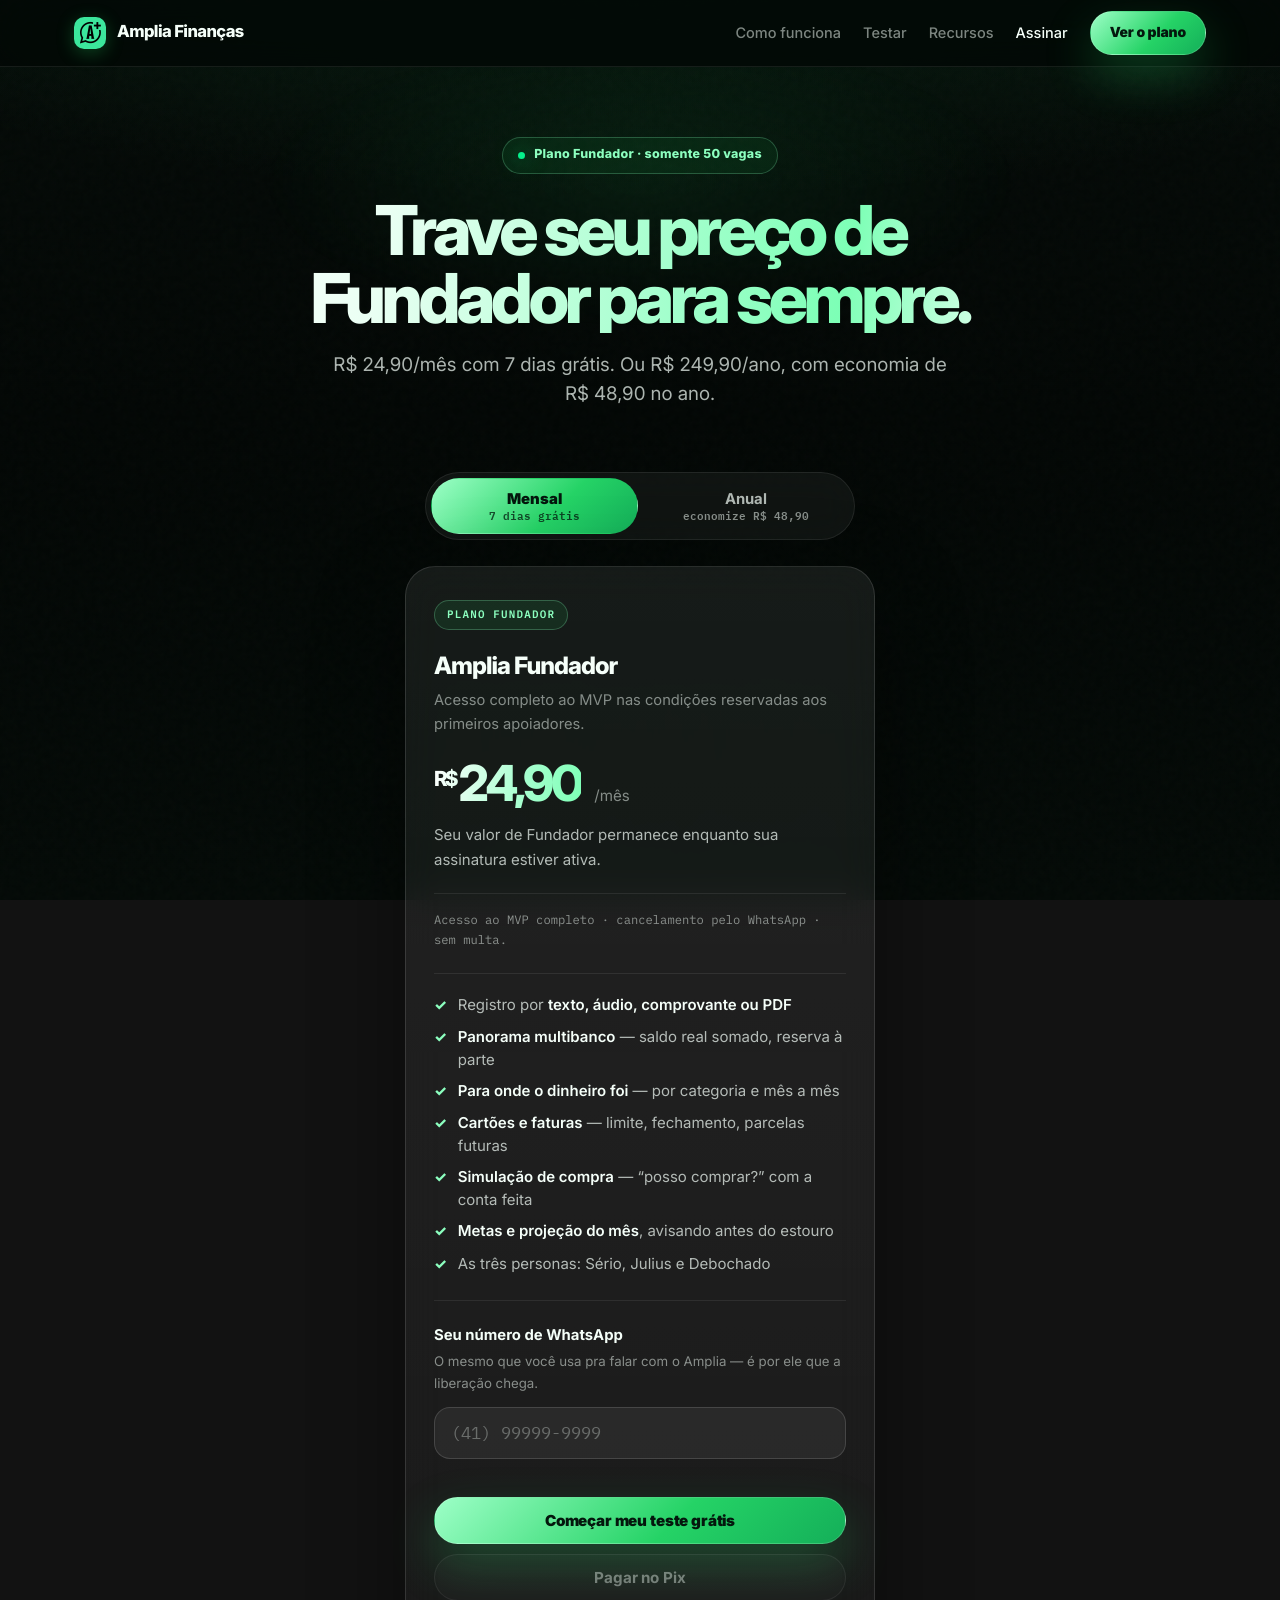
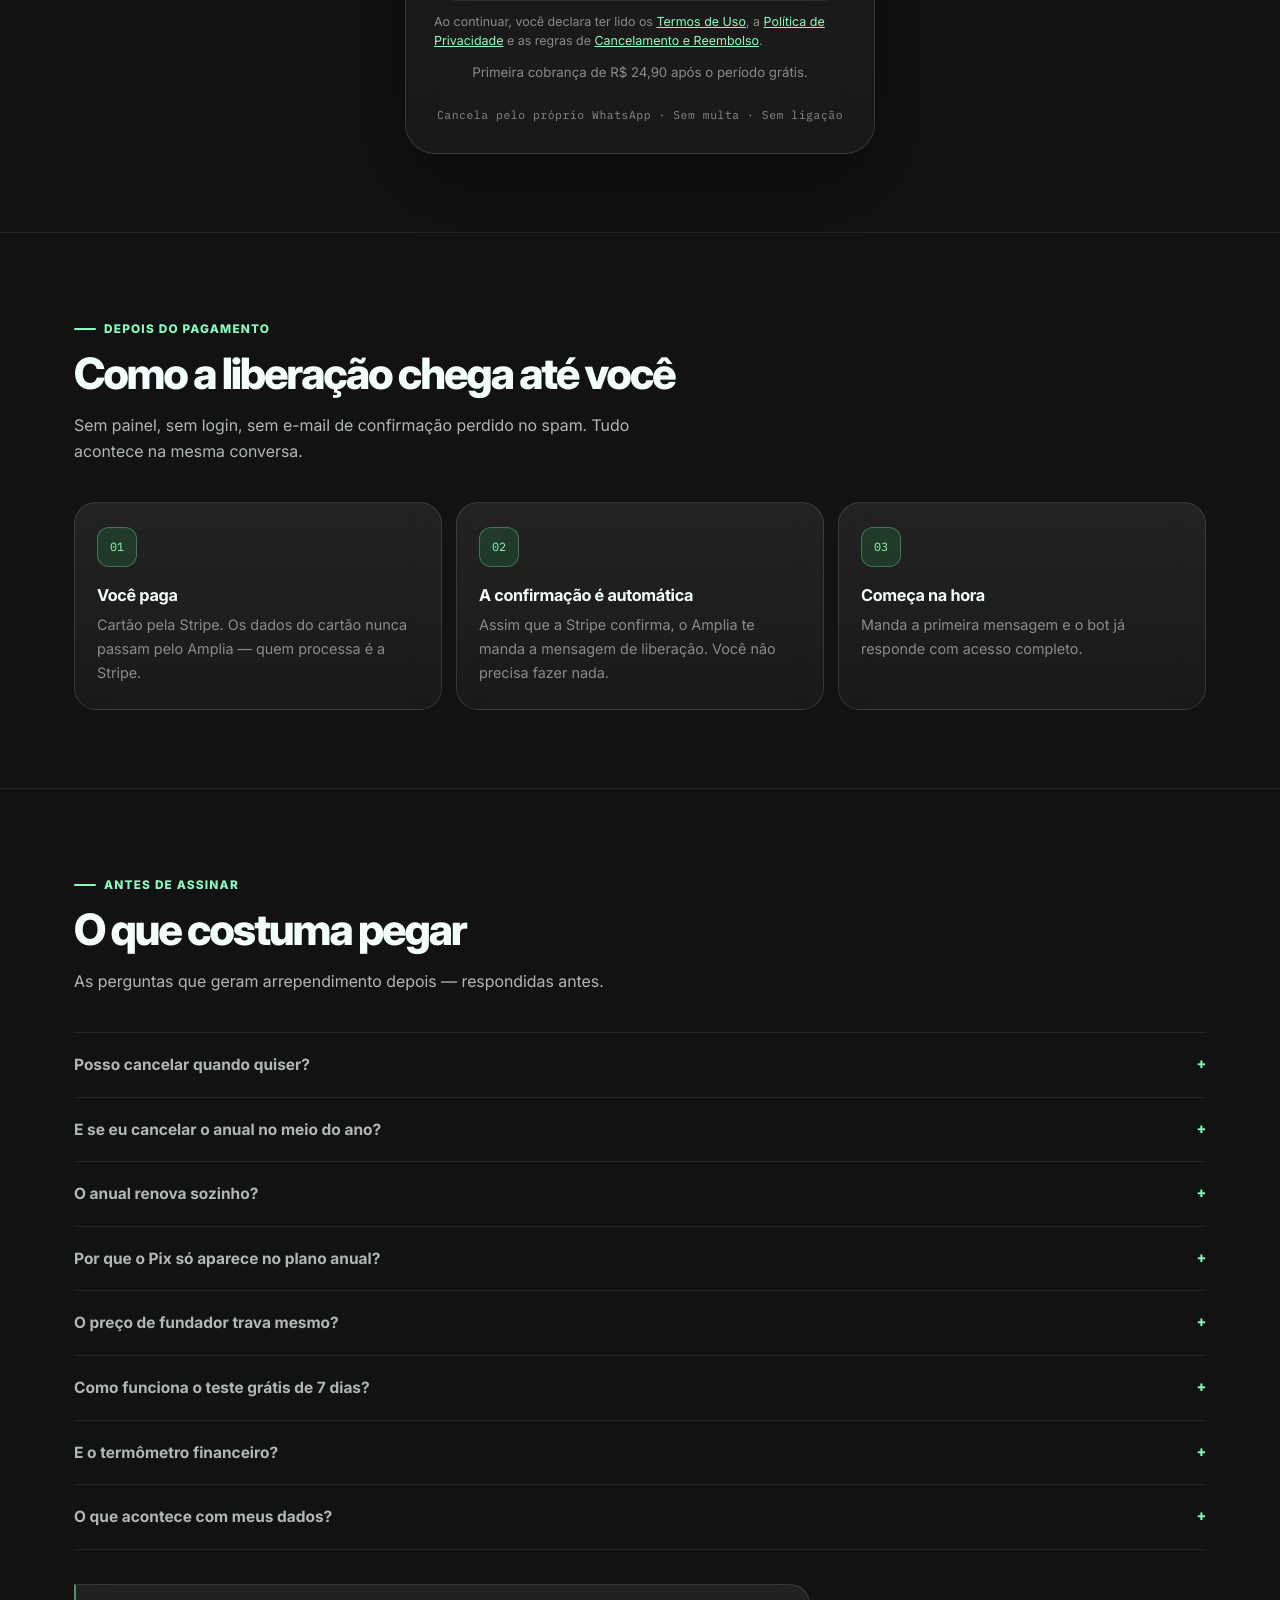
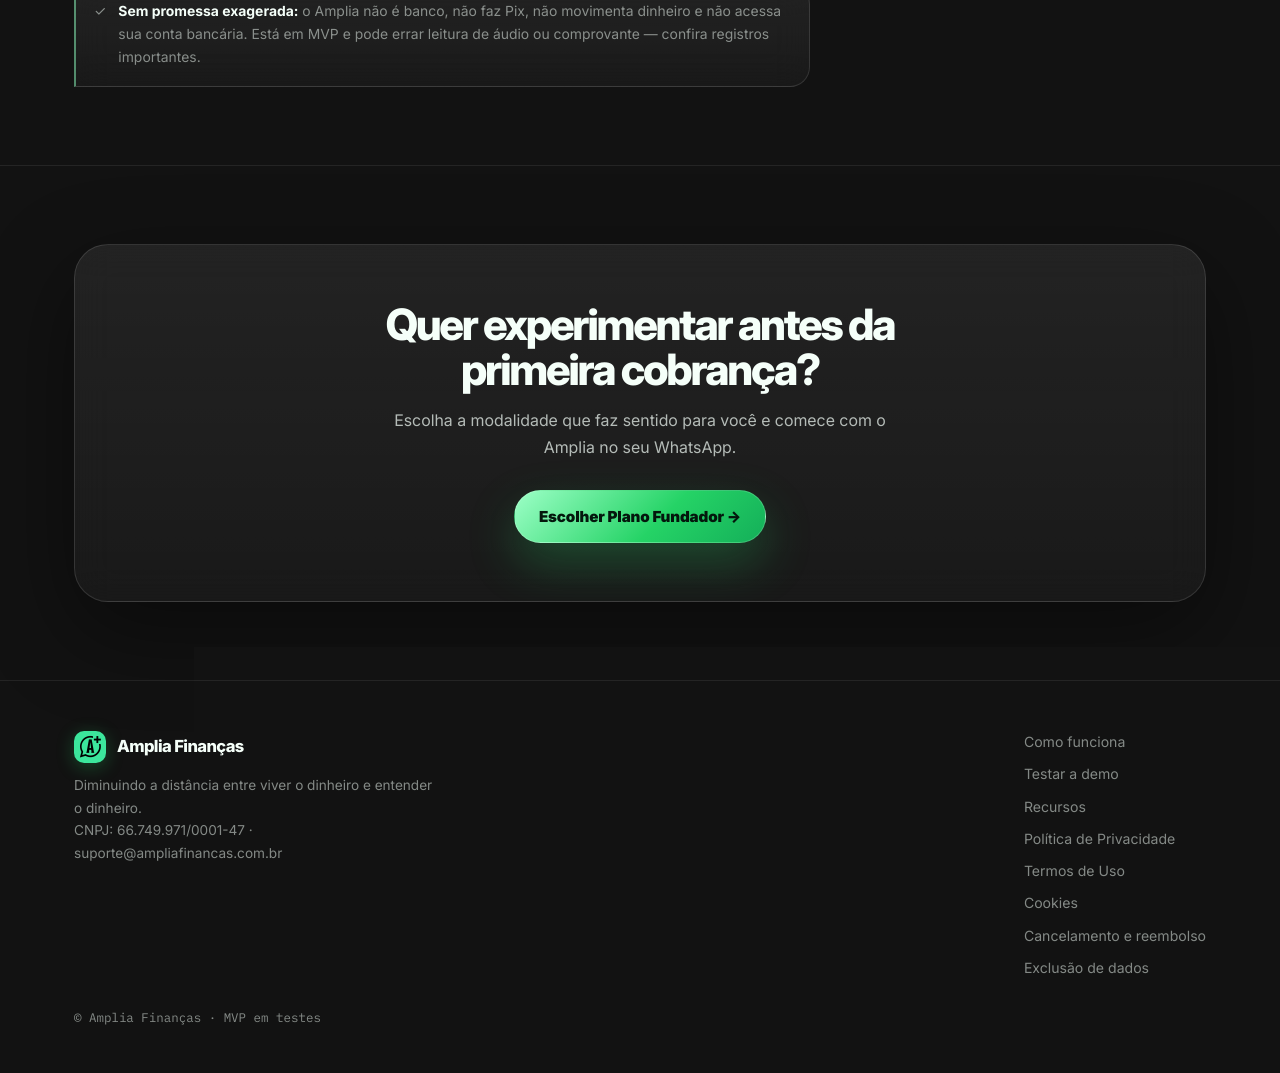
==== commit b1a4f5d3: "Restaura CNPJ da Amplia no checkout sem identificação pessoal" ====
--- a/assinar.html
+++ b/assinar.html
@@ -175,7 +175,7 @@
 <section id="pagamento"><div class="wrap"><div class="sec-kicker">Depois do pagamento</div><h2 class="big">Como a liberação chega até você</h2><p class="sec-sub">Sem painel, sem login, sem e-mail de confirmação perdido no spam. Tudo acontece na mesma conversa.</p><ol class="passos"><li><b>Você paga</b><p>Cartão pela Stripe. Os dados do cartão nunca passam pelo Amplia — quem processa é a Stripe.</p></li><li><b>A confirmação é automática</b><p>Assim que a Stripe confirma, o Amplia te manda a mensagem de liberação. Você não precisa fazer nada.</p></li><li><b>Começa na hora</b><p>Manda a primeira mensagem e o bot já responde com acesso completo.</p></li></ol></div></section>
 <section id="duvidas"><div class="wrap"><div class="sec-kicker">Antes de assinar</div><h2 class="big">O que costuma pegar</h2><p class="sec-sub">As perguntas que geram arrependimento depois — respondidas antes.</p><div class="faq"><details><summary>Posso cancelar quando quiser?</summary><div class="resp"><p>Pode. Manda <code>cancelar amplia</code> no WhatsApp e acabou — sem formulário, sem atendente, sem retenção. O acesso continua até o fim do período que você já pagou.</p></div></details><details><summary>E se eu cancelar o anual no meio do ano?</summary><div class="resp"><p>Reembolso proporcional aos meses não usados. Não seguramos dinheiro de mês que não foi prestado.</p></div></details><details><summary>O anual renova sozinho?</summary><div class="resp"><p>Renova, e o Amplia avisa 7 dias antes pelo WhatsApp. Você não vai descobrir a cobrança pela fatura.</p></div></details><details><summary>Por que o Pix só aparece no plano anual?</summary><div class="resp"><p>Porque Pix não se cobra sozinho todo mês. No mensal, você teria que pagar na mão doze vezes e perderia o acesso na primeira vez que esquecesse.</p><p>Cartão cobra sozinho; Pix resolve o ano de uma vez. Preferimos dizer isso a vender um jeito que falha no segundo mês.</p></div></details><details><summary>O preço de fundador trava mesmo?</summary><div class="resp"><p>Trava enquanto a assinatura estiver ativa. Se você cancelar e voltar depois, volta pelo preço de tabela da época. É a única letra miúda que existe aqui.</p></div></details><details><summary>Como funciona o teste grátis de 7 dias?</summary><div class="resp"><p>O teste grátis é exclusivo do Plano Fundador mensal. Você segue para o checkout mensal da Stripe, cadastra o cartão e a primeira cobrança de R$ 24,90 só acontece depois dos 7 dias. Se cancelar durante o teste grátis, a mensalidade não começa. O plano anual não tem teste grátis.</p></div></details><details><summary>E o termômetro financeiro?</summary><div class="resp"><p>Continua gratuito, para sempre, com ou sem assinatura. Ele não entra no pacote pago.</p></div></details><details><summary>O que acontece com meus dados?</summary><div class="resp"><p>São tratados conforme a <a href="/privacidade" style="color:var(--mint)">Política de Privacidade</a>. Não vendemos seus dados; fornecedores técnicos podem processar o mínimo necessário para operar o serviço. Para apagar seus dados, veja <a href="/exclusao-dados" style="color:var(--mint)">exclusão de dados</a>.</p></div></details></div><p class="honesty"><span>✓</span><span><strong>Sem promessa exagerada:</strong> o Amplia não é banco, não faz Pix, não movimenta dinheiro e não acessa sua conta bancária. Está em MVP e pode errar leitura de áudio ou comprovante — confira registros importantes.</span></p></div></section>
 <section><div class="wrap"><div class="cta-final"><h2 class="big" style="margin-left:auto;margin-right:auto">Quer experimentar antes da primeira cobrança?</h2><p>Escolha a modalidade que faz sentido para você e comece com o Amplia no seu WhatsApp.</p><a class="btn btn-primary" href="#planos">Escolher Plano Fundador →</a></div></div></section>
-<footer><div class="wrap"><div class="foot-grid"><div class="foot-brand"><a class="brand" href="/"><img src="/icon-512.png" alt="" width="32" height="32">Amplia Finanças</a><p>Diminuindo a distância entre viver o dinheiro e entender o dinheiro.<br>suporte@ampliafinancas.com.br</p></div><div class="foot-links"><a href="/#tour">Como funciona</a><a href="/#demo">Testar a demo</a><a href="/#recursos">Recursos</a><a href="/privacidade">Política de Privacidade</a><a href="/termos">Termos de Uso</a><a href="/cookies">Cookies</a><a href="/cancelamento">Cancelamento e reembolso</a><a href="/exclusao-dados">Exclusão de dados</a></div></div><p class="copy">© Amplia Finanças · MVP em testes</p></div></footer>
+<footer><div class="wrap"><div class="foot-grid"><div class="foot-brand"><a class="brand" href="/"><img src="/icon-512.png" alt="" width="32" height="32">Amplia Finanças</a><p>Diminuindo a distância entre viver o dinheiro e entender o dinheiro.<br>CNPJ: 66.749.971/0001-47 · suporte@ampliafinancas.com.br</p></div><div class="foot-links"><a href="/#tour">Como funciona</a><a href="/#demo">Testar a demo</a><a href="/#recursos">Recursos</a><a href="/privacidade">Política de Privacidade</a><a href="/termos">Termos de Uso</a><a href="/cookies">Cookies</a><a href="/cancelamento">Cancelamento e reembolso</a><a href="/exclusao-dados">Exclusão de dados</a></div></div><p class="copy">© Amplia Finanças · MVP em testes</p></div></footer>
 <script>
 var CONFIG = {
   precos: {
